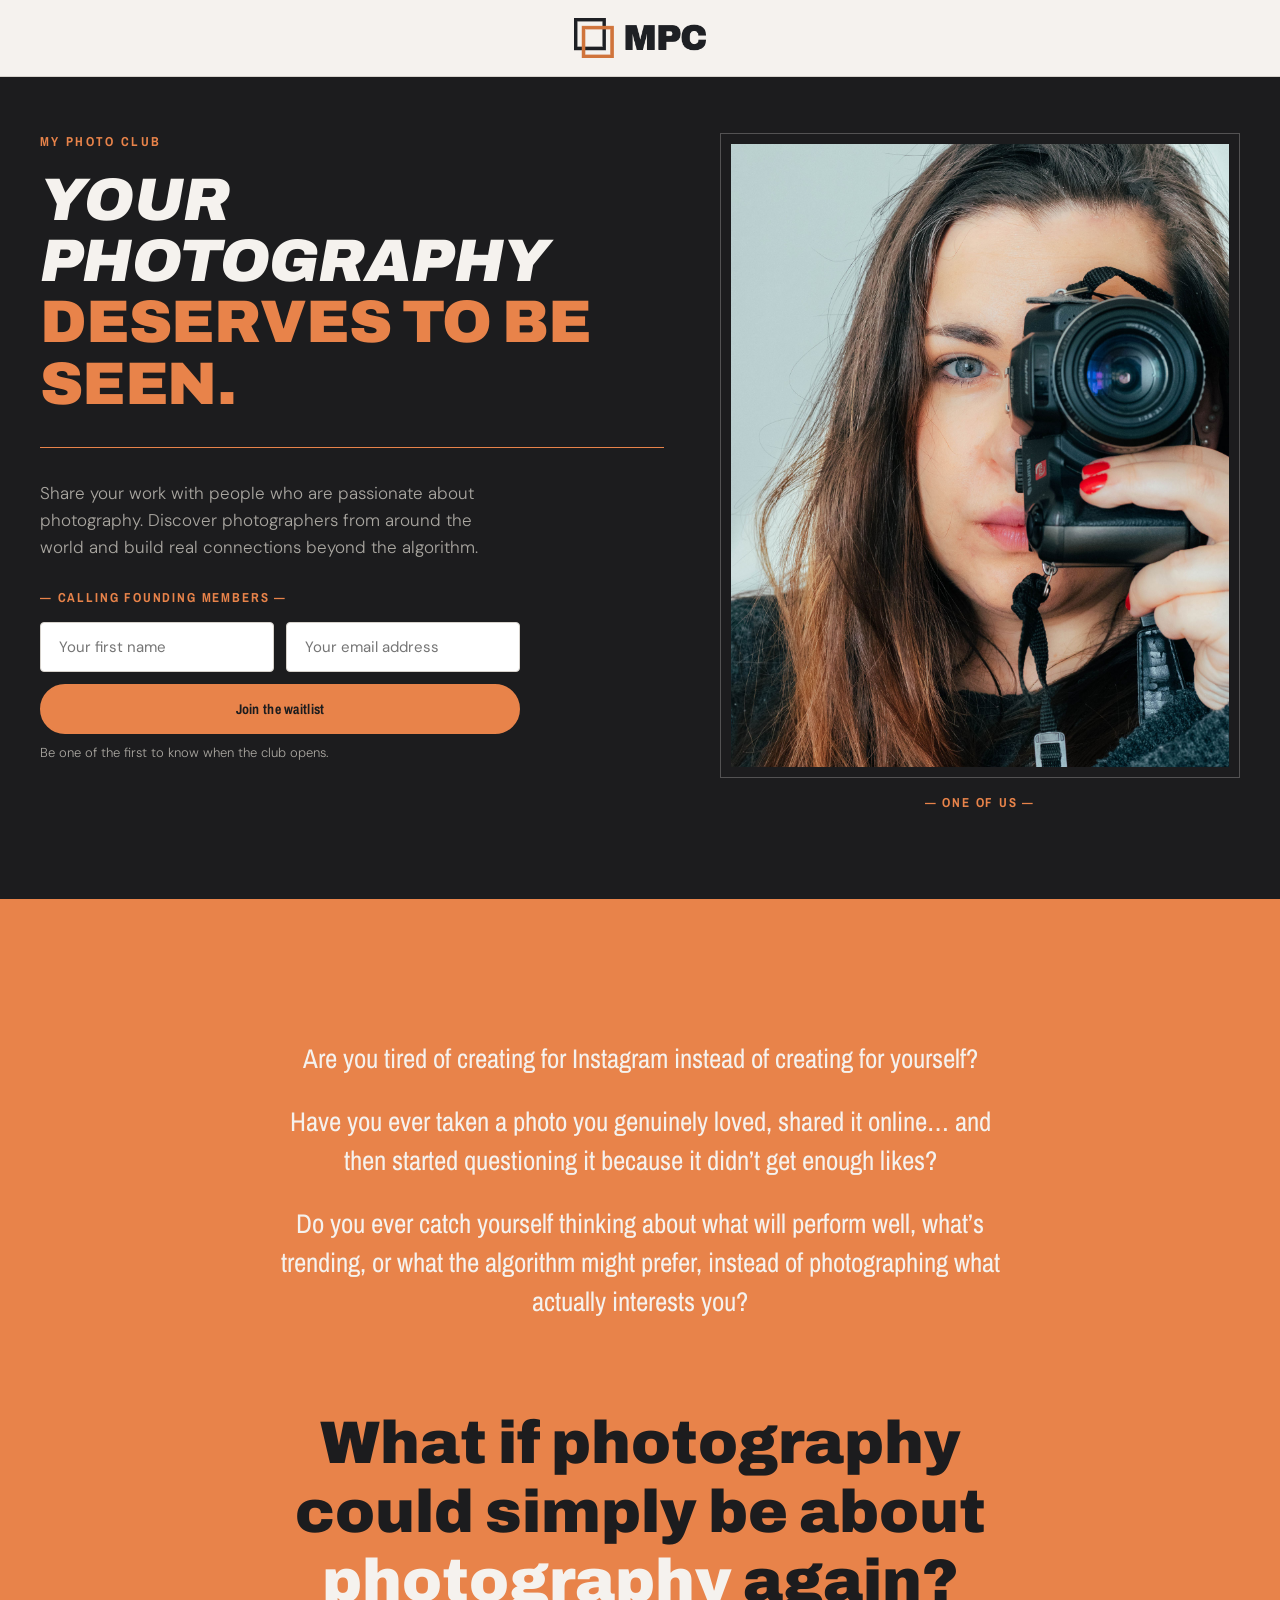
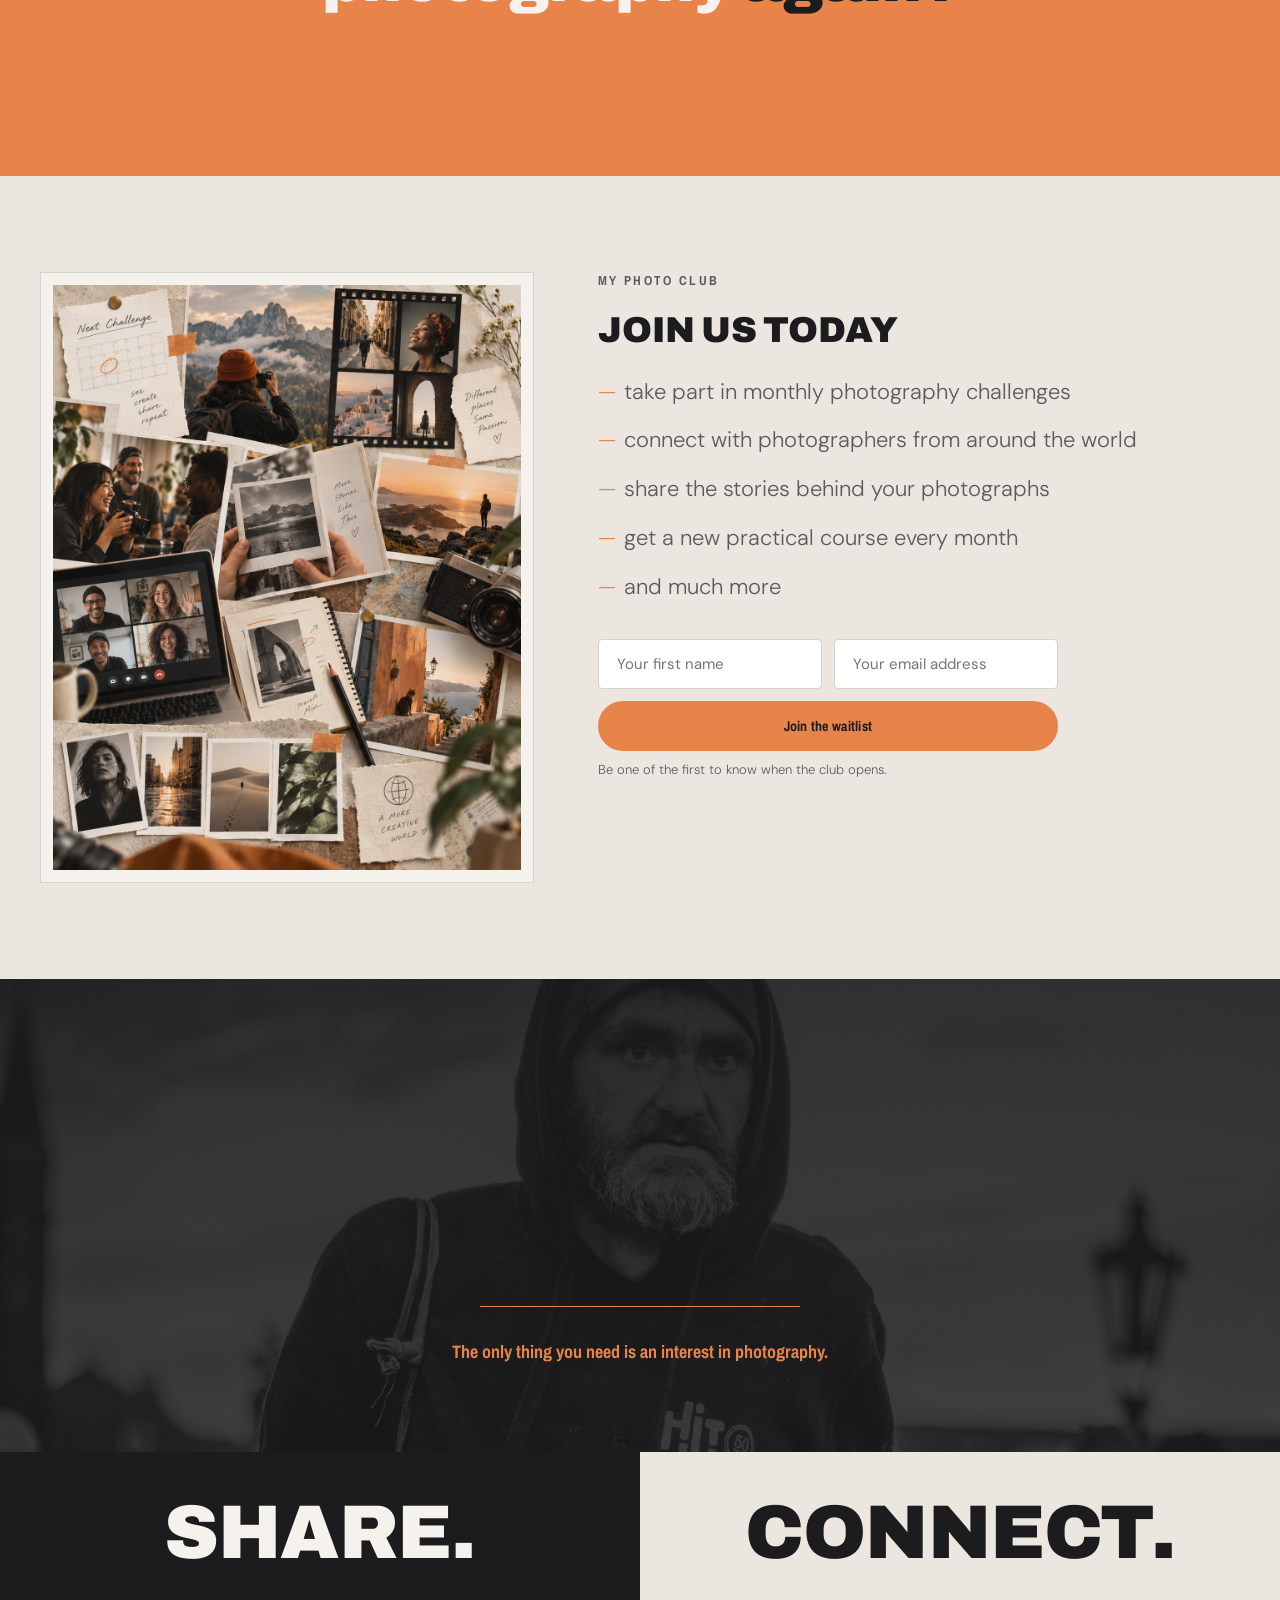
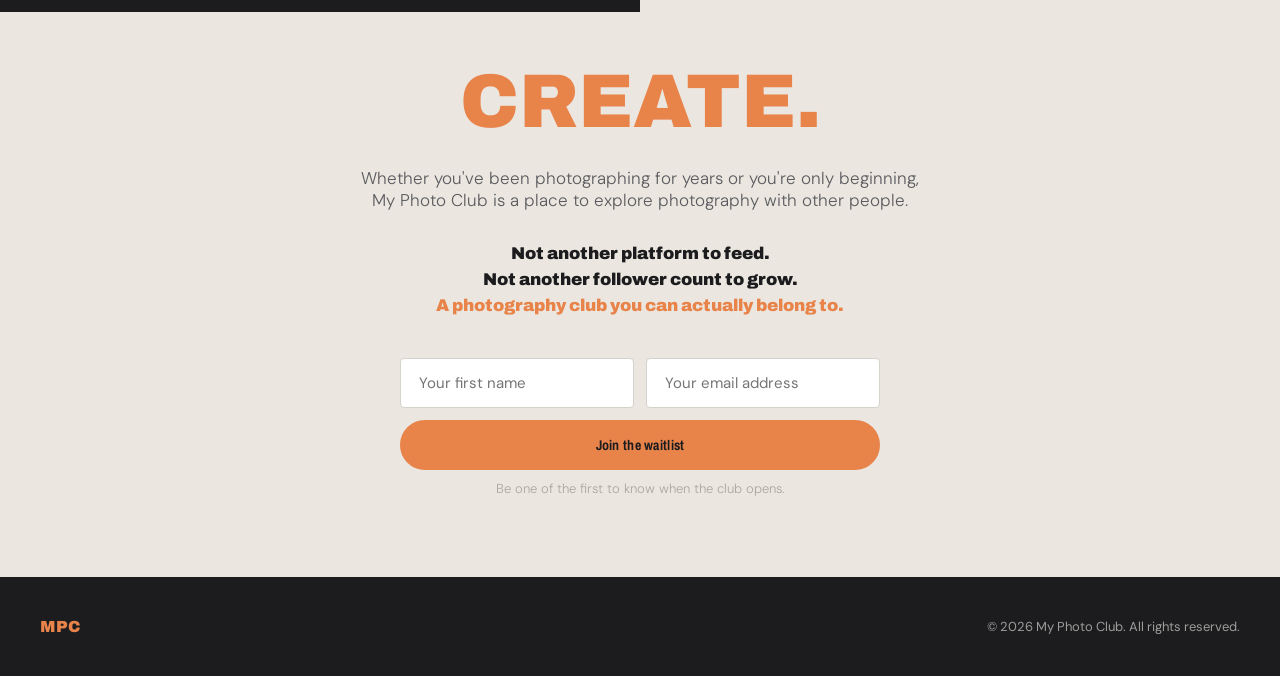
==== index.html @ 5a8b8634 "Refine hero layout: split-screen with larger photo, single CTA size Restore two-column hero (copy le" ====
<!DOCTYPE html>
<html lang="en">
<head>
<meta charset="UTF-8">
<meta name="viewport" content="width=device-width, initial-scale=1.0">
<title>My Photo Club — Photography is better together.</title>
<link rel="preconnect" href="https://fonts.googleapis.com">
<link rel="preconnect" href="https://fonts.gstatic.com" crossorigin>
<link href="https://fonts.googleapis.com/css2?family=Archivo:ital,wght@0,400;0,700;0,900;1,700;1,900&family=Archivo+Narrow:wght@400;500;700&family=DM+Sans:wght@300;400;500&display=swap" rel="stylesheet">
<link rel="stylesheet" href="styles.css?v=9">
</head>
<body>

<header class="site-header">
  <div class="container header-inner">
    <a href="#" class="logo">
      <img src="assets/mpc-logo-mark.png" alt="My Photo Club" class="logo-img">
    </a>
  </div>
</header>

<main>
  <!-- HERO -->
  <section class="hero">
    <div class="container hero-inner">
      <div class="hero-copy">
        <span class="tag-label">MY PHOTO CLUB</span>

        <h1 class="hero-title">YOUR PHOTOGRAPHY<br><span class="accent">DESERVES TO BE SEEN.</span></h1>

        <div class="hero-rule"></div>

        <p class="hero-lead">Share your work with people who are passionate about photography.
          Discover photographers from around the world and build real connections beyond
          the algorithm.</p>

        <p class="calling-label">— CALLING FOUNDING MEMBERS —</p>

        <form action="https://art.us19.list-manage.com/subscribe/post?u=c4e63bf60ba0610ffd8bd8324&amp;id=ead4100904&amp;f_id=00118be3f0" method="post" id="mc-embedded-subscribe-form-1" name="mc-embedded-subscribe-form" class="waitlist-form" target="_blank" data-waitlist-form novalidate>
          <label for="mce-FNAME-1" class="sr-only">Your first name</label>
          <input type="text" name="FNAME" id="mce-FNAME-1" placeholder="Your first name" required>
          <label for="mce-EMAIL-1" class="sr-only">Your email address</label>
          <input type="email" name="EMAIL" id="mce-EMAIL-1" placeholder="Your email address" required>
          <div hidden><input type="hidden" name="tags" value="4033638"></div>
          <div aria-hidden="true" class="mc-honeypot"><input type="text" name="b_c4e63bf60ba0610ffd8bd8324_ead4100904" tabindex="-1" value=""></div>
          <button type="submit" name="subscribe" id="mc-embedded-subscribe-1" class="btn btn-solid">Join the waitlist</button>
        </form>
        <p class="form-note" id="formNote">Be one of the first to know when the club opens.</p>
      </div>

      <div class="hero-media">
        <div class="hero-frame">
          <img src="assets/pics/photographer-camera.jpg" alt="A photographer looking through her camera">
        </div>
        <p class="dash-label">— ONE OF US —</p>
      </div>
    </div>
  </section>

  <!-- WHY MPC — questions + rhetorical statement, solid dark ground -->
  <section id="why" class="essay">
    <div class="container essay-inner">
      <div class="essay-top">
        <ul class="essay-questions">
          <li>Are you tired of creating for Instagram instead of creating for yourself?</li>
          <li>Have you ever taken a photo you genuinely loved, shared it online… and then started questioning it because it didn’t get enough likes?</li>
          <li>Do you ever catch yourself thinking about what will perform well, what’s trending, or what the algorithm might prefer, instead of photographing what actually interests you?</li>
        </ul>
      </div>

      <h2 class="essay-question">What if photography could simply be
        about <span class="accent">photography</span> again?</h2>
    </div>
  </section>

  <!-- COMMUNITY — the list, with a real member photo -->
  <section id="community" class="community">
    <div class="container community-inner">
      <div class="community-media">
        <div class="community-frame">
          <img src="assets/pics/pic.png" alt="A club member exploring the city with her camera">
        </div>
      </div>

      <div class="community-copy">
        <p class="tag-label">MY PHOTO CLUB</p>
        <h2 class="community-title">JOIN US TODAY</h2>
        <ul class="community-list community-list--single">
          <li>take part in monthly photography challenges</li>
          <li>connect with photographers from around the world</li>
          <li>share the stories behind your photographs</li>
          <li>get a new practical course every month</li>
          <li>and much more</li>
        </ul>

        <form action="https://art.us19.list-manage.com/subscribe/post?u=c4e63bf60ba0610ffd8bd8324&amp;id=ead4100904&amp;f_id=00118be3f0" method="post" id="mc-embedded-subscribe-form-2" name="mc-embedded-subscribe-form" class="waitlist-form waitlist-form--community" target="_blank" data-waitlist-form novalidate>
          <label for="mce-FNAME-2" class="sr-only">Your first name</label>
          <input type="text" name="FNAME" id="mce-FNAME-2" placeholder="Your first name" required>
          <label for="mce-EMAIL-2" class="sr-only">Your email address</label>
          <input type="email" name="EMAIL" id="mce-EMAIL-2" placeholder="Your email address" required>
          <div hidden><input type="hidden" name="tags" value="4033638"></div>
          <div aria-hidden="true" class="mc-honeypot"><input type="text" name="b_c4e63bf60ba0610ffd8bd8324_ead4100904" tabindex="-1" value=""></div>
          <button type="submit" name="subscribe" id="mc-embedded-subscribe-2" class="btn btn-solid">Join the waitlist</button>
        </form>
        <p class="form-note form-note--dark" data-form-note>Be one of the first to know when the club opens.</p>
      </div>
    </div>
  </section>

  <!-- BELONGING — triplet, dark, real street portrait -->
  <section class="belonging">
    <div class="belonging-bg" style="background-image:url('assets/pics/portrait-bw-01.jpg')"></div>
    <div class="belonging-overlay"></div>
    <div class="container belonging-inner">
      <p class="np-line np-line--light">You don't have to be a professional.</p>
      <p class="np-line np-line--light">You don't need an impressive portfolio.</p>
      <p class="np-line np-line--light">You don't need thousands of followers.</p>
      <div class="hero-rule hero-rule--center"></div>
      <p class="belonging-lead">The only thing you need is an interest in photography.</p>
    </div>
  </section>

  <!-- FINALE — Share Connect Create + closing CTA -->
  <section id="waitlist-cta" class="cta-section">
    <div class="cta-split">
      <div class="cta-half cta-half--dark">
        <span class="cta-word">SHARE.</span>
      </div>
      <div class="cta-half cta-half--light">
        <span class="cta-word cta-word--dark">CONNECT.</span>
      </div>
    </div>
    <div class="container cta-inner">
      <p class="cta-create">CREATE.</p>
      <p class="cta-sub">Whether you've been photographing for years or you're only beginning,
        My Photo Club is a place to explore photography with other people.</p>

      <div class="cta-negatives">
        <p class="np-line np-line--small">Not another platform to feed.</p>
        <p class="np-line np-line--small">Not another follower count to grow.</p>
        <p class="np-line np-line--small np-line--accent">A photography club you can actually belong to.</p>
      </div>

      <form action="https://art.us19.list-manage.com/subscribe/post?u=c4e63bf60ba0610ffd8bd8324&amp;id=ead4100904&amp;f_id=00118be3f0" method="post" id="mc-embedded-subscribe-form-3" name="mc-embedded-subscribe-form" class="waitlist-form waitlist-form--cta" target="_blank" data-waitlist-form novalidate>
        <label for="mce-FNAME-3" class="sr-only">Your first name</label>
        <input type="text" name="FNAME" id="mce-FNAME-3" placeholder="Your first name" required>
        <label for="mce-EMAIL-3" class="sr-only">Your email address</label>
        <input type="email" name="EMAIL" id="mce-EMAIL-3" placeholder="Your email address" required>
        <div hidden><input type="hidden" name="tags" value="4033638"></div>
        <div aria-hidden="true" class="mc-honeypot"><input type="text" name="b_c4e63bf60ba0610ffd8bd8324_ead4100904" tabindex="-1" value=""></div>
        <button type="submit" name="subscribe" id="mc-embedded-subscribe-3" class="btn btn-solid">Join the waitlist</button>
      </form>
      <p class="form-note" data-form-note>Be one of the first to know when the club opens.</p>
    </div>
  </section>
</main>

<footer class="site-footer">
  <div class="container footer-inner">
    <span class="logo-text logo-text--footer">MPC</span>
    <p>&copy; 2026 My Photo Club. All rights reserved.</p>
  </div>
</footer>

<script src="script.js?v=3"></script>
</body>
</html>
---- styles.css ----
:root {
  --surface: #f5f2ee;     /* cream ground */
  --surface-2: #ebe7e0;   /* slightly darker cream */
  --ink: #1c1c1e;         /* near-black */
  --accent: #e8834a;      /* orange */
  --accent-deep: #d5723a;
  --supporting: #a9a6a0;  /* muted text on black */
  --supporting-dark: #5A5A5F; /* muted text on cream */
  --line: #d6d2cc;
  --line-dark: rgba(245,242,238,0.25);
  --white: #ffffff;
  --radius-sm: 4px;
  --radius-md: 12px;
  --radius-lg: 24px;
  --font-heading: 'Archivo', sans-serif;
  --font-heading-narrow: 'Archivo Narrow', sans-serif;
  --font-body: 'DM Sans', sans-serif;
}

* { box-sizing: border-box; }

html, body {
  margin: 0;
  padding: 0;
  background: var(--surface);
  color: var(--ink);
  font-family: var(--font-body);
  overflow-x: hidden;
}

.container {
  max-width: 1280px;
  margin: 0 auto;
  padding: 0 40px;
}

.sr-only {
  position: absolute;
  width: 1px; height: 1px;
  overflow: hidden;
  clip: rect(0 0 0 0);
}

a { color: inherit; text-decoration: none; }
h1, h2, h3, h4 { margin: 0; }
.accent { color: var(--accent); font-style: normal; }

/* Shared poster elements */
.tag-label {
  display: block;
  font-family: var(--font-heading-narrow);
  font-weight: 700;
  font-size: 13px;
  letter-spacing: 0.18em;
  text-transform: uppercase;
  color: var(--supporting-dark);
  margin: 0 0 20px;
}
.tag-label--accent { color: var(--accent); }
.dash-label {
  font-family: var(--font-heading-narrow);
  font-weight: 700;
  font-size: 13px;
  letter-spacing: 0.14em;
  text-transform: uppercase;
  color: var(--accent);
  text-align: center;
  margin: 16px 0 0;
}
.calling-label {
  font-family: var(--font-heading-narrow);
  font-weight: 700;
  font-size: 13px;
  letter-spacing: 0.14em;
  text-transform: uppercase;
  color: var(--accent);
  text-align: left;
  margin: 0 0 16px;
}
.hero-rule {
  height: 1px;
  background: var(--accent);
  border: none;
  margin: 32px 0;
  width: 100%;
}
.hero-rule--center { max-width: 320px; margin: 32px auto; }

/* Buttons */
.btn {
  display: inline-block;
  padding: 14px 28px;
  font-family: var(--font-heading-narrow);
  font-size: 14px;
  font-weight: 700;
  letter-spacing: 0.02em;
  border-radius: 999px;
  cursor: pointer;
  border: 2px solid transparent;
  white-space: nowrap;
}
.btn-outline {
  border-color: var(--accent);
  color: var(--accent);
  background: transparent;
}
.btn-outline:hover { background: var(--accent); color: var(--ink); }
.btn-solid {
  background: var(--accent);
  color: var(--ink);
  border-color: var(--accent);
}
.btn-solid:hover { background: var(--accent-deep); border-color: var(--accent-deep); }

/* Header */
.site-header {
  border-bottom: 1px solid var(--line);
  background: var(--surface);
  position: sticky;
  top: 0;
  z-index: 10;
}
.header-inner {
  display: flex;
  align-items: center;
  justify-content: center;
  padding-top: 18px;
  padding-bottom: 18px;
}
.logo { display: flex; align-items: center; justify-content: center; gap: 10px; }
.logo-img {
  height: 40px;
  width: auto;
  display: block;
  mix-blend-mode: multiply;
}
.logo-text {
  font-family: var(--font-heading);
  font-weight: 900;
  font-size: 20px;
  letter-spacing: 0.01em;
  color: var(--accent);
}
.main-nav {
  display: flex;
  gap: 32px;
  font-family: var(--font-heading-narrow);
  font-size: 15px;
}
.main-nav a:hover { color: var(--accent); }

/* Forms */
.waitlist-form {
  display: flex;
  flex-wrap: wrap;
  gap: 12px;
  max-width: 480px;
  margin-bottom: 10px;
}
.waitlist-form input[type="email"],
.waitlist-form input[type="text"] {
  flex: 1;
  min-width: 160px;
  padding: 14px 18px;
  border: 1px solid var(--line);
  border-radius: var(--radius-sm);
  background: var(--white);
  font-family: var(--font-body);
  font-size: 15px;
  color: var(--ink);
}
.waitlist-form input[type="email"]:focus,
.waitlist-form input[type="text"]:focus { outline: none; border-color: var(--accent); }
.waitlist-form.invalid input[type="email"],
.waitlist-form.invalid input[type="text"] { border-color: #c0392b; }
.waitlist-form .btn { flex: 1 0 auto; }
.mc-honeypot { position: absolute; left: -5000px; }
.form-note {
  font-family: var(--font-body);
  font-weight: 300;
  font-size: 13px;
  color: var(--supporting);
  margin: 0;
}
.form-note.success { color: #7fc79a; font-weight: 500; }
.form-note.error { color: #e88a7a; font-weight: 500; }
.form-note--dark { color: var(--supporting-dark); }
.waitlist-form--community { margin-top: 36px; max-width: 460px; }

/* ---------- HERO ---------- */
.hero { background: var(--ink); color: var(--surface); padding: 56px 0 88px; }
.hero-inner {
  display: grid;
  grid-template-columns: 1.2fr 1fr;
  gap: 56px;
  align-items: start;
}
.hero-copy .tag-label { color: var(--accent); }
.hero-questions {
  list-style: none;
  margin: 0 0 28px;
  padding: 0;
  display: flex;
  flex-direction: column;
  gap: 8px;
}
.hero-questions li {
  font-family: var(--font-heading-narrow);
  font-weight: 400;
  font-style: italic;
  font-size: 17px;
  line-height: 1.4;
  color: var(--supporting);
  max-width: 480px;
}
.hero-title {
  font-family: var(--font-heading);
  font-weight: 900;
  font-style: italic;
  font-size: 60px;
  line-height: 1.02;
  text-transform: uppercase;
  letter-spacing: -0.01em;
  color: var(--surface);
}
.hero-lead {
  font-weight: 300;
  font-size: 17px;
  line-height: 1.6;
  color: var(--supporting);
  margin: 0 0 28px;
  max-width: 460px;
}
.hero-media { width: 100%; }
.hero-frame { border: 1px solid var(--line-dark); padding: 10px; }
.hero-frame img { display: block; width: 100%; aspect-ratio: 4 / 5; object-fit: cover; object-position: center 10%; }

/* ---------- ESSAY (why) ---------- */
.essay { position: relative; padding: 140px 0 160px; color: var(--ink); overflow: hidden; background: var(--accent); }
.essay-bg {
  position: absolute; inset: 0;
  background-size: cover;
  background-position: center 25%;
  filter: grayscale(70%);
}
.essay-overlay {
  position: absolute; inset: 0;
  background: linear-gradient(100deg, rgba(20,20,21,0.9) 0%, rgba(20,20,21,0.82) 45%, rgba(20,20,21,0.6) 100%);
}
.essay-inner { position: relative; z-index: 1; max-width: 980px; margin: 0 auto; text-align: center; }
.essay-top { max-width: 760px; margin: 0 auto 88px; }
.essay-eyebrow {
  font-family: var(--font-heading-narrow);
  font-weight: 700;
  font-size: 13px;
  letter-spacing: 0.24em;
  text-transform: uppercase;
  color: var(--accent);
  margin: 0 0 32px;
  text-align: center;
}
.essay-questions {
  list-style: none;
  margin: 0 auto;
  padding: 0;
  max-width: 720px;
  display: flex;
  flex-direction: column;
  align-items: center;
  gap: 24px;
}
.essay-questions li {
  display: flex;
  justify-content: center;
  gap: 10px;
  font-family: var(--font-heading-narrow);
  font-weight: 400;
  font-size: 27px;
  line-height: 1.45;
  color: var(--surface);
  text-align: center;
}
.essay .essay-question .accent { color: var(--surface); }
.essay-num { align-self: flex-start; }
.essay-num {
  flex-shrink: 0;
  font-family: var(--font-heading-narrow);
  font-weight: 700;
  font-size: 15px;
  letter-spacing: 0.04em;
  color: var(--accent);
}
.essay-question {
  font-family: var(--font-heading);
  font-weight: 900;
  font-size: 60px;
  line-height: 1.15;
  margin: 0 auto;
  max-width: 80%;
  text-align: center;
}

/* ---------- NO PRESSURE / BELONGING triplets ---------- */
.no-pressure, .belonging { padding: 88px 0; text-align: center; }
.no-pressure { background: var(--surface); }
.belonging { position: relative; background: var(--ink); color: var(--surface); overflow: hidden; }
.belonging-bg {
  position: absolute; inset: 0;
  background-size: cover;
  background-position: center 20%;
  filter: grayscale(40%);
}
.belonging-overlay {
  position: absolute; inset: 0;
  background: linear-gradient(180deg, rgba(28,28,30,0.9), rgba(28,28,30,0.82));
}
.belonging-inner { position: relative; z-index: 1; }
.no-pressure-inner, .belonging-inner { max-width: 640px; margin: 0 auto; }
.np-line {
  font-family: var(--font-heading);
  font-weight: 900;
  font-size: 30px;
  line-height: 1.3;
  margin: 0 0 6px;
  color: var(--ink);
}
.np-line--light { color: var(--surface); }
.np-line--small { font-size: 17px; margin-bottom: 4px; }
.np-line--accent { color: var(--accent); }
.np-lead {
  font-weight: 300;
  font-size: 18px;
  line-height: 1.6;
  color: var(--supporting-dark);
  margin: 0;
}
.belonging-lead {
  font-family: var(--font-heading-narrow);
  font-weight: 700;
  font-size: 18px;
  color: var(--accent);
  margin: 0;
}

/* ---------- COMMUNITY ---------- */
.community { padding: 96px 0; background: var(--surface-2); }
.community-inner {
  display: grid;
  grid-template-columns: 1fr 1.3fr;
  gap: 64px;
  align-items: start;
}
.community-frame { border: 1px solid var(--line); padding: 12px; background: var(--surface); }
.community-frame img { display: block; width: 100%; aspect-ratio: 4 / 5; object-fit: cover; }
.community-title {
  font-family: var(--font-heading);
  font-weight: 900;
  font-size: 36px;
  line-height: 1.2;
  margin: 0 0 24px;
}
.community-lead {
  font-family: var(--font-heading-narrow);
  font-weight: 700;
  font-size: 17px;
  margin: 0 0 16px;
}
.community-list {
  list-style: none;
  margin: 0;
  padding: 0;
  display: grid;
  grid-template-columns: 1fr 1fr;
  gap: 12px 32px;
}
.community-list--single {
  grid-template-columns: 1fr;
  gap: 18px;
}
.community-list li {
  position: relative;
  padding-left: 26px;
  font-weight: 300;
  font-size: 15px;
  line-height: 1.5;
  color: var(--supporting-dark);
}
.community-list--single li {
  font-size: 22px;
  line-height: 1.4;
}
.community-list li::before {
  content: "—";
  position: absolute;
  left: 0;
  color: var(--accent);
}

/* ---------- VOICES ---------- */
.voices { padding: 96px 0; background: var(--ink); color: var(--surface); }
.voices-inner {
  display: grid;
  grid-template-columns: 0.8fr 1.2fr;
  gap: 64px;
  align-items: center;
}
.voices-frame { border: 1px solid var(--line-dark); padding: 12px; }
.voices-frame img { display: block; width: 100%; aspect-ratio: 3 / 4; object-fit: cover; }
.voices-title {
  font-family: var(--font-heading);
  font-weight: 900;
  font-size: 32px;
  margin: 0 0 28px;
}
.voices-list { list-style: none; margin: 0; padding: 0; }
.voices-list li {
  font-family: var(--font-heading-narrow);
  font-style: italic;
  font-size: 19px;
  line-height: 1.5;
  color: var(--supporting);
  padding: 14px 0;
  border-top: 1px solid var(--line-dark);
}
.voices-list li:last-child { border-bottom: 1px solid var(--line-dark); }
.quote-glyph { color: var(--accent); font-family: var(--font-heading); font-weight: 900; margin-right: 4px; }

/* ---------- FINALE / CTA ---------- */
.cta-section { position: relative; }
.cta-split { display: grid; grid-template-columns: 1fr 1fr; min-height: 160px; }
.cta-half { display: flex; align-items: center; justify-content: center; padding: 0 24px; }
.cta-half--dark { background: var(--ink); }
.cta-half--light { background: var(--surface-2); }
.cta-word {
  font-family: var(--font-heading);
  font-weight: 900;
  font-size: clamp(34px, 6vw, 76px);
  letter-spacing: -0.01em;
  color: var(--surface);
  text-align: center;
}
.cta-word--dark { color: var(--ink); }
.cta-inner { text-align: center; padding: 48px 0 80px; background: var(--surface-2); }
.cta-create {
  font-family: var(--font-heading);
  font-weight: 900;
  font-size: clamp(34px, 6vw, 76px);
  color: var(--accent);
  margin: 0 0 24px;
}
.cta-sub {
  font-weight: 300;
  font-size: 17px;
  color: var(--supporting-dark);
  max-width: 560px;
  margin: 0 auto 32px;
}
.cta-negatives { margin-bottom: 40px; }
.waitlist-form--cta { margin: 0 auto 10px; justify-content: center; }

/* Footer */
.site-footer { background: var(--ink); color: rgba(245,242,238,0.6); padding: 28px 0; font-size: 13px; }
.footer-inner { display: flex; align-items: center; justify-content: space-between; }
.logo-text--footer { color: var(--accent); font-size: 16px; }

/* Scroll reveal */
.reveal {
  opacity: 0;
  transform: translateY(22px);
  transition: opacity 0.7s ease, transform 0.7s ease;
  will-change: opacity, transform;
}
.reveal-visible {
  opacity: 1;
  transform: none;
}
@media (prefers-reduced-motion: reduce) {
  .reveal { opacity: 1; transform: none; transition: none; }
}

/* Responsive */
@media (max-width: 960px) {
  .main-nav { display: none; }
  .container { padding: 0 24px; }
  .hero-inner { grid-template-columns: 1fr; }
  .hero-media { max-width: 240px; margin: 0 0 28px; order: -1; }
  .hero-title { font-size: 38px; }
  .essay-question { font-size: 32px; text-align: center; margin: 0 auto; }
  .essay-top { margin-bottom: 56px; }
  .community-inner { grid-template-columns: 1fr; gap: 32px; }
  .community-media { max-width: 320px; }
  .community-list { grid-template-columns: 1fr; }
  .voices-inner { grid-template-columns: 1fr; gap: 32px; }
  .voices-media { max-width: 320px; }
  .waitlist-form { flex-direction: column; }
  .np-line { font-size: 22px; }
  .cta-split { grid-template-columns: 1fr; min-height: auto; }
  .cta-half { padding: 28px 24px; }
  .cta-word { font-size: clamp(30px, 12vw, 56px); }
}
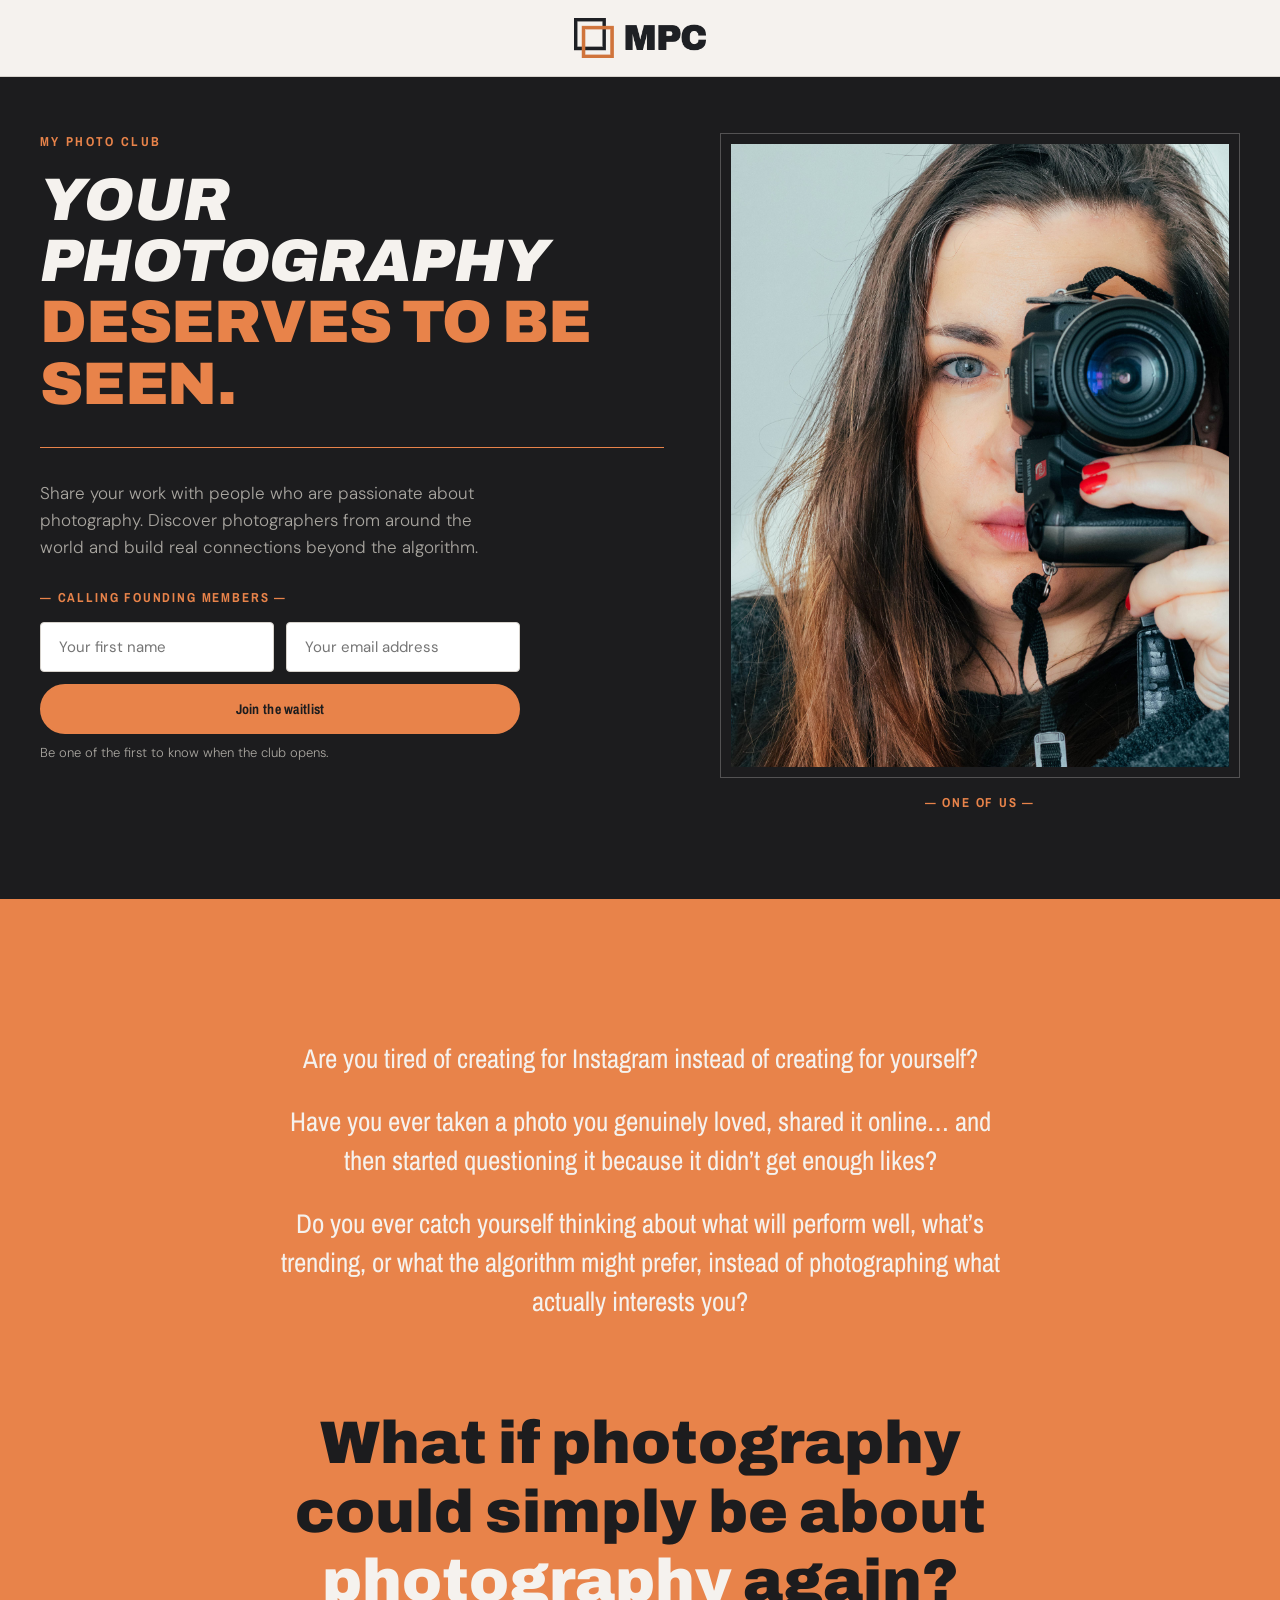
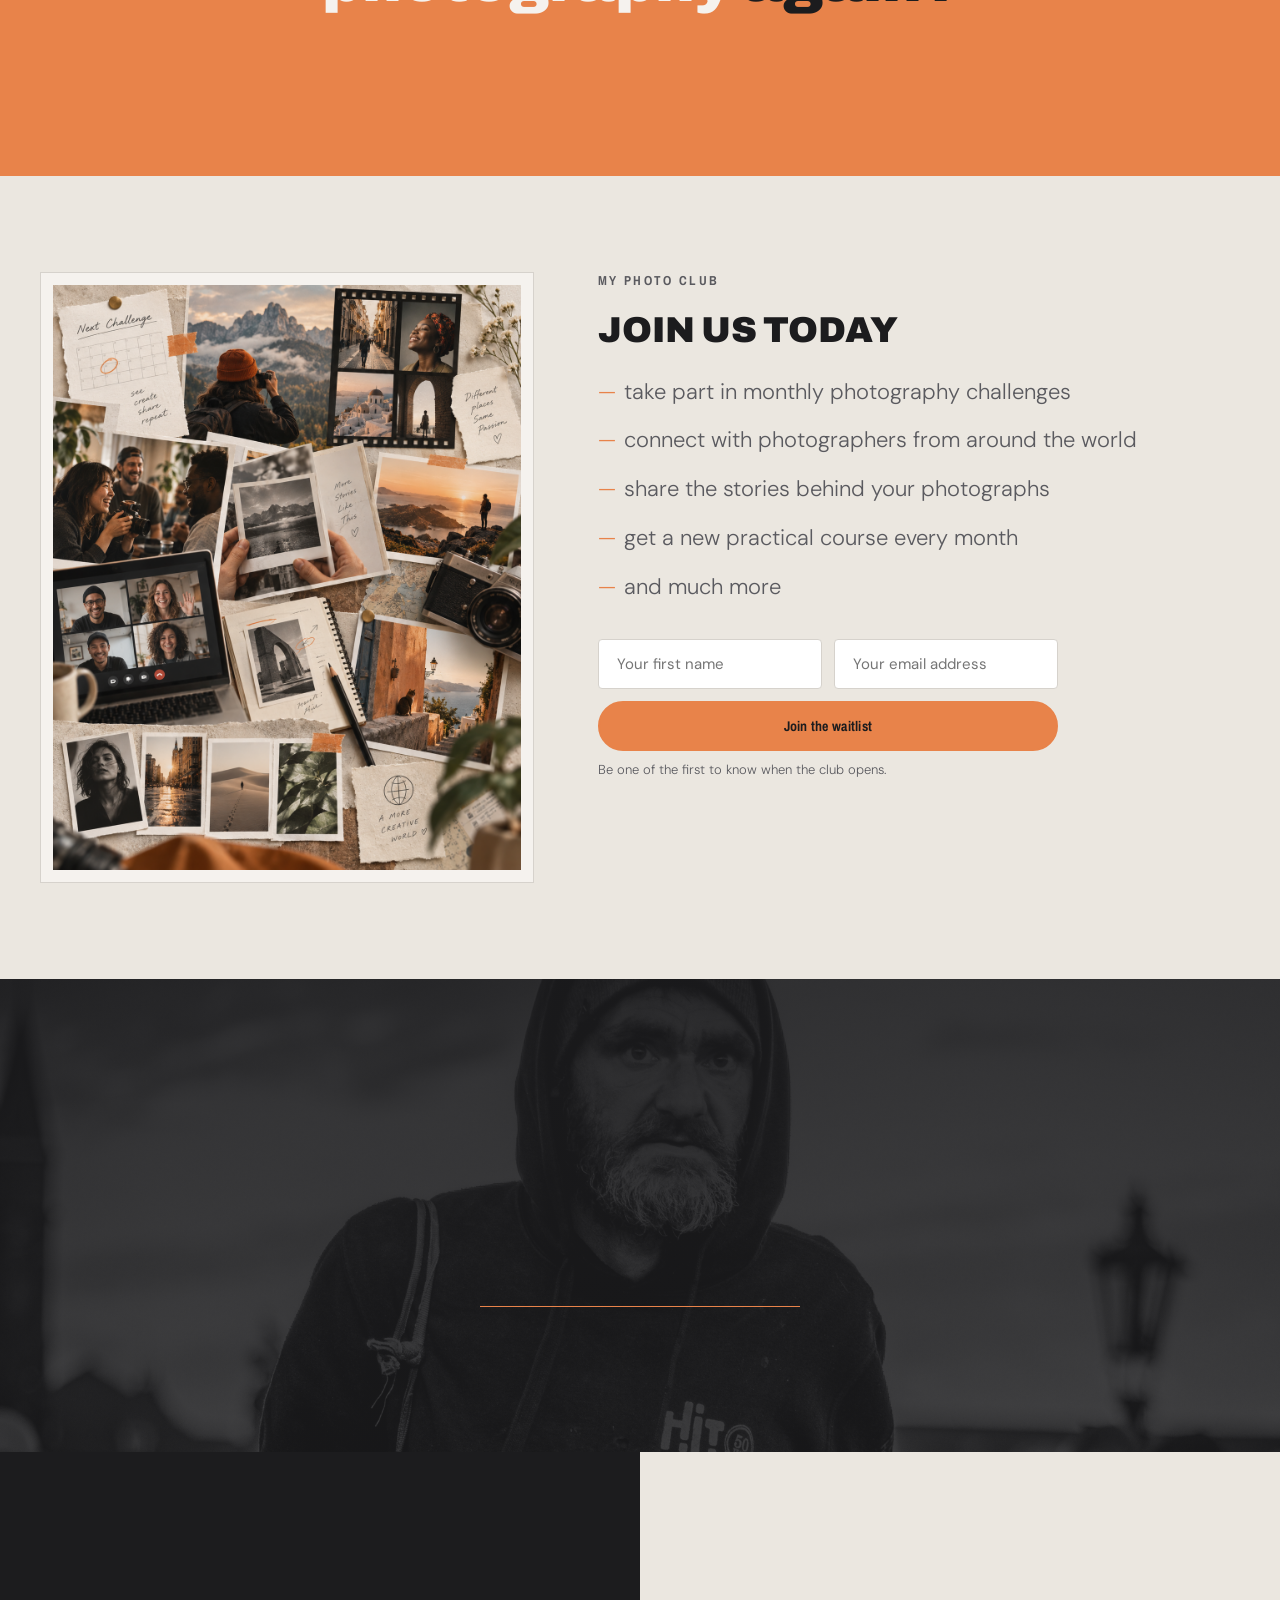
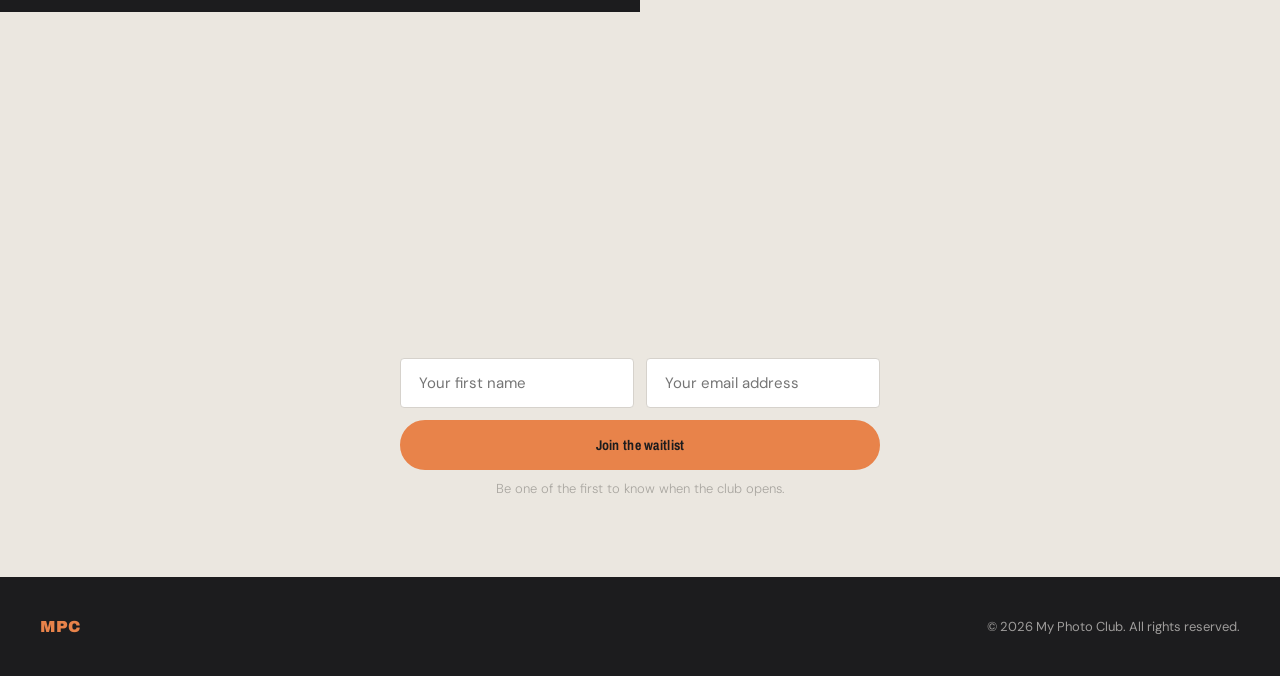
==== commit 092578d5: "Reflow hero photo below H1 on mobile only Desktop keeps the split-screen hero (copy left, large phot" ====
--- a/index.html
+++ b/index.html
@@ -7,7 +7,7 @@
 <link rel="preconnect" href="https://fonts.googleapis.com">
 <link rel="preconnect" href="https://fonts.gstatic.com" crossorigin>
 <link href="https://fonts.googleapis.com/css2?family=Archivo:ital,wght@0,400;0,700;0,900;1,700;1,900&family=Archivo+Narrow:wght@400;500;700&family=DM+Sans:wght@300;400;500&display=swap" rel="stylesheet">
-<link rel="stylesheet" href="styles.css?v=9">
+<link rel="stylesheet" href="styles.css?v=10">
 </head>
 <body>
 
--- a/styles.css
+++ b/styles.css
@@ -482,9 +482,16 @@
 @media (max-width: 960px) {
   .main-nav { display: none; }
   .container { padding: 0 24px; }
-  .hero-inner { grid-template-columns: 1fr; }
-  .hero-media { max-width: 240px; margin: 0 0 28px; order: -1; }
-  .hero-title { font-size: 38px; }
+  .hero-inner { display: flex; flex-direction: column; }
+  .hero-copy { display: contents; }
+  .hero-copy .tag-label { order: 1; }
+  .hero-title { order: 2; font-size: 38px; }
+  .hero-media { order: 3; max-width: 240px; margin: 24px 0; }
+  .hero-rule { order: 4; }
+  .hero-lead { order: 5; }
+  .calling-label { order: 6; }
+  .hero-copy form.waitlist-form { order: 7; }
+  .hero-copy .form-note { order: 8; }
   .essay-question { font-size: 32px; text-align: center; margin: 0 auto; }
   .essay-top { margin-bottom: 56px; }
   .community-inner { grid-template-columns: 1fr; gap: 32px; }
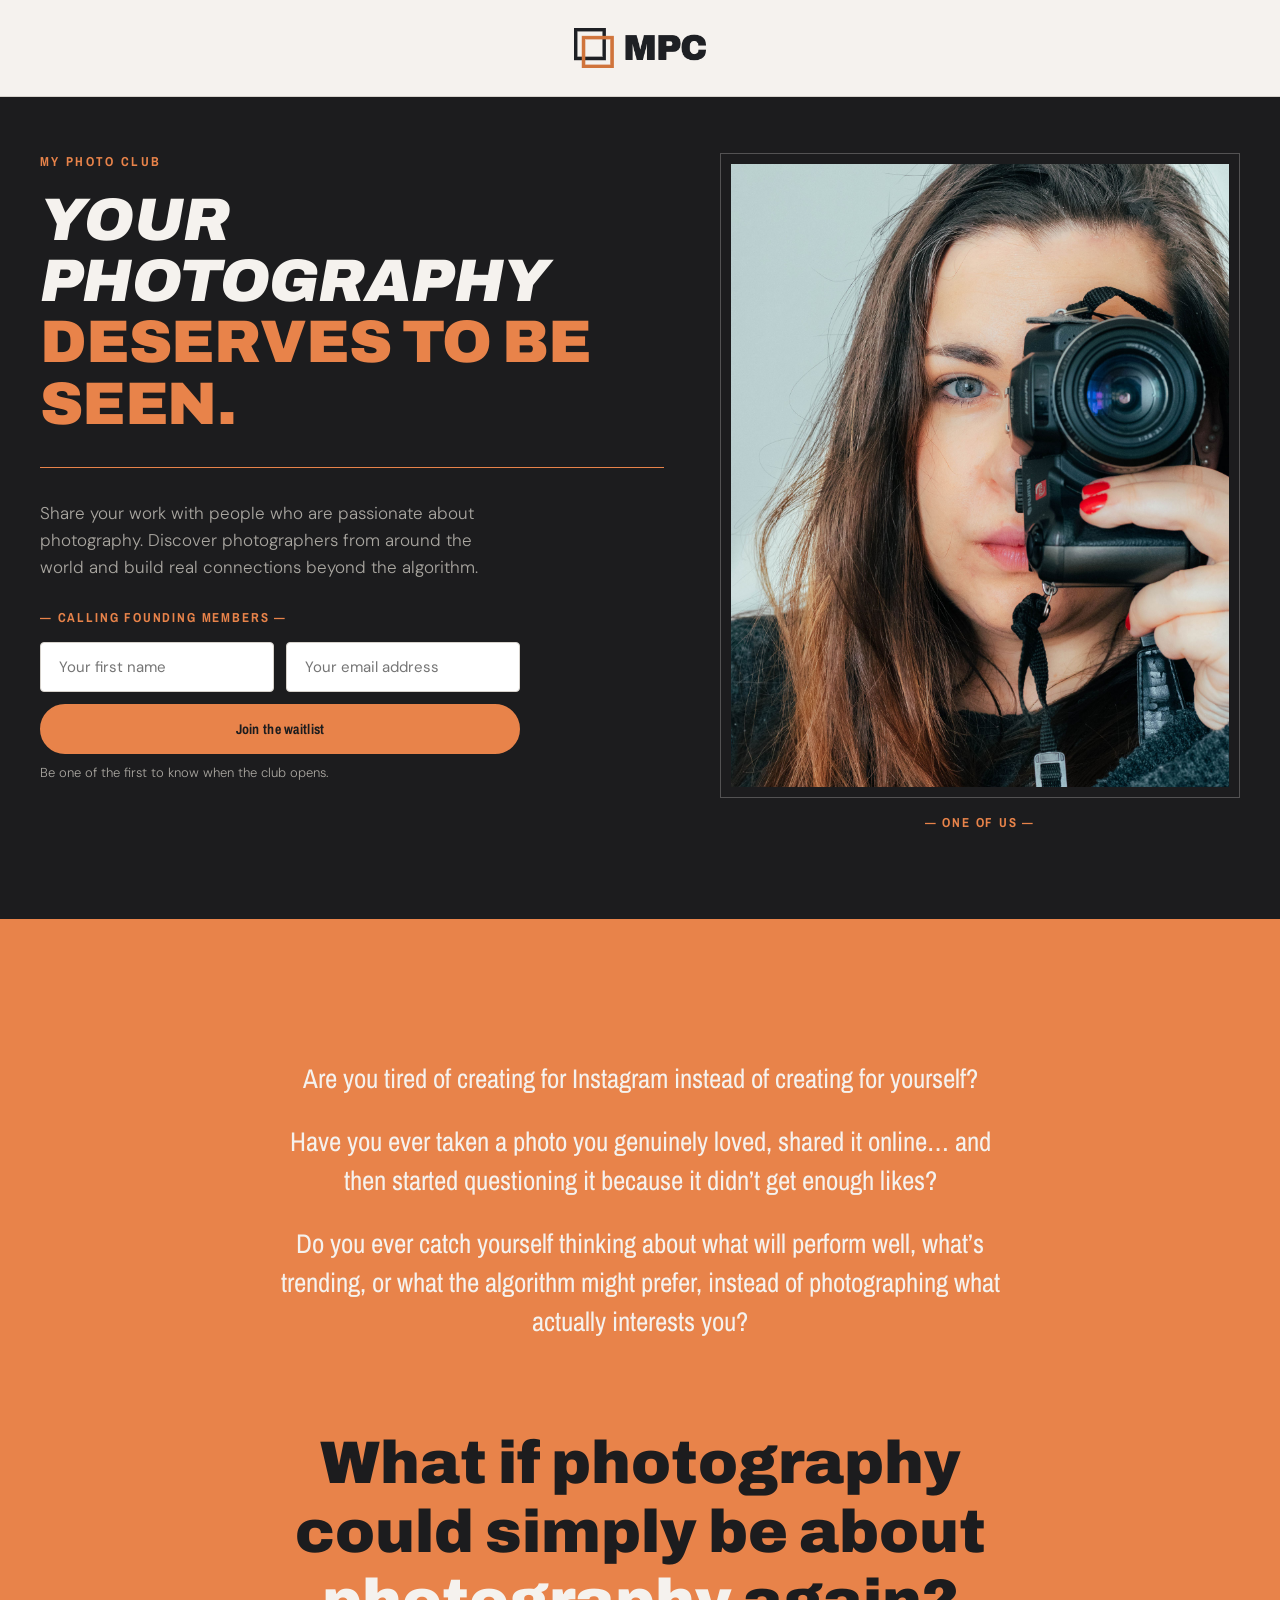
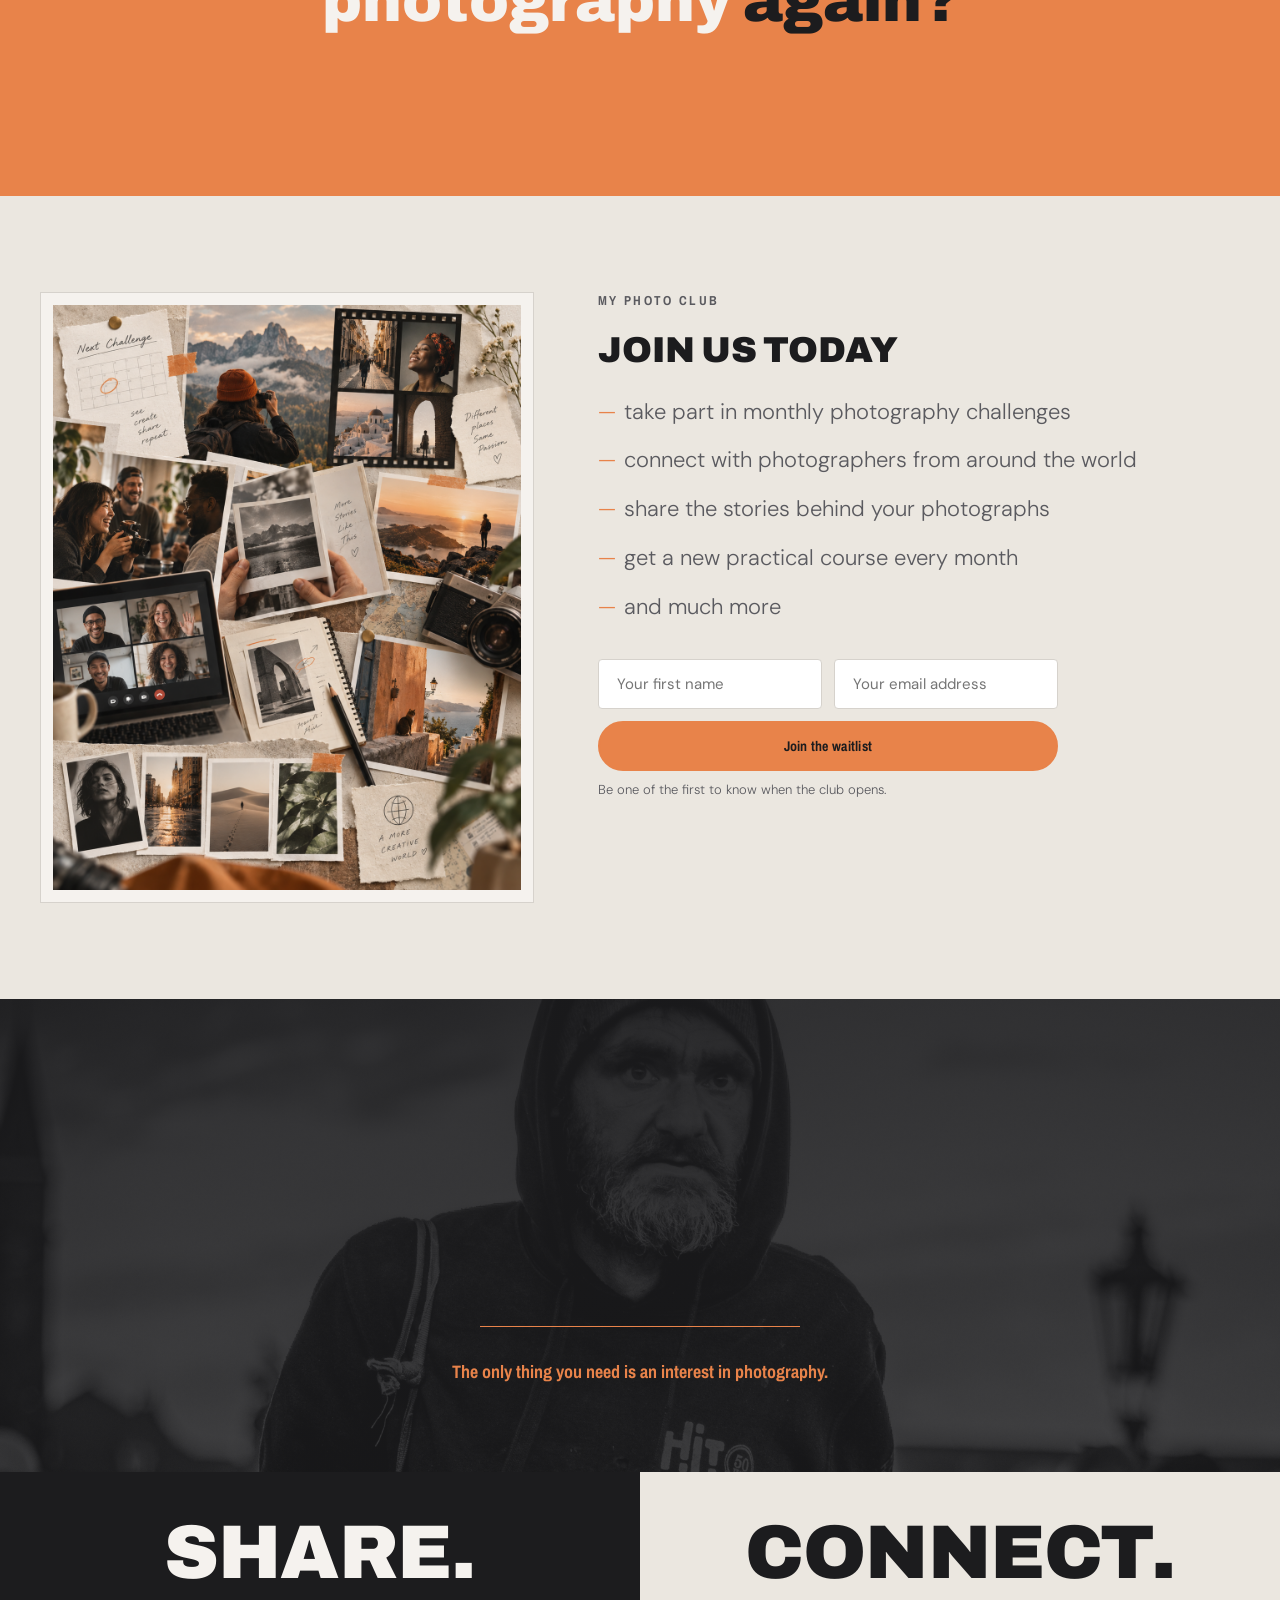
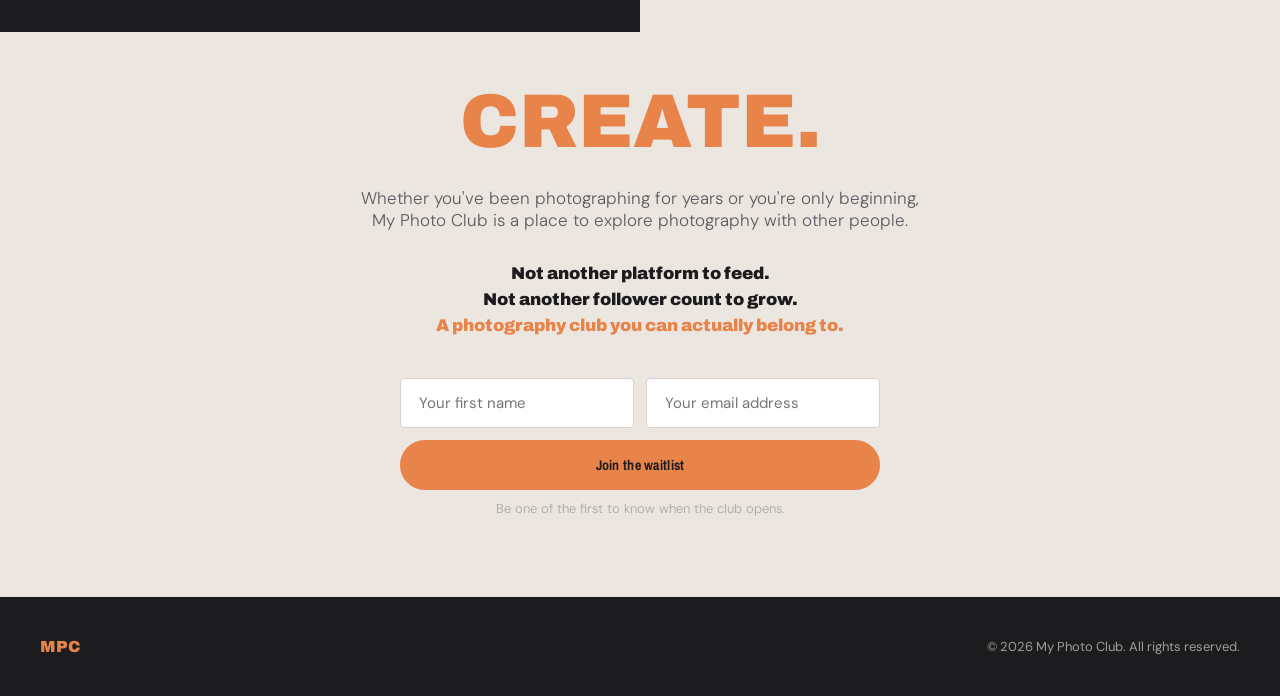
==== commit bbf03d07: "Switch waitlist forms to SmartEmailing and add thank-you page - Point all three waitlist forms at th" ====
--- a/index.html
+++ b/index.html
@@ -7,7 +7,7 @@
 <link rel="preconnect" href="https://fonts.googleapis.com">
 <link rel="preconnect" href="https://fonts.gstatic.com" crossorigin>
 <link href="https://fonts.googleapis.com/css2?family=Archivo:ital,wght@0,400;0,700;0,900;1,700;1,900&family=Archivo+Narrow:wght@400;500;700&family=DM+Sans:wght@300;400;500&display=swap" rel="stylesheet">
-<link rel="stylesheet" href="styles.css?v=10">
+<link rel="stylesheet" href="styles.css?v=12">
 </head>
 <body>
 
@@ -36,14 +36,16 @@
 
         <p class="calling-label">— CALLING FOUNDING MEMBERS —</p>
 
-        <form action="https://art.us19.list-manage.com/subscribe/post?u=c4e63bf60ba0610ffd8bd8324&amp;id=ead4100904&amp;f_id=00118be3f0" method="post" id="mc-embedded-subscribe-form-1" name="mc-embedded-subscribe-form" class="waitlist-form" target="_blank" data-waitlist-form novalidate>
-          <label for="mce-FNAME-1" class="sr-only">Your first name</label>
-          <input type="text" name="FNAME" id="mce-FNAME-1" placeholder="Your first name" required>
-          <label for="mce-EMAIL-1" class="sr-only">Your email address</label>
-          <input type="email" name="EMAIL" id="mce-EMAIL-1" placeholder="Your email address" required>
-          <div hidden><input type="hidden" name="tags" value="4033638"></div>
-          <div aria-hidden="true" class="mc-honeypot"><input type="text" name="b_c4e63bf60ba0610ffd8bd8324_ead4100904" tabindex="-1" value=""></div>
-          <button type="submit" name="subscribe" id="mc-embedded-subscribe-1" class="btn btn-solid">Join the waitlist</button>
+        <form action="https://app.smartemailing.cz/public/web-forms-v2/display-form/696398-qbzz0gvlrqfsnov3qmaz330orb4lyc0ts9ywlldx9g8cag2803dhpxb764vvzbn1oh3yb4wv30zexoavu1uvty5e6c39ah9sw18w" method="post" id="se-webform-1" class="waitlist-form" data-waitlist-form novalidate>
+          <label for="se-name-1" class="sr-only">Your first name</label>
+          <input type="text" name="fields[df_name]" id="se-name-1" placeholder="Your first name" autocomplete="given-name" required>
+          <label for="se-email-1" class="sr-only">Your email address</label>
+          <input type="email" name="fields[df_emailaddress]" id="se-email-1" placeholder="Your email address" autocomplete="email" required>
+          <input type="hidden" name="referrer" value="" data-se-referrer>
+          <input type="hidden" name="sessionid" value="">
+          <input type="hidden" name="sessionUid" value="">
+          <input type="hidden" name="_do" value="webFormHtmlRenderer-webFormForm-submit">
+          <button type="submit" name="_submit" value="JOIN THE WAITLIST" class="btn btn-solid">Join the waitlist</button>
         </form>
         <p class="form-note" id="formNote">Be one of the first to know when the club opens.</p>
       </div>
@@ -93,14 +95,16 @@
           <li>and much more</li>
         </ul>
 
-        <form action="https://art.us19.list-manage.com/subscribe/post?u=c4e63bf60ba0610ffd8bd8324&amp;id=ead4100904&amp;f_id=00118be3f0" method="post" id="mc-embedded-subscribe-form-2" name="mc-embedded-subscribe-form" class="waitlist-form waitlist-form--community" target="_blank" data-waitlist-form novalidate>
-          <label for="mce-FNAME-2" class="sr-only">Your first name</label>
-          <input type="text" name="FNAME" id="mce-FNAME-2" placeholder="Your first name" required>
-          <label for="mce-EMAIL-2" class="sr-only">Your email address</label>
-          <input type="email" name="EMAIL" id="mce-EMAIL-2" placeholder="Your email address" required>
-          <div hidden><input type="hidden" name="tags" value="4033638"></div>
-          <div aria-hidden="true" class="mc-honeypot"><input type="text" name="b_c4e63bf60ba0610ffd8bd8324_ead4100904" tabindex="-1" value=""></div>
-          <button type="submit" name="subscribe" id="mc-embedded-subscribe-2" class="btn btn-solid">Join the waitlist</button>
+        <form action="https://app.smartemailing.cz/public/web-forms-v2/display-form/696398-qbzz0gvlrqfsnov3qmaz330orb4lyc0ts9ywlldx9g8cag2803dhpxb764vvzbn1oh3yb4wv30zexoavu1uvty5e6c39ah9sw18w" method="post" id="se-webform-2" class="waitlist-form waitlist-form--community" data-waitlist-form novalidate>
+          <label for="se-name-2" class="sr-only">Your first name</label>
+          <input type="text" name="fields[df_name]" id="se-name-2" placeholder="Your first name" autocomplete="given-name" required>
+          <label for="se-email-2" class="sr-only">Your email address</label>
+          <input type="email" name="fields[df_emailaddress]" id="se-email-2" placeholder="Your email address" autocomplete="email" required>
+          <input type="hidden" name="referrer" value="" data-se-referrer>
+          <input type="hidden" name="sessionid" value="">
+          <input type="hidden" name="sessionUid" value="">
+          <input type="hidden" name="_do" value="webFormHtmlRenderer-webFormForm-submit">
+          <button type="submit" name="_submit" value="JOIN THE WAITLIST" class="btn btn-solid">Join the waitlist</button>
         </form>
         <p class="form-note form-note--dark" data-form-note>Be one of the first to know when the club opens.</p>
       </div>
@@ -141,14 +145,16 @@
         <p class="np-line np-line--small np-line--accent">A photography club you can actually belong to.</p>
       </div>
 
-      <form action="https://art.us19.list-manage.com/subscribe/post?u=c4e63bf60ba0610ffd8bd8324&amp;id=ead4100904&amp;f_id=00118be3f0" method="post" id="mc-embedded-subscribe-form-3" name="mc-embedded-subscribe-form" class="waitlist-form waitlist-form--cta" target="_blank" data-waitlist-form novalidate>
-        <label for="mce-FNAME-3" class="sr-only">Your first name</label>
-        <input type="text" name="FNAME" id="mce-FNAME-3" placeholder="Your first name" required>
-        <label for="mce-EMAIL-3" class="sr-only">Your email address</label>
-        <input type="email" name="EMAIL" id="mce-EMAIL-3" placeholder="Your email address" required>
-        <div hidden><input type="hidden" name="tags" value="4033638"></div>
-        <div aria-hidden="true" class="mc-honeypot"><input type="text" name="b_c4e63bf60ba0610ffd8bd8324_ead4100904" tabindex="-1" value=""></div>
-        <button type="submit" name="subscribe" id="mc-embedded-subscribe-3" class="btn btn-solid">Join the waitlist</button>
+      <form action="https://app.smartemailing.cz/public/web-forms-v2/display-form/696398-qbzz0gvlrqfsnov3qmaz330orb4lyc0ts9ywlldx9g8cag2803dhpxb764vvzbn1oh3yb4wv30zexoavu1uvty5e6c39ah9sw18w" method="post" id="se-webform-3" class="waitlist-form waitlist-form--cta" data-waitlist-form novalidate>
+        <label for="se-name-3" class="sr-only">Your first name</label>
+        <input type="text" name="fields[df_name]" id="se-name-3" placeholder="Your first name" autocomplete="given-name" required>
+        <label for="se-email-3" class="sr-only">Your email address</label>
+        <input type="email" name="fields[df_emailaddress]" id="se-email-3" placeholder="Your email address" autocomplete="email" required>
+        <input type="hidden" name="referrer" value="" data-se-referrer>
+        <input type="hidden" name="sessionid" value="">
+        <input type="hidden" name="sessionUid" value="">
+        <input type="hidden" name="_do" value="webFormHtmlRenderer-webFormForm-submit">
+        <button type="submit" name="_submit" value="JOIN THE WAITLIST" class="btn btn-solid">Join the waitlist</button>
       </form>
       <p class="form-note" data-form-note>Be one of the first to know when the club opens.</p>
     </div>
@@ -162,6 +168,6 @@
   </div>
 </footer>
 
-<script src="script.js?v=3"></script>
+<script src="script.js?v=5"></script>
 </body>
 </html>
--- a/styles.css
+++ b/styles.css
@@ -124,8 +124,8 @@
   display: flex;
   align-items: center;
   justify-content: center;
-  padding-top: 18px;
-  padding-bottom: 18px;
+  padding-top: 28px;
+  padding-bottom: 28px;
 }
 .logo { display: flex; align-items: center; justify-content: center; gap: 10px; }
 .logo-img {
@@ -174,7 +174,6 @@
 .waitlist-form.invalid input[type="email"],
 .waitlist-form.invalid input[type="text"] { border-color: #c0392b; }
 .waitlist-form .btn { flex: 1 0 auto; }
-.mc-honeypot { position: absolute; left: -5000px; }
 .form-note {
   font-family: var(--font-body);
   font-weight: 300;
@@ -234,6 +233,38 @@
 .hero-media { width: 100%; }
 .hero-frame { border: 1px solid var(--line-dark); padding: 10px; }
 .hero-frame img { display: block; width: 100%; aspect-ratio: 4 / 5; object-fit: cover; object-position: center 10%; }
+
+/* ---------- THANK YOU ---------- */
+.thanks {
+  display: flex;
+  align-items: center;
+  min-height: calc(100vh - 97px - 72px);
+}
+.thanks-inner { width: 100%; text-align: center; }
+.thanks-inner .tag-label { color: var(--accent); }
+.thanks-steps {
+  list-style: none;
+  margin: 0 auto 36px;
+  padding: 0;
+  max-width: 520px;
+}
+.thanks-steps li {
+  padding: 14px 0;
+  border-top: 1px solid var(--line-dark);
+  font-weight: 300;
+  font-size: 16px;
+  line-height: 1.5;
+  color: var(--surface);
+}
+.thanks-steps li:last-child { border-bottom: 1px solid var(--line-dark); }
+.thanks-num {
+  margin-right: 10px;
+  font-family: var(--font-heading-narrow);
+  font-weight: 700;
+  font-size: 15px;
+  letter-spacing: 0.04em;
+  color: var(--accent);
+}
 
 /* ---------- ESSAY (why) ---------- */
 .essay { position: relative; padding: 140px 0 160px; color: var(--ink); overflow: hidden; background: var(--accent); }
@@ -482,16 +513,18 @@
 @media (max-width: 960px) {
   .main-nav { display: none; }
   .container { padding: 0 24px; }
-  .hero-inner { display: flex; flex-direction: column; }
+  .hero-inner { display: flex; flex-direction: column; gap: 0; }
   .hero-copy { display: contents; }
-  .hero-copy .tag-label { order: 1; }
-  .hero-title { order: 2; font-size: 38px; }
-  .hero-media { order: 3; max-width: 240px; margin: 24px 0; }
-  .hero-rule { order: 4; }
-  .hero-lead { order: 5; }
-  .calling-label { order: 6; }
-  .hero-copy form.waitlist-form { order: 7; }
+  .hero-copy .tag-label { order: 1; margin-bottom: 12px; }
+  .hero-title { order: 2; font-size: 38px; margin-bottom: 20px; }
+  .hero-media { order: 3; max-width: 240px; margin: 0 0 20px; }
+  .hero-rule { order: 4; margin: 0 0 20px; }
+  .hero-lead { order: 5; margin-bottom: 20px; }
+  .calling-label { order: 6; margin-bottom: 12px; }
+  .hero-copy form.waitlist-form { order: 7; margin-bottom: 10px; width: 100%; max-width: none; }
   .hero-copy .form-note { order: 8; }
+  .thanks-inner .hero-title { font-size: 38px; }
+  .thanks-inner .hero-rule { margin: 24px auto; max-width: 120px; }
   .essay-question { font-size: 32px; text-align: center; margin: 0 auto; }
   .essay-top { margin-bottom: 56px; }
   .community-inner { grid-template-columns: 1fr; gap: 32px; }
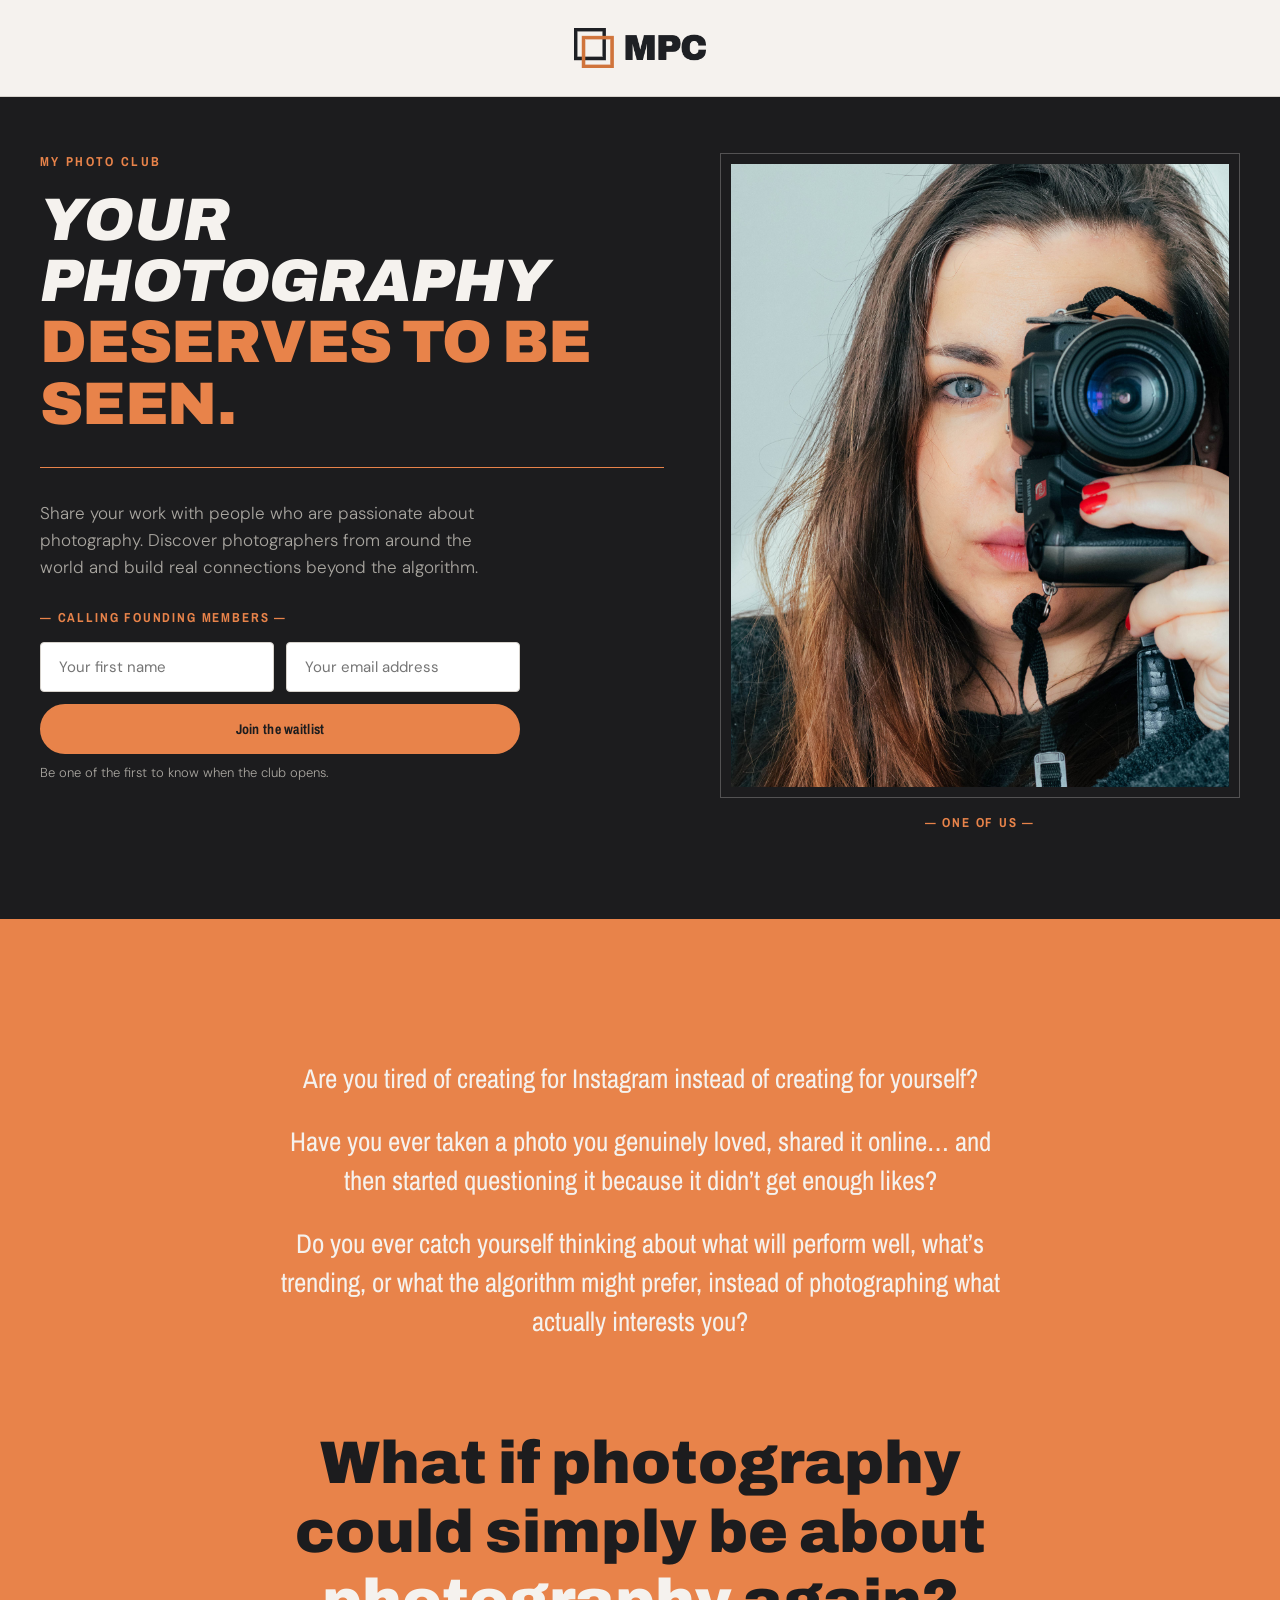
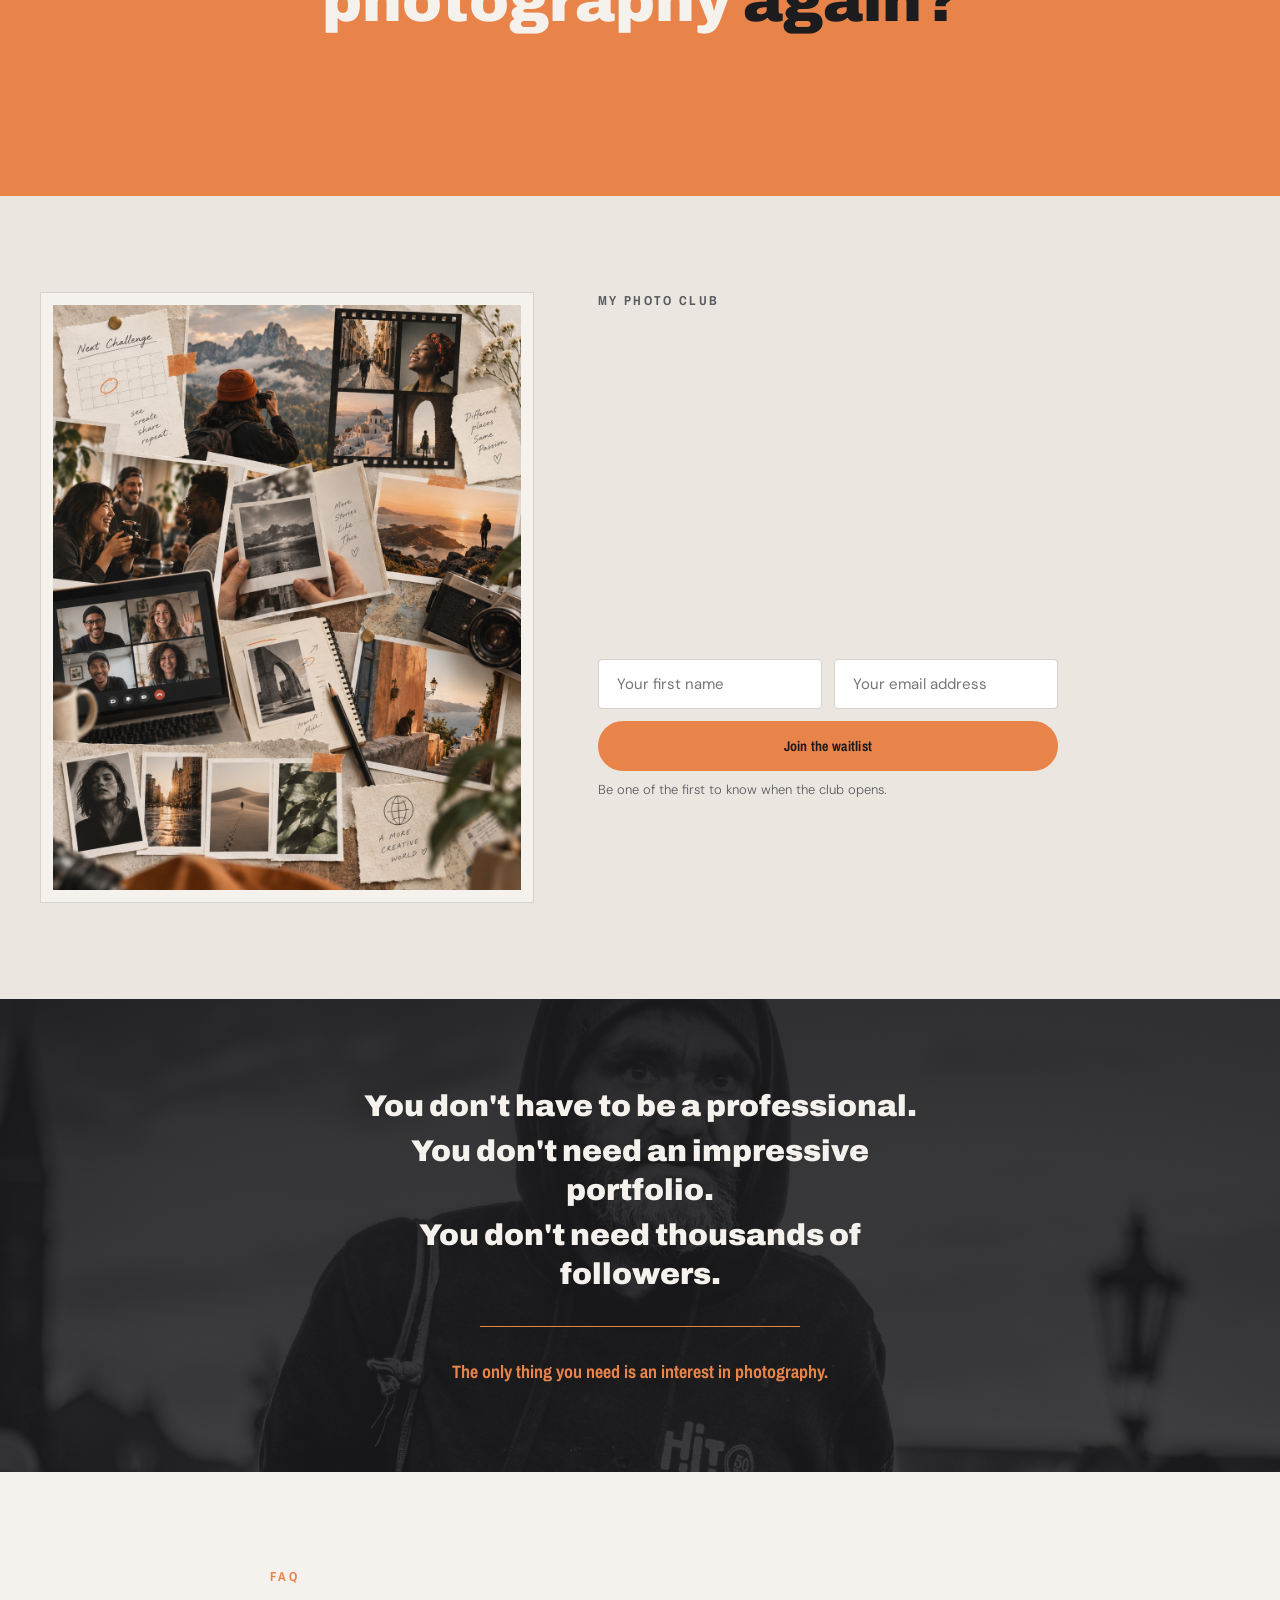
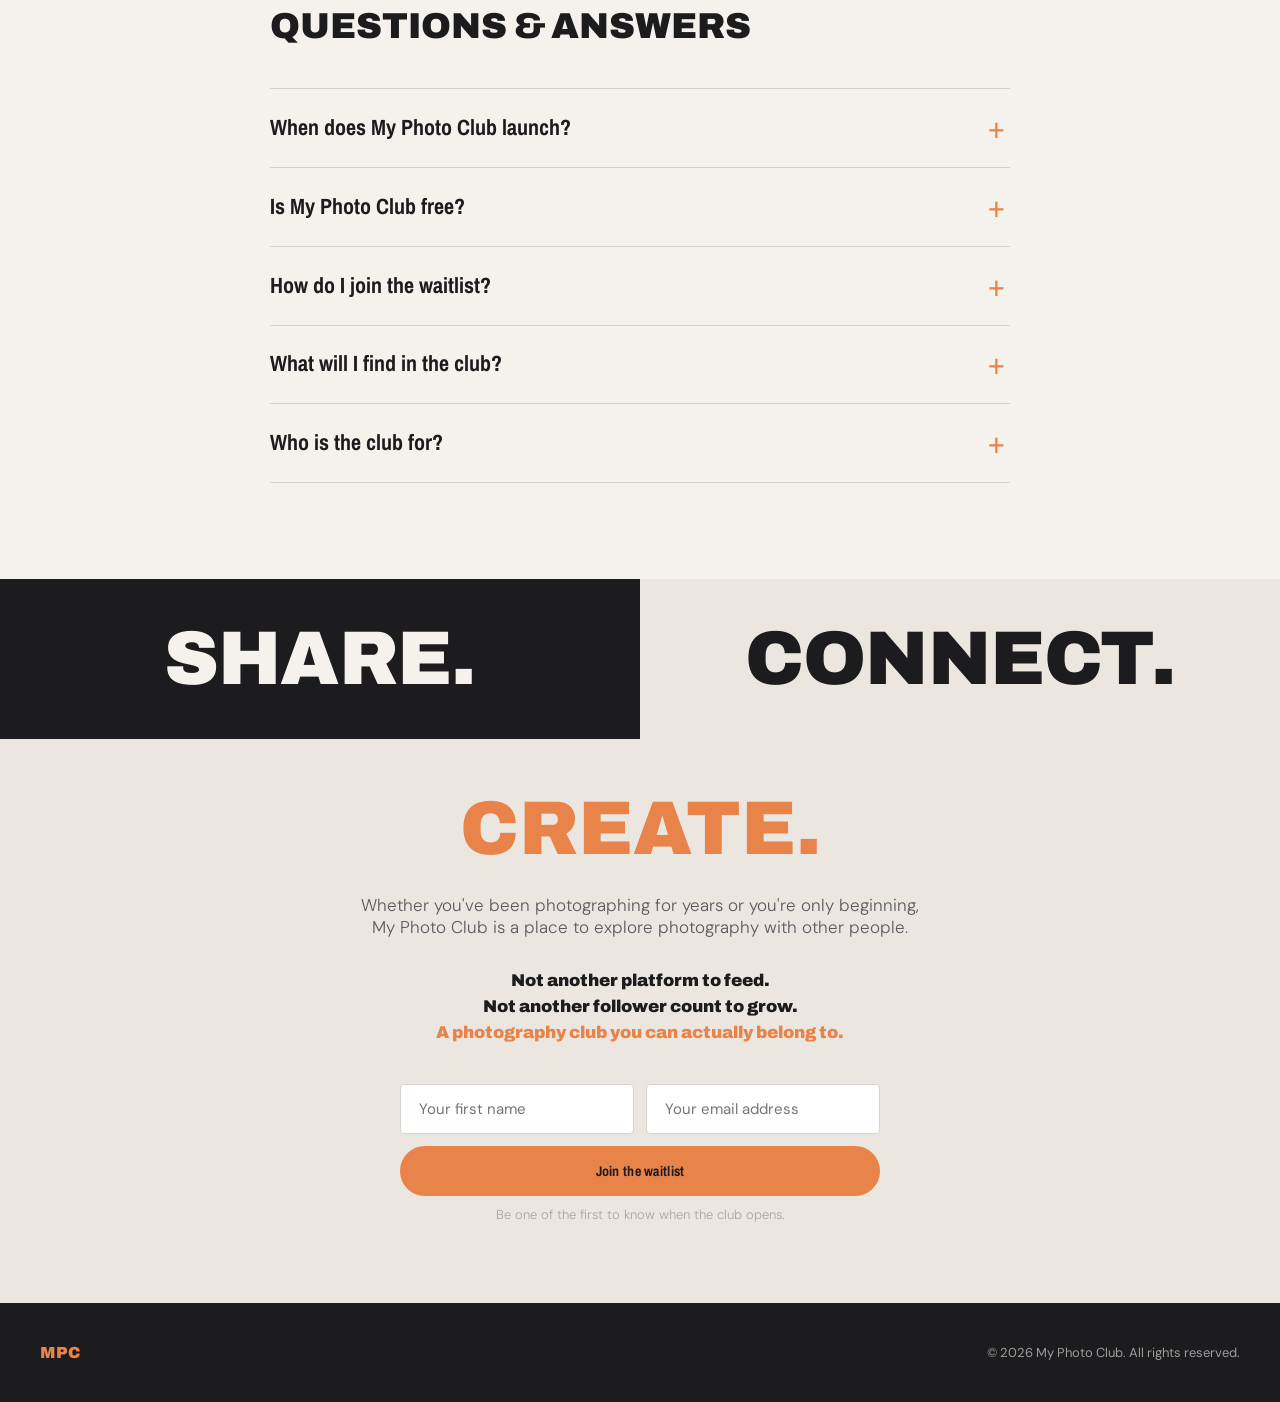
==== commit 8b9c67f1: "Add FAQ section with collapsible questions Co-Authored-By: Claude Opus 5.5 <noreply@anthropic.com>" ====
--- a/index.html
+++ b/index.html
@@ -7,7 +7,7 @@
 <link rel="preconnect" href="https://fonts.googleapis.com">
 <link rel="preconnect" href="https://fonts.gstatic.com" crossorigin>
 <link href="https://fonts.googleapis.com/css2?family=Archivo:ital,wght@0,400;0,700;0,900;1,700;1,900&family=Archivo+Narrow:wght@400;500;700&family=DM+Sans:wght@300;400;500&display=swap" rel="stylesheet">
-<link rel="stylesheet" href="styles.css?v=12">
+<link rel="stylesheet" href="styles.css?v=13">
 </head>
 <body>
 
@@ -124,6 +124,37 @@
     </div>
   </section>
 
+  <!-- FAQ — accordion on cream ground -->
+  <section id="faq" class="faq">
+    <div class="container faq-inner">
+      <p class="tag-label tag-label--accent">FAQ</p>
+      <h2 class="faq-title">QUESTIONS &amp; ANSWERS</h2>
+
+      <div class="faq-list">
+        <details class="faq-item">
+          <summary>When does My Photo Club launch?</summary>
+          <p>Join the waitlist and you'll be one of the first to know when the club opens.</p>
+        </details>
+        <details class="faq-item">
+          <summary>Is My Photo Club free?</summary>
+          <p>Membership will be affordable, so anyone can join, and what you'll find inside, will be worth far more than the price. Simply put, you'll get much more than you pay.</p>
+        </details>
+        <details class="faq-item">
+          <summary>How do I join the waitlist?</summary>
+          <p>Fill in <a href="#waitlist-cta">the form</a> with your first name and email. You will receive an email as soon as the club opens.</p>
+        </details>
+        <details class="faq-item">
+          <summary>What will I find in the club?</summary>
+          <p>Monthly photography challenges, community of photographers, a new course every month, interviews and much more.</p>
+        </details>
+        <details class="faq-item">
+          <summary>Who is the club for?</summary>
+          <p>For anyone who loves photography, whether you're just starting out or already more experienced.</p>
+        </details>
+      </div>
+    </div>
+  </section>
+
   <!-- FINALE — Share Connect Create + closing CTA -->
   <section id="waitlist-cta" class="cta-section">
     <div class="cta-split">
@@ -168,6 +199,6 @@
   </div>
 </footer>
 
-<script src="script.js?v=5"></script>
+<script src="script.js?v=6"></script>
 </body>
 </html>
--- a/styles.css
+++ b/styles.css
@@ -455,6 +455,59 @@
 }
 .voices-list li:last-child { border-bottom: 1px solid var(--line-dark); }
 .quote-glyph { color: var(--accent); font-family: var(--font-heading); font-weight: 900; margin-right: 4px; }
+
+/* ---------- FAQ ---------- */
+.faq { padding: 96px 0; background: var(--surface); }
+.faq-inner { max-width: 820px; }
+.faq-title {
+  font-family: var(--font-heading);
+  font-weight: 900;
+  font-size: 36px;
+  line-height: 1.2;
+  margin: 0 0 40px;
+}
+.faq-list { border-top: 1px solid var(--line); }
+.faq-item { border-bottom: 1px solid var(--line); }
+.faq-item summary {
+  position: relative;
+  list-style: none;
+  cursor: pointer;
+  padding: 24px 48px 24px 0;
+  font-family: var(--font-heading-narrow);
+  font-weight: 700;
+  font-size: 22px;
+  line-height: 1.35;
+  color: var(--ink);
+}
+.faq-item summary::-webkit-details-marker { display: none; }
+.faq-item summary::after {
+  content: "+";
+  position: absolute;
+  right: 4px;
+  top: 50%;
+  transform: translateY(-50%);
+  font-family: var(--font-heading);
+  font-weight: 400;
+  font-size: 30px;
+  color: var(--accent);
+  transition: transform 0.2s ease;
+}
+.faq-item[open] summary::after { transform: translateY(-50%) rotate(45deg); }
+.faq-item summary:hover { color: var(--accent-deep); }
+.faq-item summary:focus-visible { outline: 2px solid var(--accent); outline-offset: 4px; }
+.faq-item p,
+.faq-item ul {
+  margin: 0 0 24px;
+  max-width: 680px;
+  font-weight: 300;
+  font-size: 17px;
+  line-height: 1.6;
+  color: var(--supporting-dark);
+}
+.faq-item ul { list-style: none; padding: 0; }
+.faq-item li { position: relative; padding-left: 26px; margin-bottom: 6px; }
+.faq-item li::before { content: "—"; position: absolute; left: 0; color: var(--accent); }
+.faq-item a { color: var(--accent-deep); text-decoration: underline; text-underline-offset: 3px; }
 
 /* ---------- FINALE / CTA ---------- */
 .cta-section { position: relative; }
@@ -534,6 +587,10 @@
   .voices-media { max-width: 320px; }
   .waitlist-form { flex-direction: column; }
   .np-line { font-size: 22px; }
+  .faq { padding: 64px 0; }
+  .faq-title { font-size: 28px; margin-bottom: 28px; }
+  .faq-item summary { font-size: 18px; padding: 20px 40px 20px 0; }
+  .faq-item p, .faq-item ul { font-size: 16px; }
   .cta-split { grid-template-columns: 1fr; min-height: auto; }
   .cta-half { padding: 28px 24px; }
   .cta-word { font-size: clamp(30px, 12vw, 56px); }
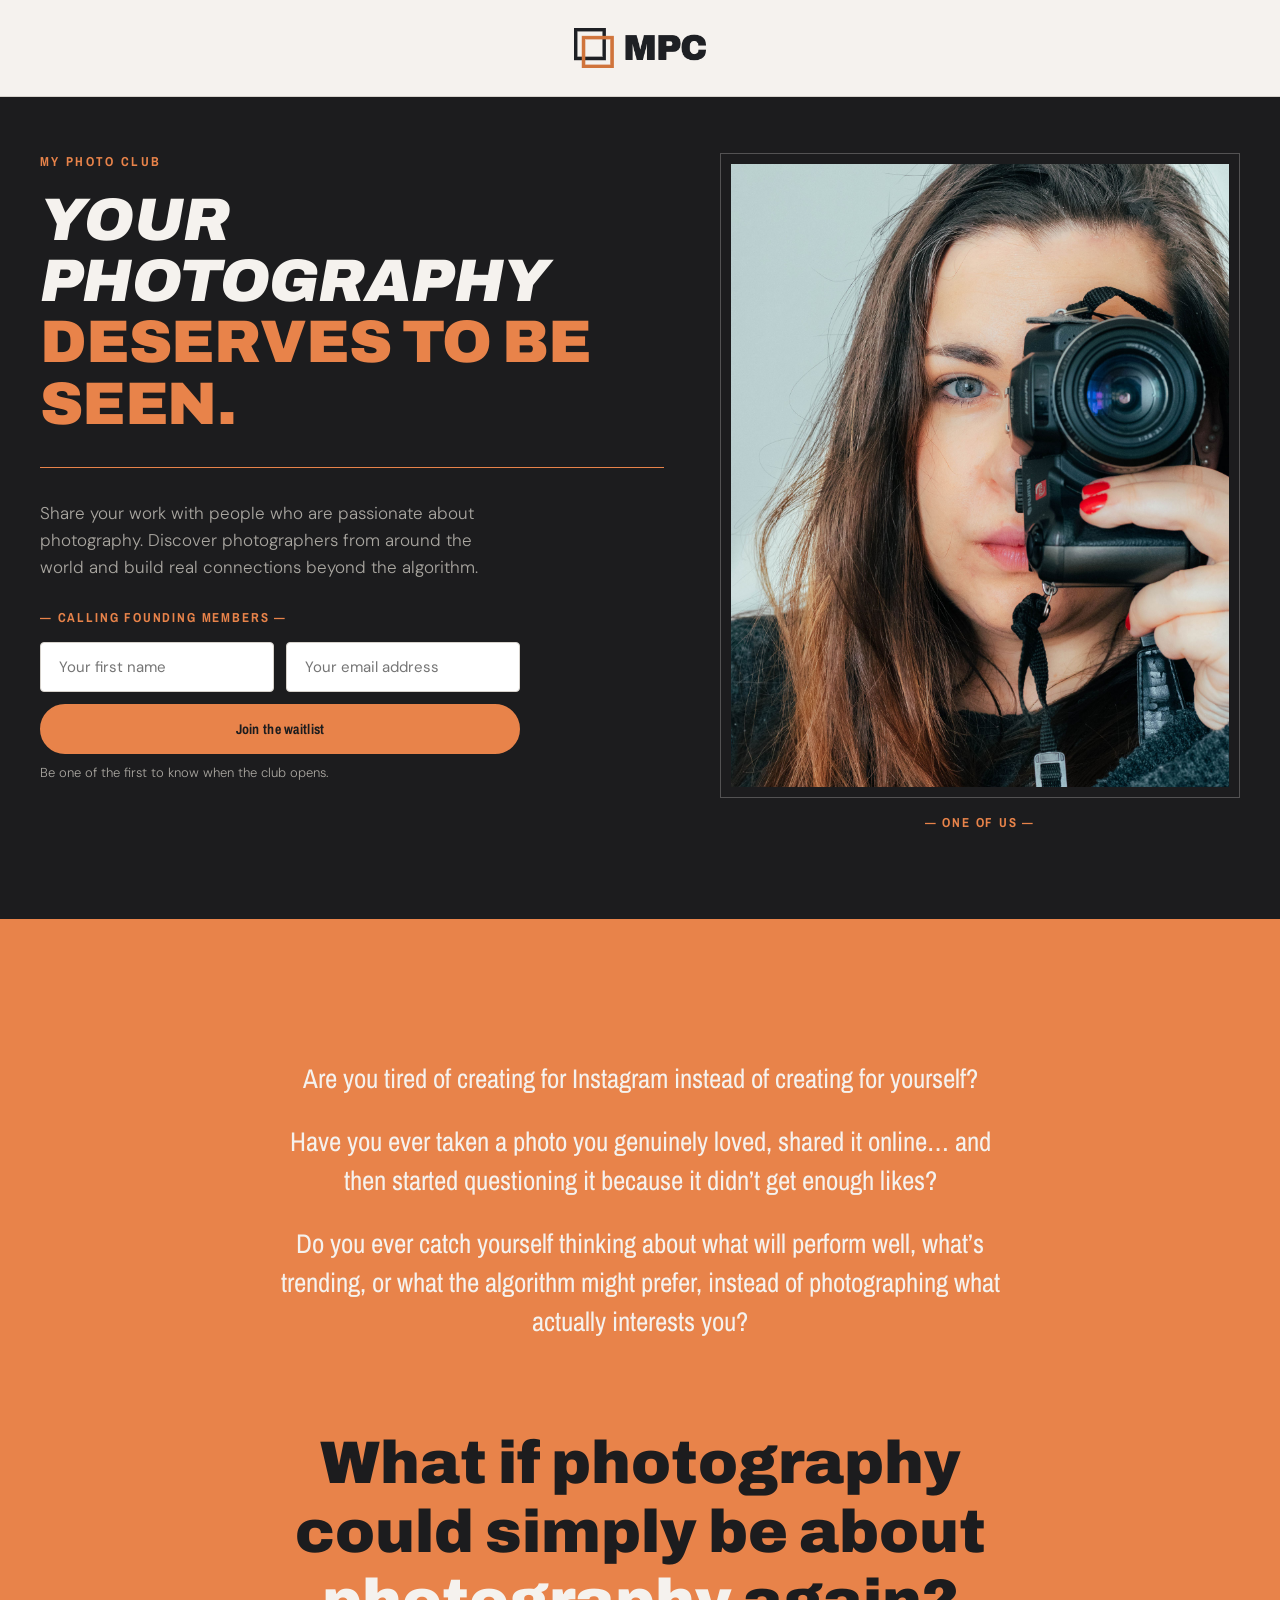
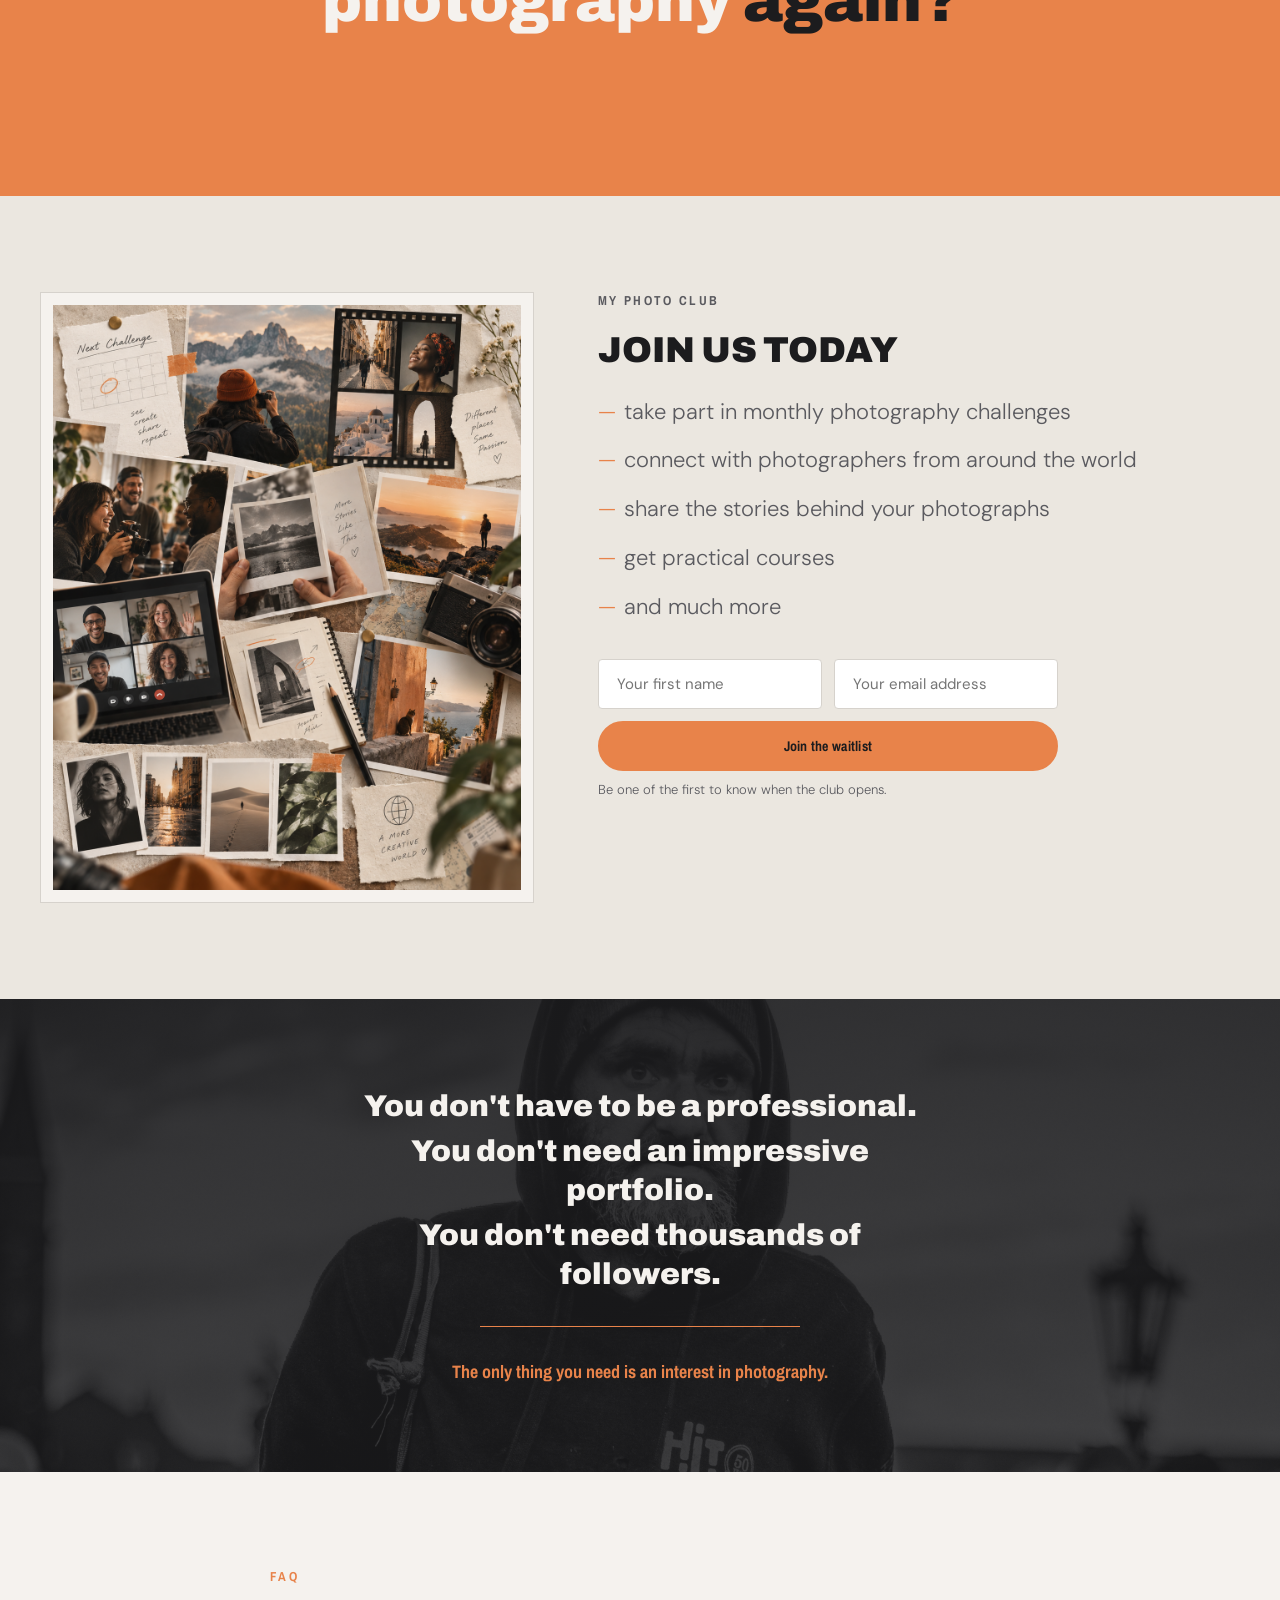
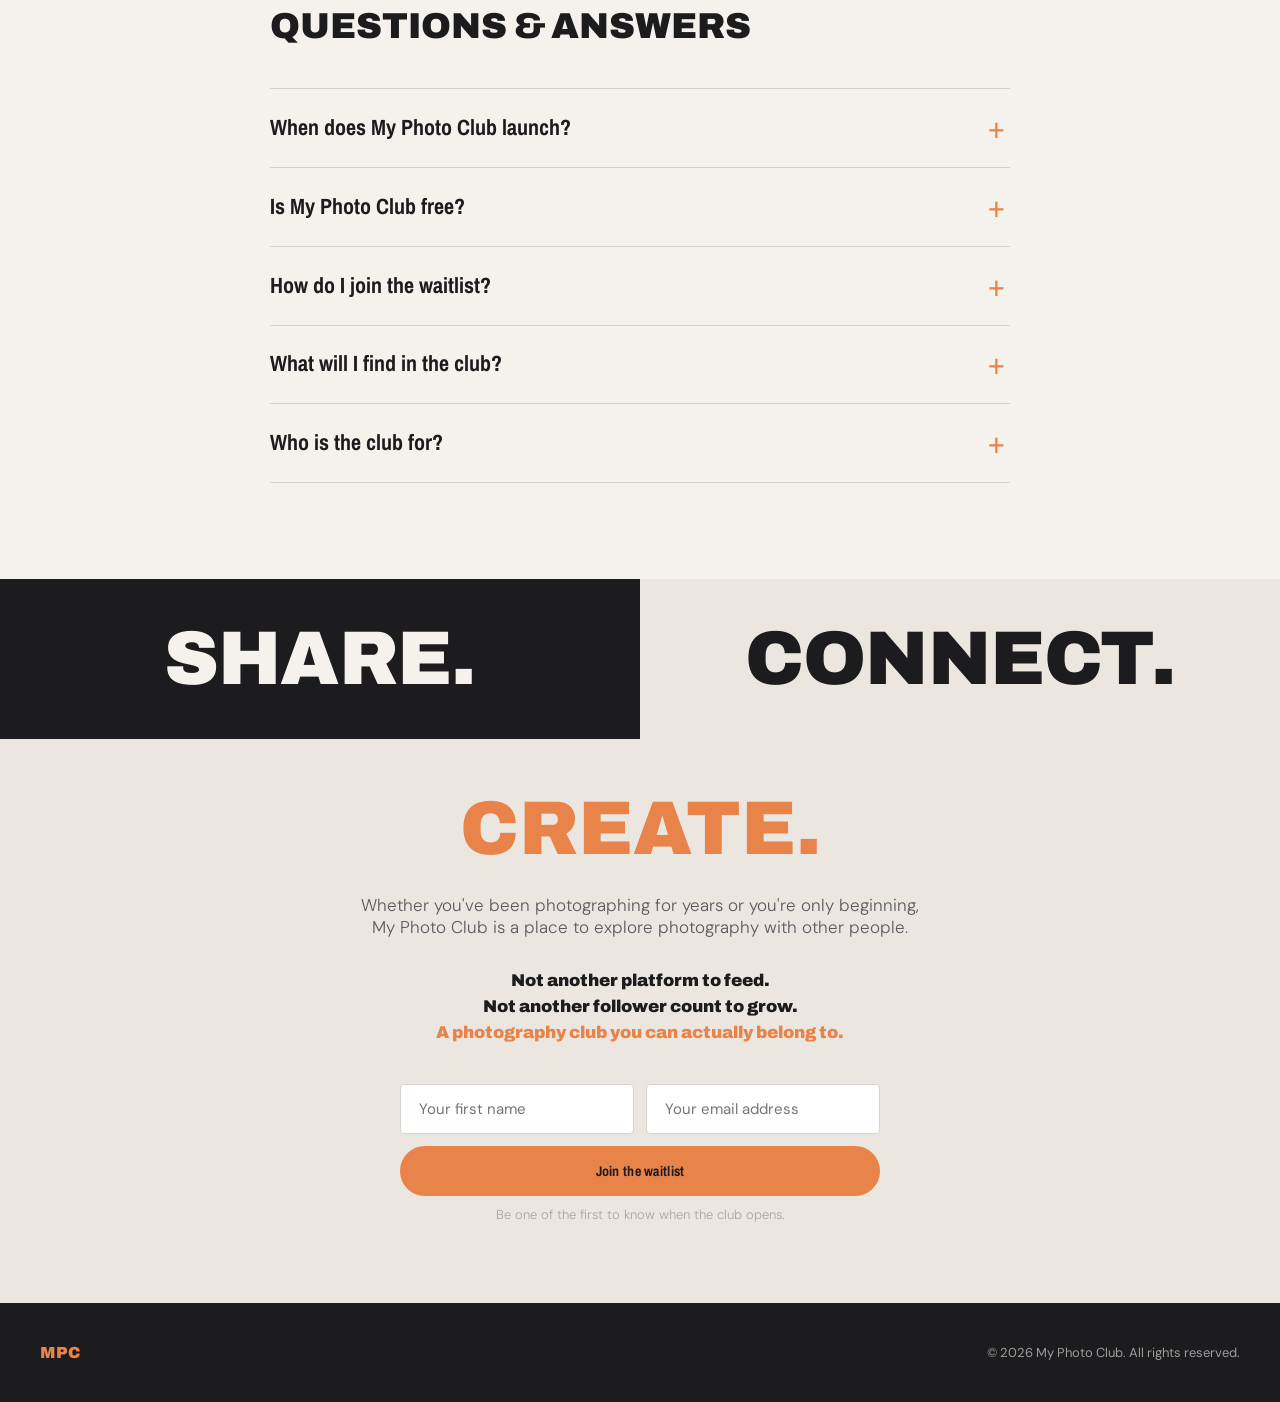
==== commit 0d3c4c03: "Add Google Tag Manager and update course wording Co-Authored-By: Claude Opus 5.5 <noreply@anthropic." ====
--- a/index.html
+++ b/index.html
@@ -1,6 +1,13 @@
 <!DOCTYPE html>
 <html lang="en">
 <head>
+<!-- Google Tag Manager -->
+<script>(function(w,d,s,l,i){w[l]=w[l]||[];w[l].push({'gtm.start':
+new Date().getTime(),event:'gtm.js'});var f=d.getElementsByTagName(s)[0],
+j=d.createElement(s),dl=l!='dataLayer'?'&l='+l:'';j.async=true;j.src=
+'https://www.googletagmanager.com/gtm.js?id='+i+dl;f.parentNode.insertBefore(j,f);
+})(window,document,'script','dataLayer','GTM-MCFZTZ5Z');</script>
+<!-- End Google Tag Manager -->
 <meta charset="UTF-8">
 <meta name="viewport" content="width=device-width, initial-scale=1.0">
 <title>My Photo Club — Photography is better together.</title>
@@ -10,6 +17,10 @@
 <link rel="stylesheet" href="styles.css?v=13">
 </head>
 <body>
+<!-- Google Tag Manager (noscript) -->
+<noscript><iframe src="https://www.googletagmanager.com/ns.html?id=GTM-MCFZTZ5Z"
+height="0" width="0" style="display:none;visibility:hidden"></iframe></noscript>
+<!-- End Google Tag Manager (noscript) -->
 
 <header class="site-header">
   <div class="container header-inner">
@@ -91,7 +102,7 @@
           <li>take part in monthly photography challenges</li>
           <li>connect with photographers from around the world</li>
           <li>share the stories behind your photographs</li>
-          <li>get a new practical course every month</li>
+          <li>get practical courses</li>
           <li>and much more</li>
         </ul>
 
@@ -145,7 +156,7 @@
         </details>
         <details class="faq-item">
           <summary>What will I find in the club?</summary>
-          <p>Monthly photography challenges, community of photographers, a new course every month, interviews and much more.</p>
+          <p>Monthly photography challenges, community of photographers, practical courses, interviews and much more.</p>
         </details>
         <details class="faq-item">
           <summary>Who is the club for?</summary>
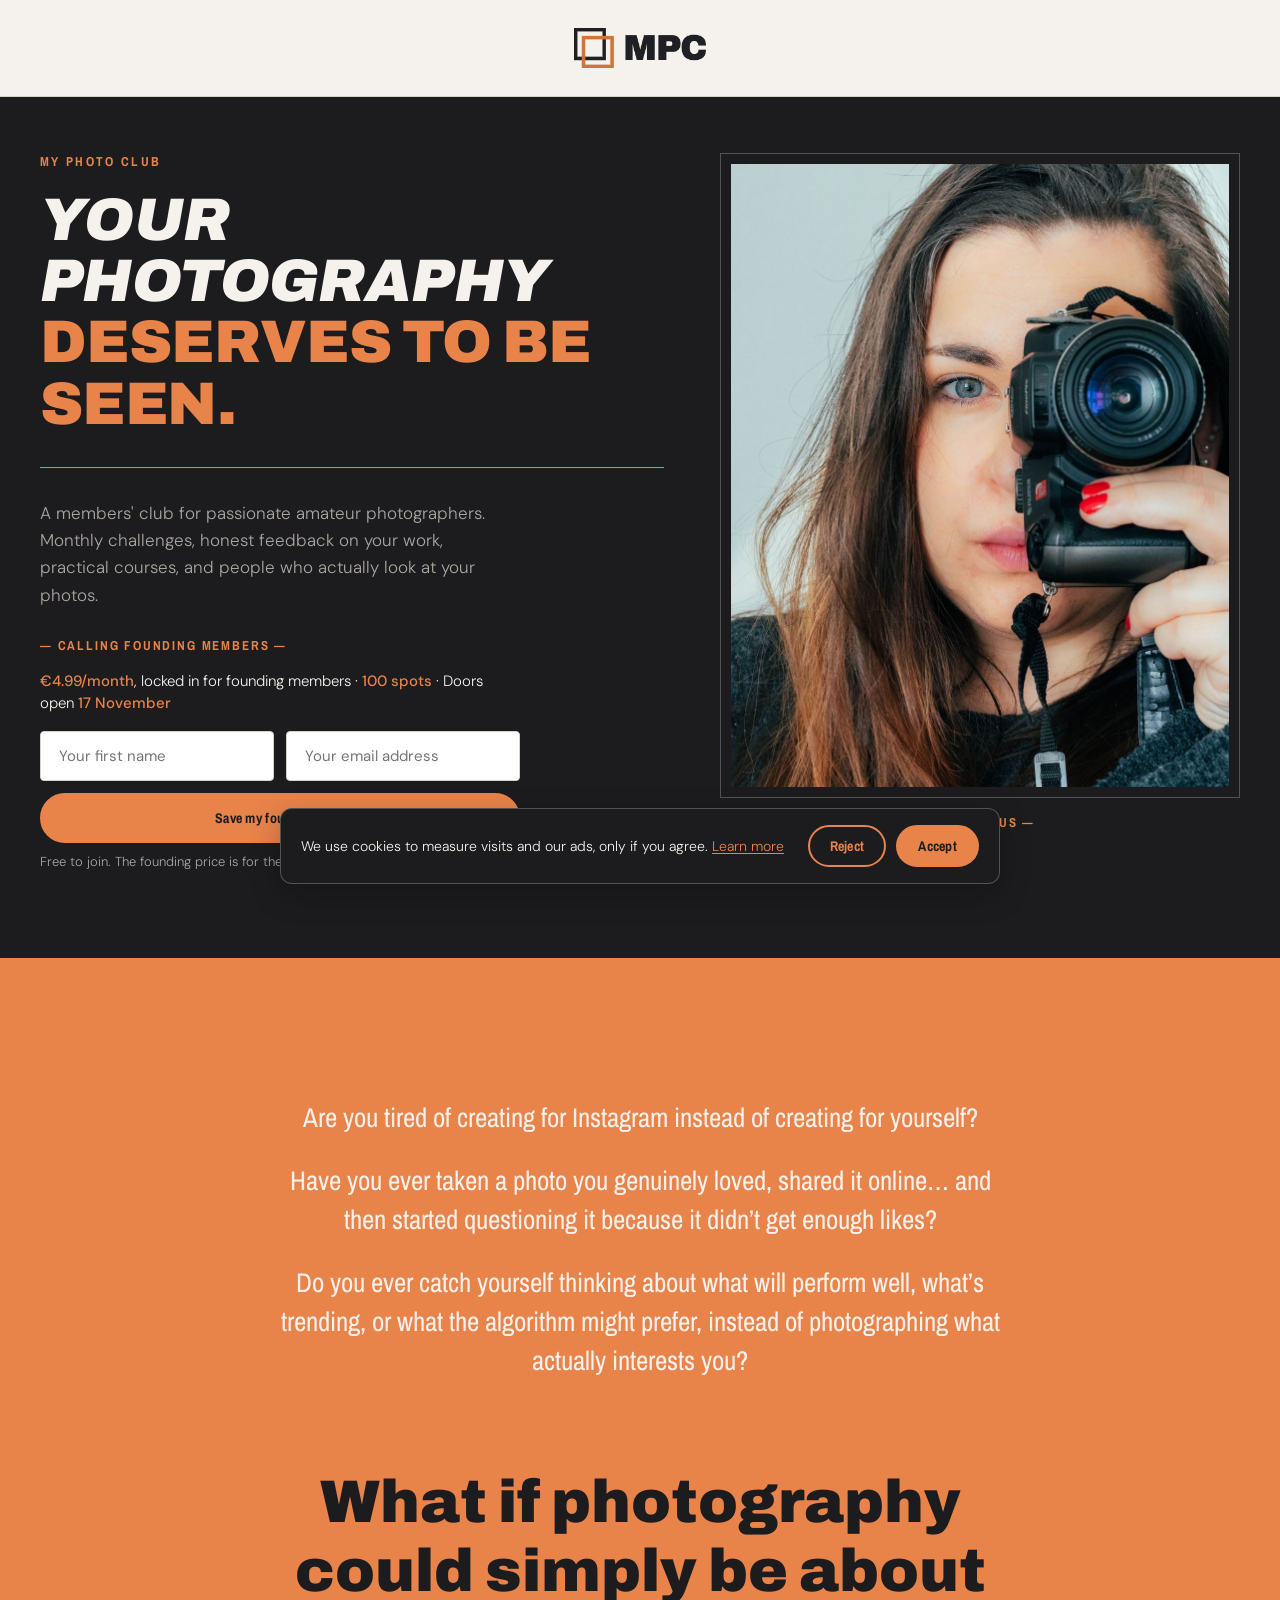
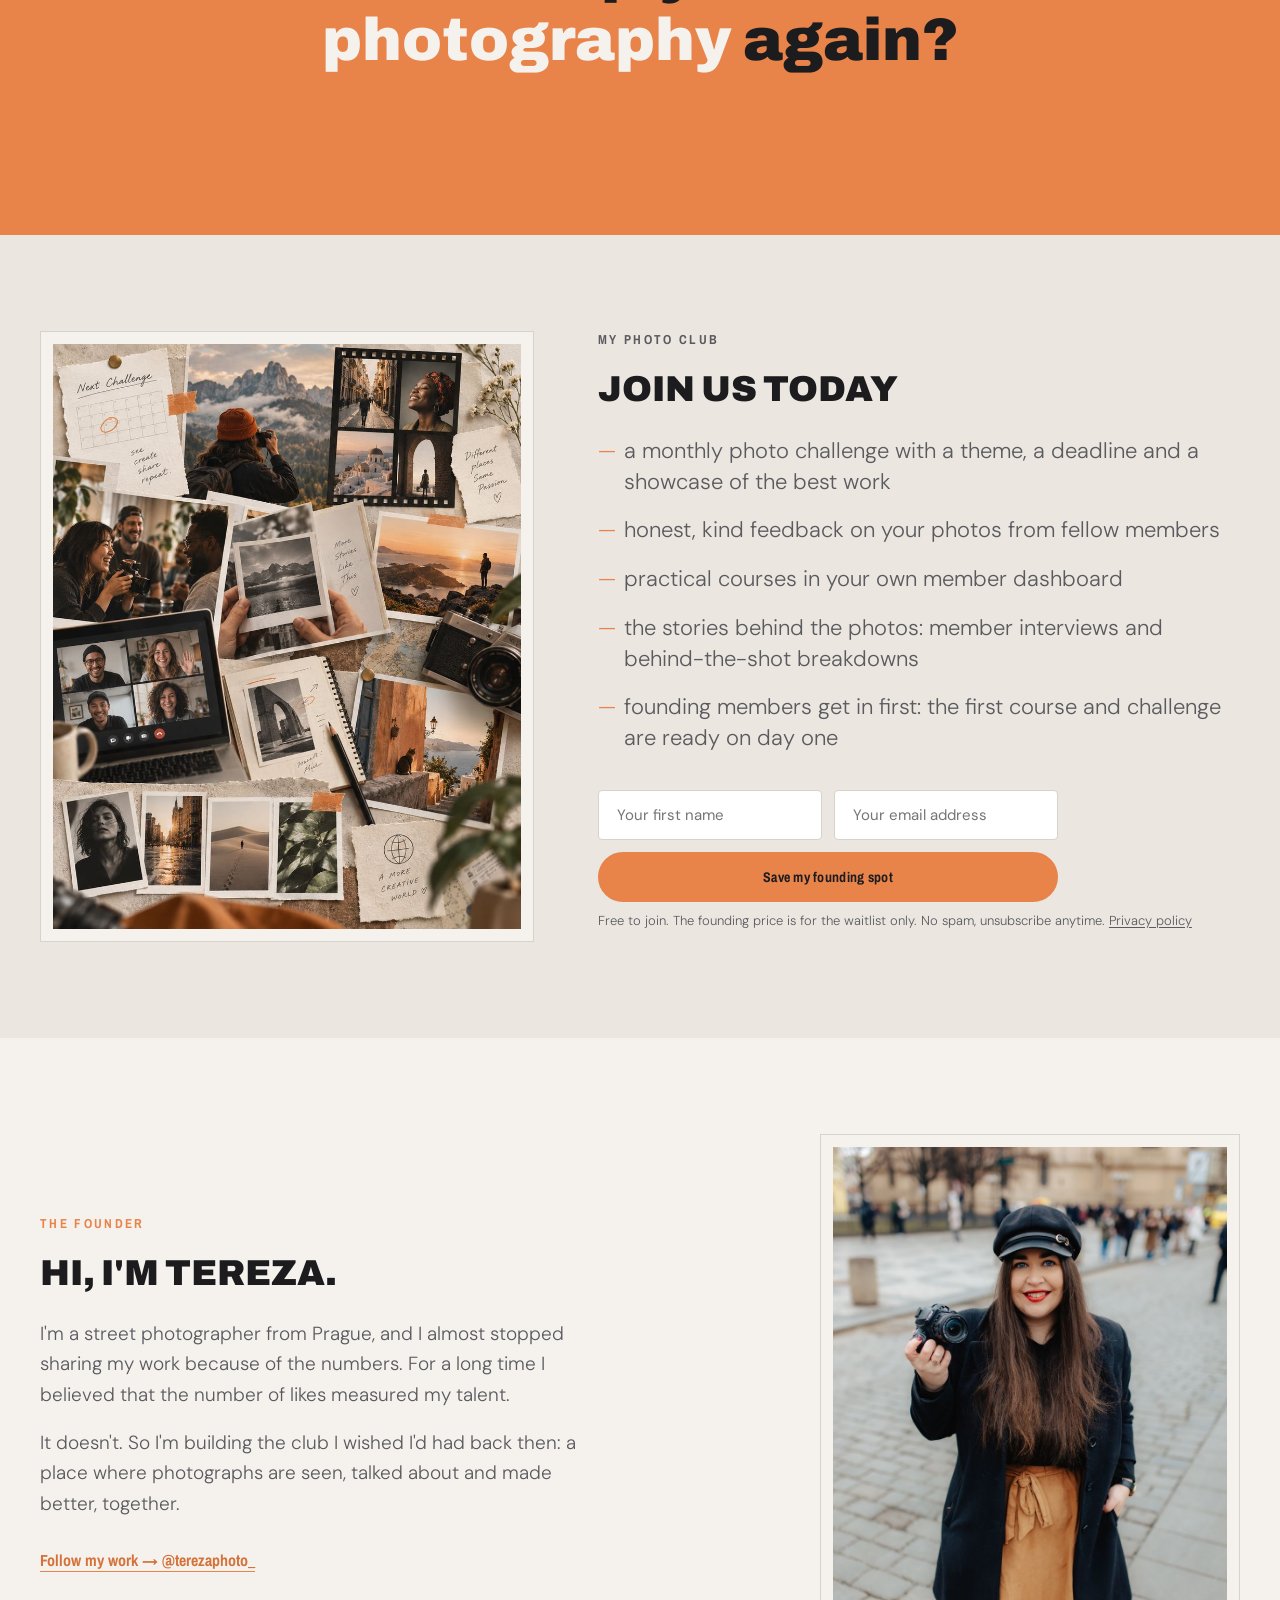
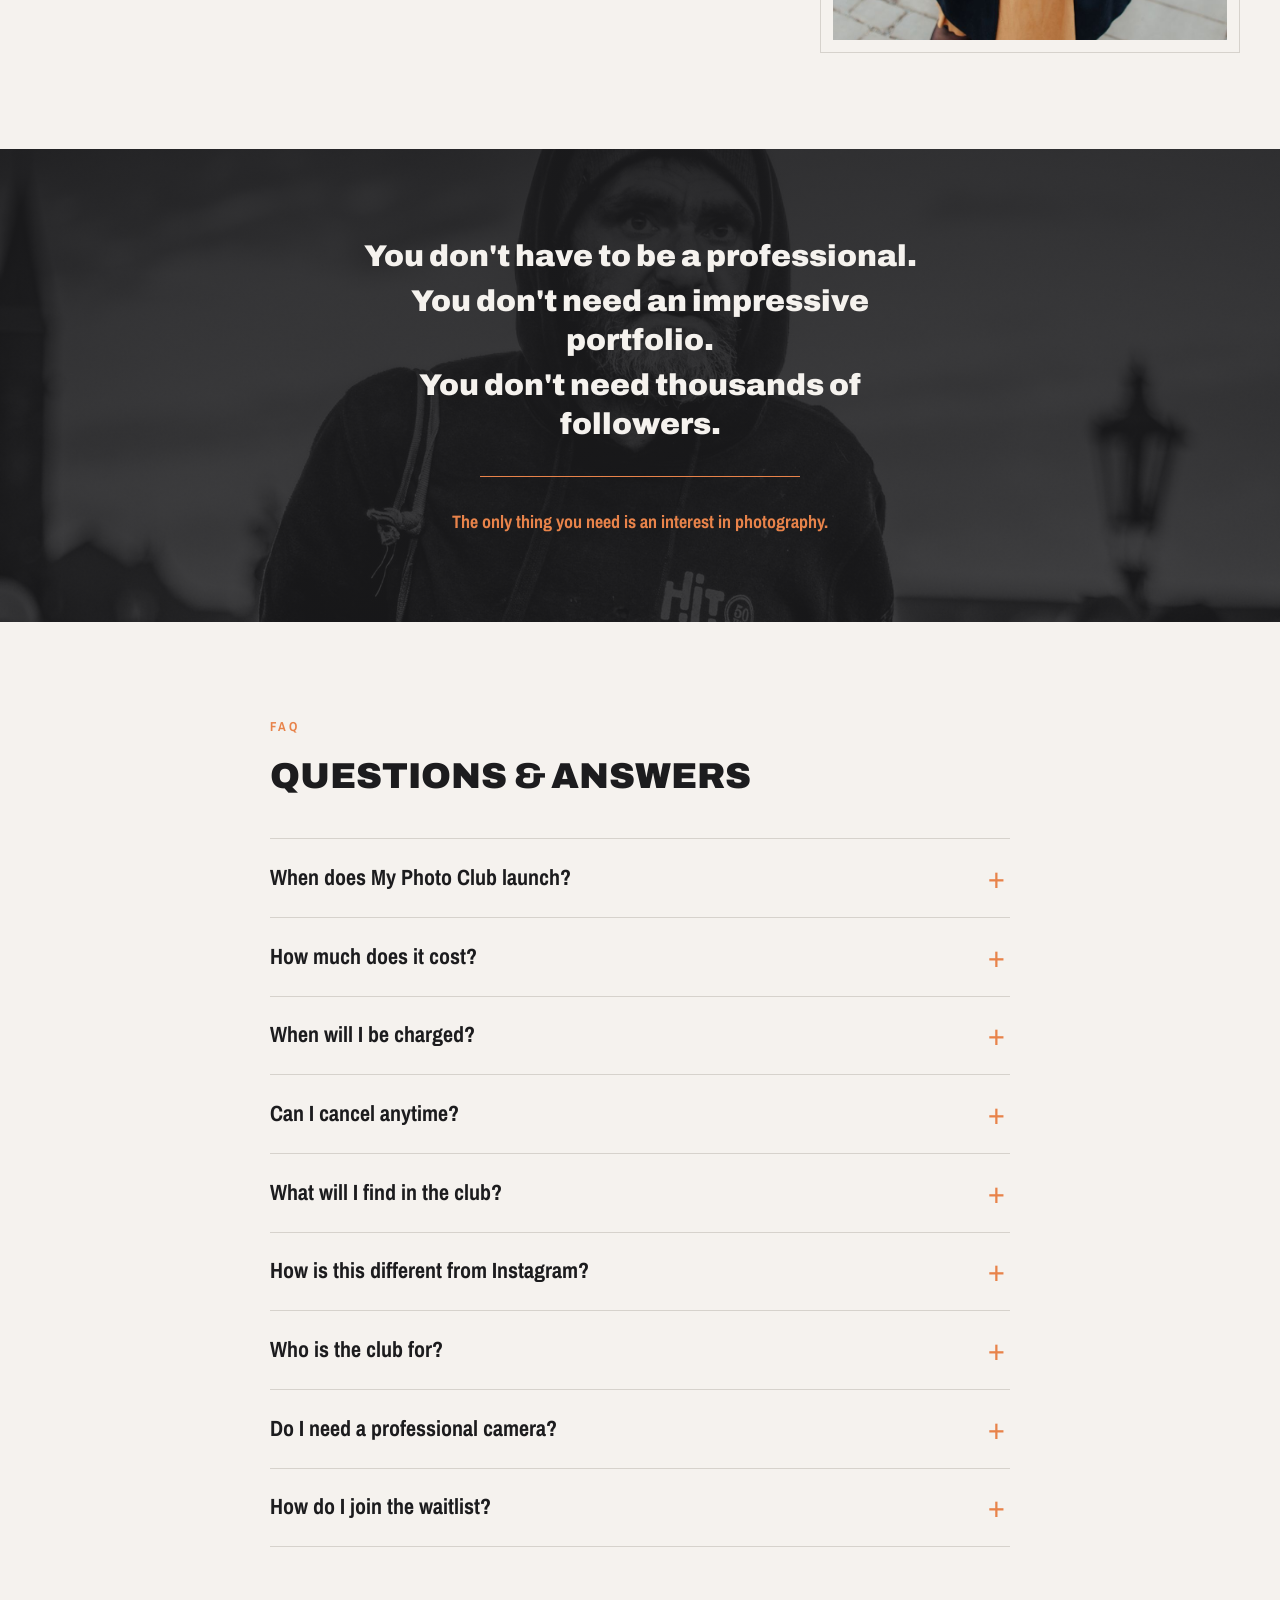
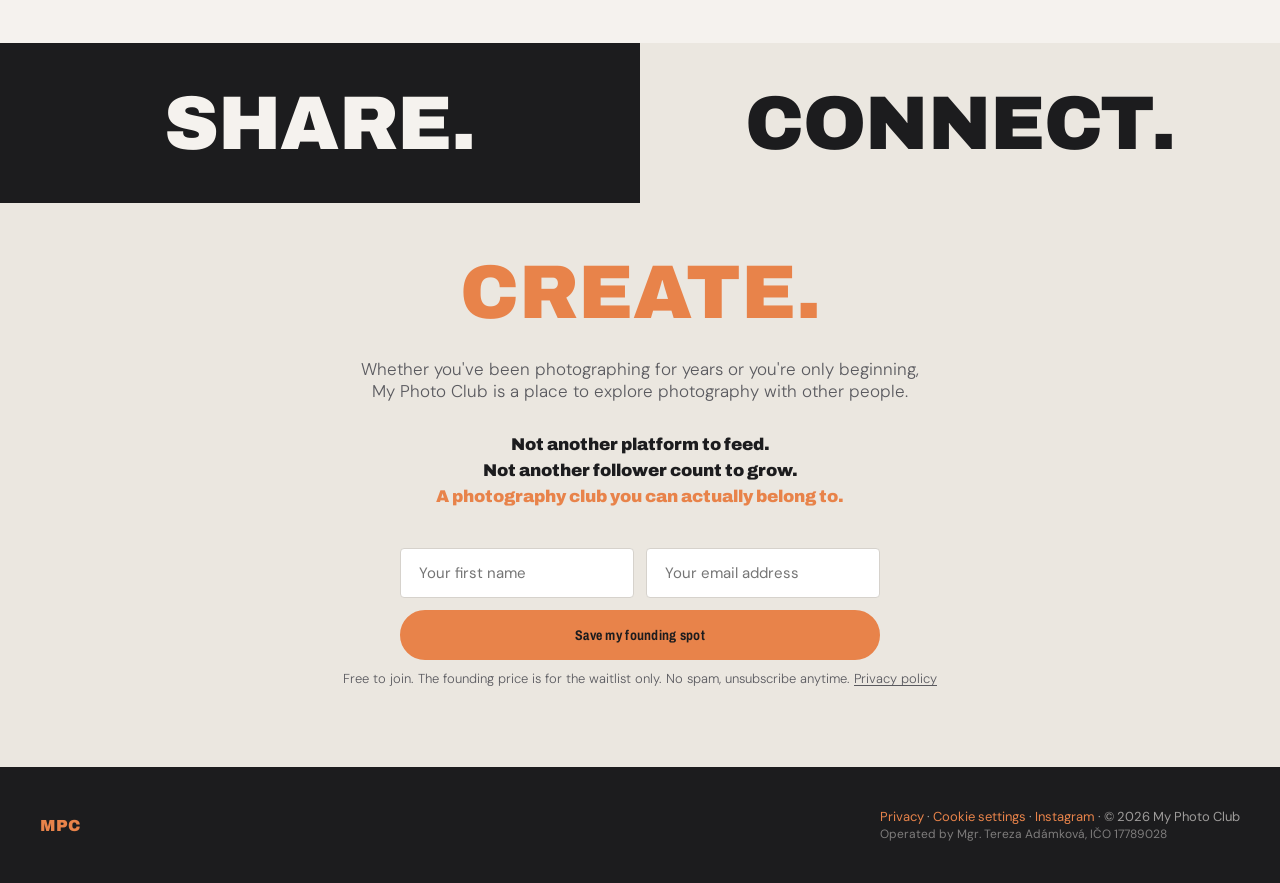
==== commit 3f07a8b3: "Add founder section, founding offer, privacy policy and cookie consent - Hero: founding offer (EUR 4" ====
--- a/index.html
+++ b/index.html
@@ -1,6 +1,13 @@
 <!DOCTYPE html>
 <html lang="en">
 <head>
+<!-- Consent Mode v2 defaults: must run before GTM -->
+<script>
+window.dataLayer=window.dataLayer||[];function gtag(){dataLayer.push(arguments);}
+(function(){var c=null;try{c=localStorage.getItem('mpc_consent');}catch(e){}
+var s=c==='granted'?'granted':'denied';
+gtag('consent','default',{ad_storage:s,ad_user_data:s,ad_personalization:s,analytics_storage:s,wait_for_update:500});})();
+</script>
 <!-- Google Tag Manager -->
 <script>(function(w,d,s,l,i){w[l]=w[l]||[];w[l].push({'gtm.start':
 new Date().getTime(),event:'gtm.js'});var f=d.getElementsByTagName(s)[0],
@@ -14,7 +21,17 @@
 <link rel="preconnect" href="https://fonts.googleapis.com">
 <link rel="preconnect" href="https://fonts.gstatic.com" crossorigin>
 <link href="https://fonts.googleapis.com/css2?family=Archivo:ital,wght@0,400;0,700;0,900;1,700;1,900&family=Archivo+Narrow:wght@400;500;700&family=DM+Sans:wght@300;400;500&display=swap" rel="stylesheet">
-<link rel="stylesheet" href="styles.css?v=13">
+<meta name="description" content="My Photo Club is a members' club for passionate amateur photographers: monthly challenges, honest feedback on your work and practical courses. No likes race, no algorithm. Founding doors open 17 November.">
+<meta property="og:type" content="website">
+<meta property="og:url" content="https://myphotoclub.art/">
+<meta property="og:title" content="My Photo Club: photography is better together">
+<meta property="og:description" content="A members' club for passionate amateur photographers. Monthly challenges, honest feedback, practical courses. 100 founding spots, doors open 17 November.">
+<meta property="og:image" content="https://myphotoclub.art/assets/og-image.jpg">
+<meta property="og:image:width" content="1200">
+<meta property="og:image:height" content="630">
+<meta name="twitter:card" content="summary_large_image">
+<link rel="icon" type="image/png" href="assets/mpc-logo-mark.png">
+<link rel="stylesheet" href="styles.css?v=15">
 </head>
 <body>
 <!-- Google Tag Manager (noscript) -->
@@ -41,11 +58,11 @@
 
         <div class="hero-rule"></div>
 
-        <p class="hero-lead">Share your work with people who are passionate about photography.
-          Discover photographers from around the world and build real connections beyond
-          the algorithm.</p>
+        <p class="hero-lead">A members' club for passionate amateur photographers. Monthly challenges,
+          honest feedback on your work, practical courses, and people who actually look at your photos.</p>
 
         <p class="calling-label">— CALLING FOUNDING MEMBERS —</p>
+        <p class="founding-offer"><strong>€4.99/month</strong>, locked in for founding members · <strong>100 spots</strong> · Doors open <strong>17&nbsp;November</strong></p>
 
         <form action="https://app.smartemailing.cz/public/web-forms-v2/display-form/696398-qbzz0gvlrqfsnov3qmaz330orb4lyc0ts9ywlldx9g8cag2803dhpxb764vvzbn1oh3yb4wv30zexoavu1uvty5e6c39ah9sw18w" method="post" id="se-webform-1" class="waitlist-form" data-waitlist-form novalidate>
           <label for="se-name-1" class="sr-only">Your first name</label>
@@ -56,14 +73,14 @@
           <input type="hidden" name="sessionid" value="">
           <input type="hidden" name="sessionUid" value="">
           <input type="hidden" name="_do" value="webFormHtmlRenderer-webFormForm-submit">
-          <button type="submit" name="_submit" value="JOIN THE WAITLIST" class="btn btn-solid">Join the waitlist</button>
+          <button type="submit" name="_submit" value="JOIN THE WAITLIST" class="btn btn-solid">Save my founding spot</button>
         </form>
-        <p class="form-note" id="formNote">Be one of the first to know when the club opens.</p>
+        <p class="form-note" id="formNote">Free to join. The founding price is for the waitlist only. No spam, unsubscribe anytime. <a href="privacy/" class="form-note-link">Privacy policy</a></p>
       </div>
 
       <div class="hero-media">
         <div class="hero-frame">
-          <img src="assets/pics/photographer-camera.jpg" alt="A photographer looking through her camera">
+          <img src="assets/pics/photographer-camera-web.jpg" width="1000" height="1639" alt="A photographer looking through her camera">
         </div>
         <p class="dash-label">— ONE OF US —</p>
       </div>
@@ -91,7 +108,7 @@
     <div class="container community-inner">
       <div class="community-media">
         <div class="community-frame">
-          <img src="assets/pics/pic.png" alt="A club member exploring the city with her camera">
+          <img src="assets/pics/community-web.jpg" width="900" height="1124" loading="lazy" alt="A club member exploring the city with her camera">
         </div>
       </div>
 
@@ -99,11 +116,11 @@
         <p class="tag-label">MY PHOTO CLUB</p>
         <h2 class="community-title">JOIN US TODAY</h2>
         <ul class="community-list community-list--single">
-          <li>take part in monthly photography challenges</li>
-          <li>connect with photographers from around the world</li>
-          <li>share the stories behind your photographs</li>
-          <li>get practical courses</li>
-          <li>and much more</li>
+          <li>a monthly photo challenge with a theme, a deadline and a showcase of the best work</li>
+          <li>honest, kind feedback on your photos from fellow members</li>
+          <li>practical courses in your own member dashboard</li>
+          <li>the stories behind the photos: member interviews and behind-the-shot breakdowns</li>
+          <li>founding members get in first: the first course and challenge are ready on day one</li>
         </ul>
 
         <form action="https://app.smartemailing.cz/public/web-forms-v2/display-form/696398-qbzz0gvlrqfsnov3qmaz330orb4lyc0ts9ywlldx9g8cag2803dhpxb764vvzbn1oh3yb4wv30zexoavu1uvty5e6c39ah9sw18w" method="post" id="se-webform-2" class="waitlist-form waitlist-form--community" data-waitlist-form novalidate>
@@ -115,16 +132,36 @@
           <input type="hidden" name="sessionid" value="">
           <input type="hidden" name="sessionUid" value="">
           <input type="hidden" name="_do" value="webFormHtmlRenderer-webFormForm-submit">
-          <button type="submit" name="_submit" value="JOIN THE WAITLIST" class="btn btn-solid">Join the waitlist</button>
+          <button type="submit" name="_submit" value="JOIN THE WAITLIST" class="btn btn-solid">Save my founding spot</button>
         </form>
-        <p class="form-note form-note--dark" data-form-note>Be one of the first to know when the club opens.</p>
+        <p class="form-note form-note--dark" data-form-note>Free to join. The founding price is for the waitlist only. No spam, unsubscribe anytime. <a href="privacy/" class="form-note-link">Privacy policy</a></p>
+      </div>
+    </div>
+  </section>
+
+  <!-- FOUNDER — trust: a real person behind the club -->
+  <section id="founder" class="founder">
+    <div class="container founder-inner">
+      <div class="founder-copy">
+        <p class="tag-label tag-label--accent">THE FOUNDER</p>
+        <h2 class="founder-title">HI, I'M TEREZA.</h2>
+        <p class="founder-text">I'm a street photographer from Prague, and I almost stopped sharing my work
+          because of the numbers. For a long time I believed that the number of likes measured my talent.</p>
+        <p class="founder-text">It doesn't. So I'm building the club I wished I'd had back then: a place where
+          photographs are seen, talked about and made better, together.</p>
+        <a class="founder-link" href="https://www.instagram.com/terezaphoto_/" target="_blank" rel="noopener">Follow my work → @terezaphoto_</a>
+      </div>
+      <div class="founder-media">
+        <div class="community-frame">
+          <img src="assets/pics/founder-tereza.jpg" width="900" height="1350" loading="lazy" alt="Tereza, founder of My Photo Club, holding her camera in Prague's Old Town">
+        </div>
       </div>
     </div>
   </section>
 
   <!-- BELONGING — triplet, dark, real street portrait -->
   <section class="belonging">
-    <div class="belonging-bg" style="background-image:url('assets/pics/portrait-bw-01.jpg')"></div>
+    <div class="belonging-bg" style="background-image:url('assets/pics/portrait-bw-01-web.jpg')"></div>
     <div class="belonging-overlay"></div>
     <div class="container belonging-inner">
       <p class="np-line np-line--light">You don't have to be a professional.</p>
@@ -144,23 +181,39 @@
       <div class="faq-list">
         <details class="faq-item">
           <summary>When does My Photo Club launch?</summary>
-          <p>Join the waitlist and you'll be one of the first to know when the club opens.</p>
-        </details>
-        <details class="faq-item">
-          <summary>Is My Photo Club free?</summary>
-          <p>Membership will be affordable, so anyone can join, and what you'll find inside, will be worth far more than the price. Simply put, you'll get much more than you pay.</p>
-        </details>
-        <details class="faq-item">
-          <summary>How do I join the waitlist?</summary>
-          <p>Fill in <a href="#waitlist-cta">the form</a> with your first name and email. You will receive an email as soon as the club opens.</p>
+          <p>Founding doors open on 17 November, for people on the waitlist first. There are only 100 founding spots.</p>
+        </details>
+        <details class="faq-item">
+          <summary>How much does it cost?</summary>
+          <p>Founding members pay €4.99/month, and that price stays locked in for as long as you remain a member. After the founding round, membership will be €7.99/month, with an annual plan that gives you one month free.</p>
+        </details>
+        <details class="faq-item">
+          <summary>When will I be charged?</summary>
+          <p>Only if you decide to join when the doors open. Joining the waitlist is free and doesn't commit you to anything.</p>
+        </details>
+        <details class="faq-item">
+          <summary>Can I cancel anytime?</summary>
+          <p>Yes. You can cancel anytime from your member dashboard.</p>
         </details>
         <details class="faq-item">
           <summary>What will I find in the club?</summary>
-          <p>Monthly photography challenges, community of photographers, practical courses, interviews and much more.</p>
+          <p>A monthly photo challenge, honest feedback on your photos, practical courses in your member dashboard, member interviews and behind-the-shot stories. Founding members get the first course and challenge from day one.</p>
+        </details>
+        <details class="faq-item">
+          <summary>How is this different from Instagram?</summary>
+          <p>There's no likes race and no algorithm deciding who sees your work. Your photos are seen by people who care about photography, and the feedback is about the craft, not the numbers.</p>
         </details>
         <details class="faq-item">
           <summary>Who is the club for?</summary>
           <p>For anyone who loves photography, whether you're just starting out or already more experienced.</p>
+        </details>
+        <details class="faq-item">
+          <summary>Do I need a professional camera?</summary>
+          <p>No. Any camera works, and so does a phone, as long as you take photography seriously.</p>
+        </details>
+        <details class="faq-item">
+          <summary>How do I join the waitlist?</summary>
+          <p>Fill in <a href="#waitlist-cta">the form</a> with your first name and email. You'll get an email as soon as the founding doors open.</p>
         </details>
       </div>
     </div>
@@ -196,9 +249,9 @@
         <input type="hidden" name="sessionid" value="">
         <input type="hidden" name="sessionUid" value="">
         <input type="hidden" name="_do" value="webFormHtmlRenderer-webFormForm-submit">
-        <button type="submit" name="_submit" value="JOIN THE WAITLIST" class="btn btn-solid">Join the waitlist</button>
+        <button type="submit" name="_submit" value="JOIN THE WAITLIST" class="btn btn-solid">Save my founding spot</button>
       </form>
-      <p class="form-note" data-form-note>Be one of the first to know when the club opens.</p>
+      <p class="form-note form-note--dark" data-form-note>Free to join. The founding price is for the waitlist only. No spam, unsubscribe anytime. <a href="privacy/" class="form-note-link">Privacy policy</a></p>
     </div>
   </section>
 </main>
@@ -206,10 +259,11 @@
 <footer class="site-footer">
   <div class="container footer-inner">
     <span class="logo-text logo-text--footer">MPC</span>
-    <p>&copy; 2026 My Photo Club. All rights reserved.</p>
+    <p><a href="privacy/" class="footer-link">Privacy</a> · <a href="#" class="footer-link" data-cookie-settings>Cookie settings</a> · <a href="https://www.instagram.com/myphotoclub.art/" target="_blank" rel="noopener" class="footer-link">Instagram</a> · &copy; 2026 My Photo Club<br><span class="footer-imprint">Operated by Mgr. Tereza Adámková, IČO 17789028</span></p>
   </div>
 </footer>
 
 <script src="script.js?v=6"></script>
+<script src="consent.js?v=1" data-root=""></script>
 </body>
 </html>
--- a/styles.css
+++ b/styles.css
@@ -455,6 +455,115 @@
 }
 .voices-list li:last-child { border-bottom: 1px solid var(--line-dark); }
 .quote-glyph { color: var(--accent); font-family: var(--font-heading); font-weight: 900; margin-right: 4px; }
+
+/* width/height attributes are for layout stability; let aspect-ratio drive the box */
+.hero-frame img, .community-frame img { height: auto; }
+
+/* ---------- FOUNDER ---------- */
+.founder { padding: 96px 0; background: var(--surface); }
+.founder-inner {
+  display: grid;
+  grid-template-columns: 1.3fr 1fr;
+  gap: 64px;
+  align-items: center;
+}
+.founder-title {
+  font-family: var(--font-heading);
+  font-weight: 900;
+  font-size: 36px;
+  line-height: 1.2;
+  margin: 0 0 24px;
+}
+.founder-text {
+  font-weight: 300;
+  font-size: 19px;
+  line-height: 1.6;
+  color: var(--supporting-dark);
+  margin: 0 0 18px;
+  max-width: 560px;
+}
+.founder-link {
+  display: inline-block;
+  margin-top: 12px;
+  font-family: var(--font-heading-narrow);
+  font-weight: 700;
+  font-size: 16px;
+  color: var(--accent-deep);
+  border-bottom: 1px solid var(--accent);
+}
+.founder-link:hover { color: var(--ink); }
+.founder-media { max-width: 420px; justify-self: end; width: 100%; }
+.founder-media img { aspect-ratio: 4 / 5; object-position: center 20%; }
+
+/* Founding offer line in hero */
+.founding-offer {
+  font-weight: 300;
+  font-size: 15px;
+  line-height: 1.5;
+  color: var(--surface);
+  margin: 0 0 16px;
+  max-width: 480px;
+}
+.founding-offer strong { font-weight: 500; color: var(--accent); }
+
+/* Thank-you research question */
+.thanks-ask {
+  max-width: 520px;
+  margin: 0 auto 36px;
+  font-weight: 300;
+  font-size: 16px;
+  line-height: 1.6;
+  color: var(--supporting);
+}
+.thanks-ask strong { color: var(--surface); font-weight: 500; }
+
+.footer-link { color: var(--accent); }
+.footer-imprint { font-size: 12px; opacity: 0.75; }
+.footer-link:hover { text-decoration: underline; }
+
+.form-note-link { color: inherit; text-decoration: underline; text-underline-offset: 2px; }
+
+/* ---------- COOKIE BANNER ---------- */
+.cookie-banner {
+  position: fixed;
+  left: 16px; right: 16px; bottom: 16px;
+  z-index: 50;
+  max-width: 720px;
+  margin: 0 auto;
+  display: flex;
+  align-items: center;
+  gap: 20px;
+  padding: 16px 20px;
+  background: var(--ink);
+  color: var(--surface);
+  border: 1px solid var(--line-dark);
+  border-radius: var(--radius-md);
+  box-shadow: 0 10px 30px rgba(0,0,0,0.25);
+}
+.cookie-banner[hidden] { display: none; }
+.cookie-text { margin: 0; flex: 1; font-size: 14px; line-height: 1.5; font-weight: 300; }
+.cookie-text a { color: var(--accent); text-decoration: underline; text-underline-offset: 2px; }
+.cookie-actions { display: flex; gap: 10px; }
+.cookie-btn { padding: 10px 20px; }
+@media (max-width: 600px) {
+  .cookie-banner { flex-direction: column; align-items: stretch; gap: 12px; }
+  .cookie-actions .cookie-btn { flex: 1; }
+}
+
+/* ---------- LEGAL PAGE ---------- */
+.legal { padding: 72px 0 96px; background: var(--surface); }
+.legal-inner { max-width: 760px; }
+.legal h1 { font-family: var(--font-heading); font-weight: 900; font-size: 40px; line-height: 1.15; margin: 0 0 8px; }
+.legal h2 { font-family: var(--font-heading); font-weight: 900; font-size: 22px; margin: 44px 0 12px; }
+.legal p, .legal li { font-weight: 300; font-size: 16px; line-height: 1.65; color: var(--supporting-dark); }
+.legal ul { padding-left: 20px; }
+.legal a { color: var(--accent-deep); text-decoration: underline; text-underline-offset: 3px; }
+.legal-updated { font-size: 14px !important; margin: 0 0 32px; }
+.legal-table { width: 100%; border-collapse: collapse; font-size: 14px; margin: 12px 0; }
+.legal-table th, .legal-table td { text-align: left; padding: 10px 8px; border-bottom: 1px solid var(--line); vertical-align: top; color: var(--supporting-dark); }
+.legal-table th { font-family: var(--font-heading-narrow); font-weight: 700; color: var(--ink); }
+.legal-todo { background: #fde3d3; padding: 0 4px; border-radius: 3px; color: var(--ink); font-weight: 500; }
+@media (max-width: 600px) { .legal h1 { font-size: 30px; } .legal-table { font-size: 13px; } }
 
 /* ---------- FAQ ---------- */
 .faq { padding: 96px 0; background: var(--surface); }
@@ -583,6 +692,14 @@
   .community-inner { grid-template-columns: 1fr; gap: 32px; }
   .community-media { max-width: 320px; }
   .community-list { grid-template-columns: 1fr; }
+  .founder { padding: 64px 0; }
+  .founder-inner { grid-template-columns: 1fr; gap: 32px; }
+  .founder-media { justify-self: start; max-width: 320px; order: -1; }
+  .founder-title { font-size: 28px; }
+  .founder-text { font-size: 17px; }
+  .hero-copy .founding-offer { order: 7; margin-bottom: 12px; }
+  .hero-copy form.waitlist-form { order: 8; }
+  .hero-copy .form-note { order: 9; }
   .voices-inner { grid-template-columns: 1fr; gap: 32px; }
   .voices-media { max-width: 320px; }
   .waitlist-form { flex-direction: column; }
@@ -594,4 +711,6 @@
   .cta-split { grid-template-columns: 1fr; min-height: auto; }
   .cta-half { padding: 28px 24px; }
   .cta-word { font-size: clamp(30px, 12vw, 56px); }
-}
+  .footer-inner { flex-direction: column; align-items: flex-start; gap: 10px; }
+  .footer-inner p { margin: 0; line-height: 1.8; }
+}
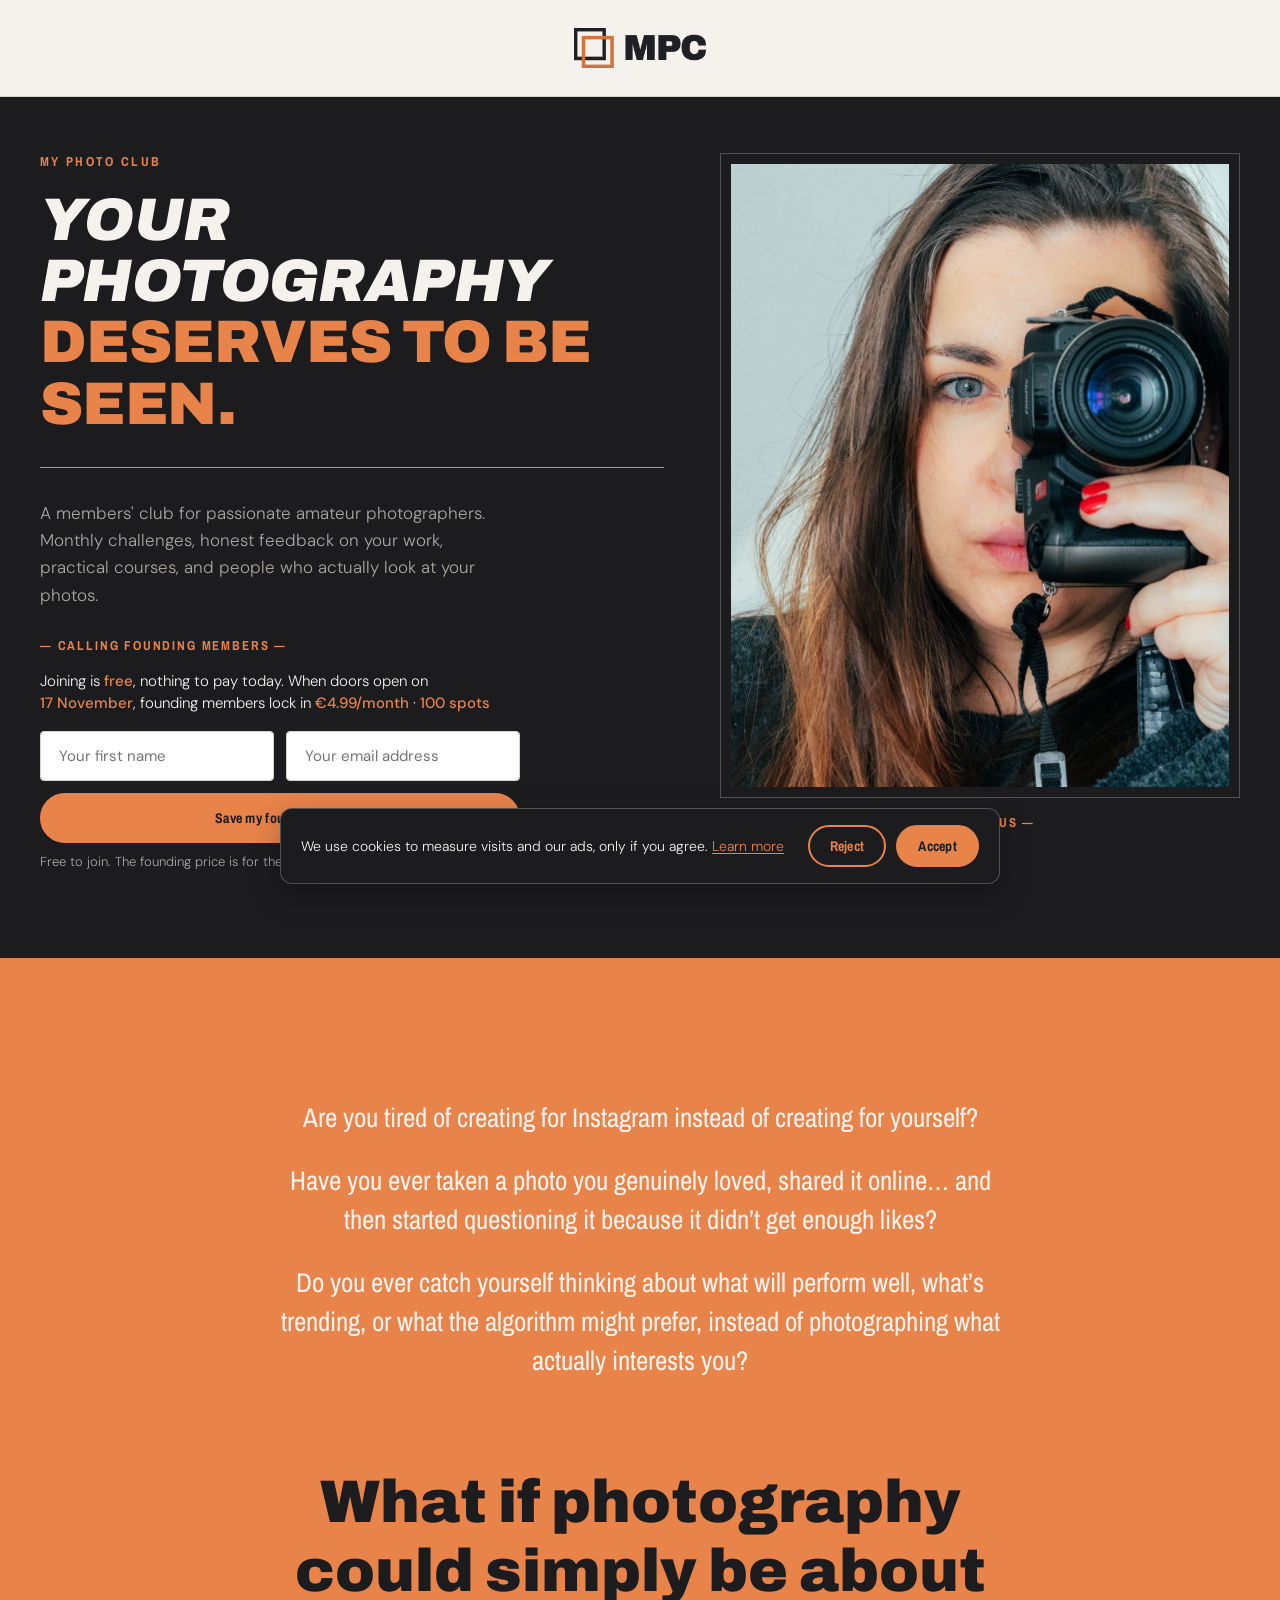
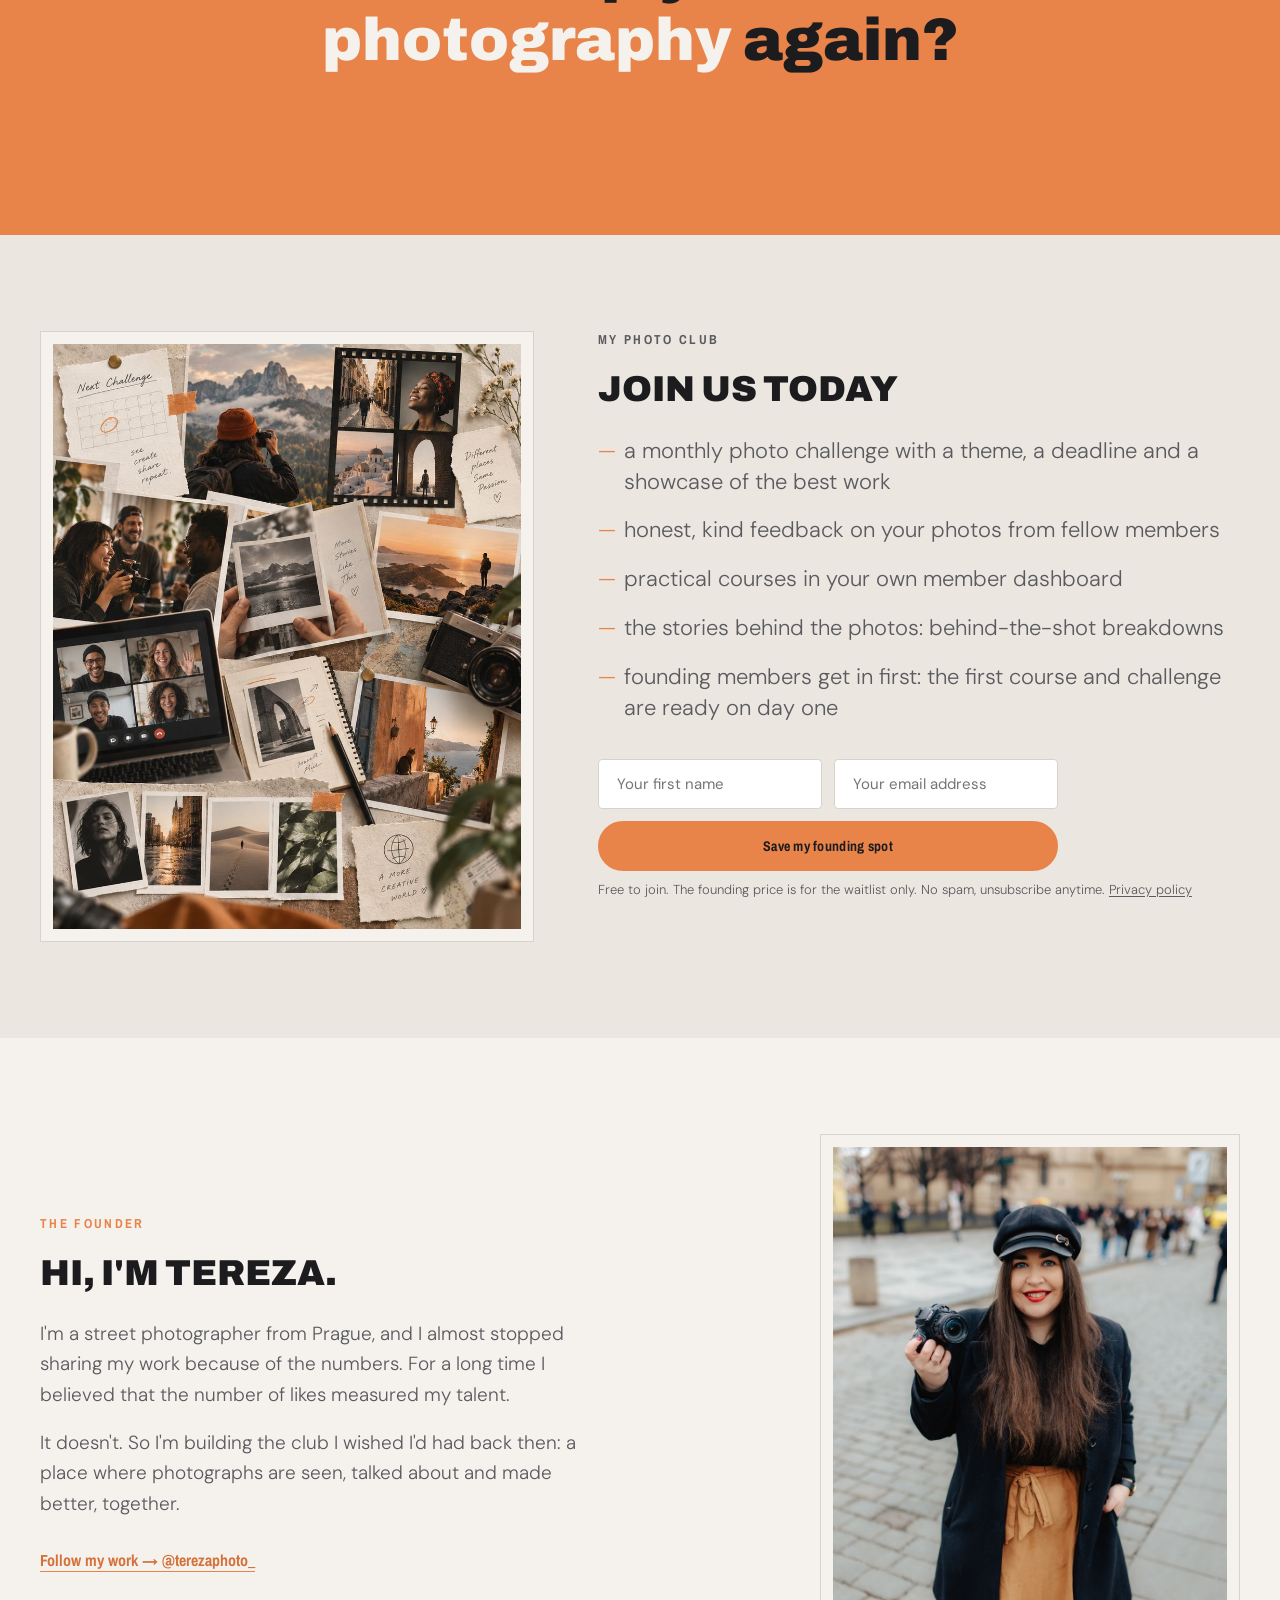
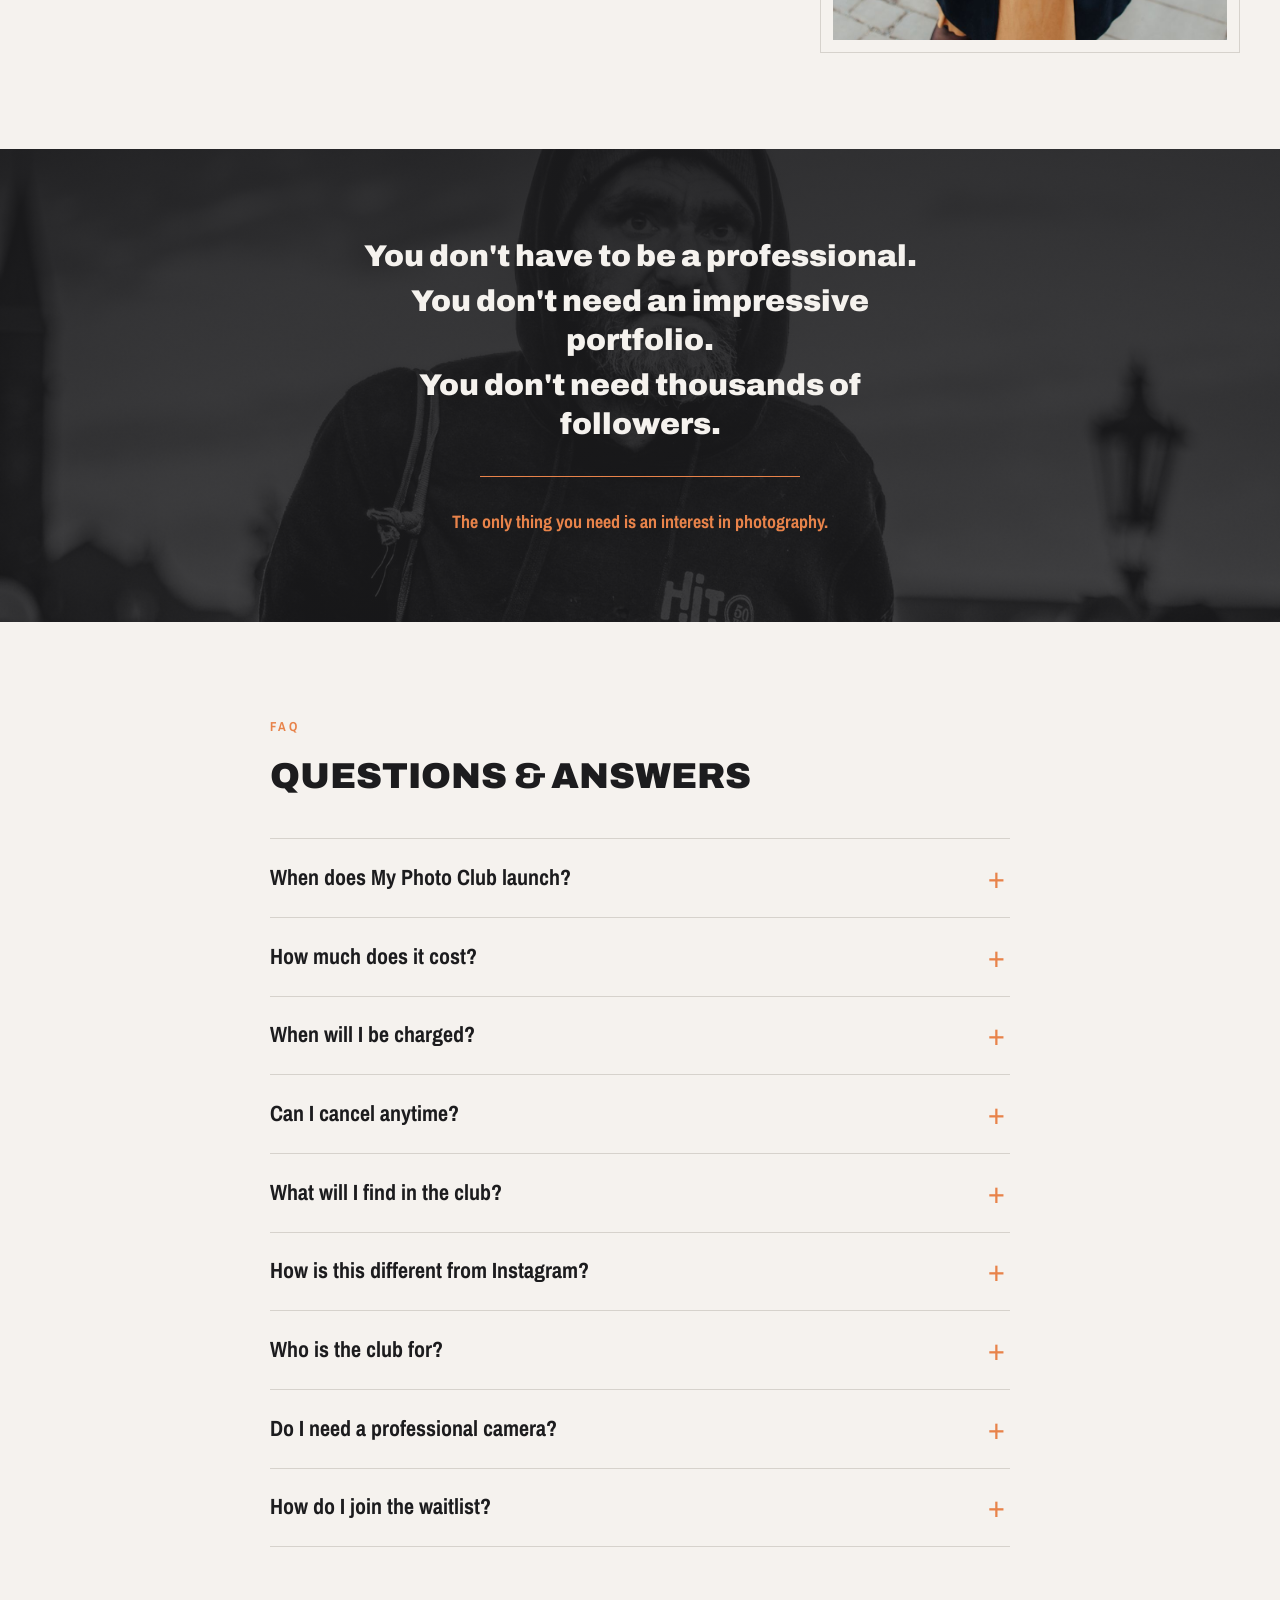
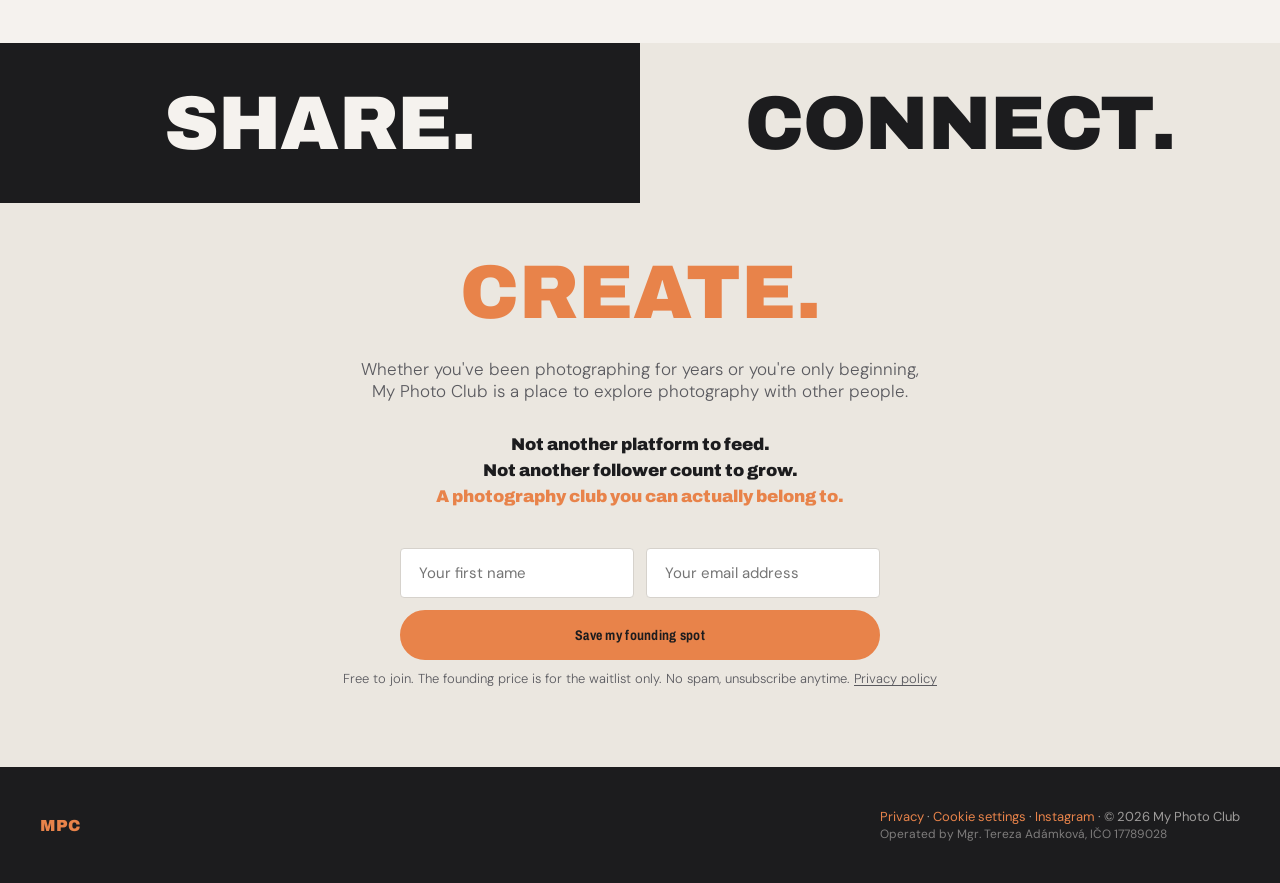
==== commit 690e7f95: "Remove interview mentions and clarify waitlist is free Co-Authored-By: Claude Opus 5.5 <noreply@anth" ====
--- a/index.html
+++ b/index.html
@@ -62,7 +62,7 @@
           honest feedback on your work, practical courses, and people who actually look at your photos.</p>
 
         <p class="calling-label">— CALLING FOUNDING MEMBERS —</p>
-        <p class="founding-offer"><strong>€4.99/month</strong>, locked in for founding members · <strong>100 spots</strong> · Doors open <strong>17&nbsp;November</strong></p>
+        <p class="founding-offer">Joining is <strong>free</strong>, nothing to pay today. When doors open on <strong>17&nbsp;November</strong>, founding members lock in <strong>€4.99/month</strong> · <strong>100 spots</strong></p>
 
         <form action="https://app.smartemailing.cz/public/web-forms-v2/display-form/696398-qbzz0gvlrqfsnov3qmaz330orb4lyc0ts9ywlldx9g8cag2803dhpxb764vvzbn1oh3yb4wv30zexoavu1uvty5e6c39ah9sw18w" method="post" id="se-webform-1" class="waitlist-form" data-waitlist-form novalidate>
           <label for="se-name-1" class="sr-only">Your first name</label>
@@ -119,7 +119,7 @@
           <li>a monthly photo challenge with a theme, a deadline and a showcase of the best work</li>
           <li>honest, kind feedback on your photos from fellow members</li>
           <li>practical courses in your own member dashboard</li>
-          <li>the stories behind the photos: member interviews and behind-the-shot breakdowns</li>
+          <li>the stories behind the photos: behind-the-shot breakdowns</li>
           <li>founding members get in first: the first course and challenge are ready on day one</li>
         </ul>
 
@@ -197,7 +197,7 @@
         </details>
         <details class="faq-item">
           <summary>What will I find in the club?</summary>
-          <p>A monthly photo challenge, honest feedback on your photos, practical courses in your member dashboard, member interviews and behind-the-shot stories. Founding members get the first course and challenge from day one.</p>
+          <p>A monthly photo challenge, honest feedback on your photos, practical courses in your member dashboard and behind-the-shot stories. Founding members get the first course and challenge from day one.</p>
         </details>
         <details class="faq-item">
           <summary>How is this different from Instagram?</summary>
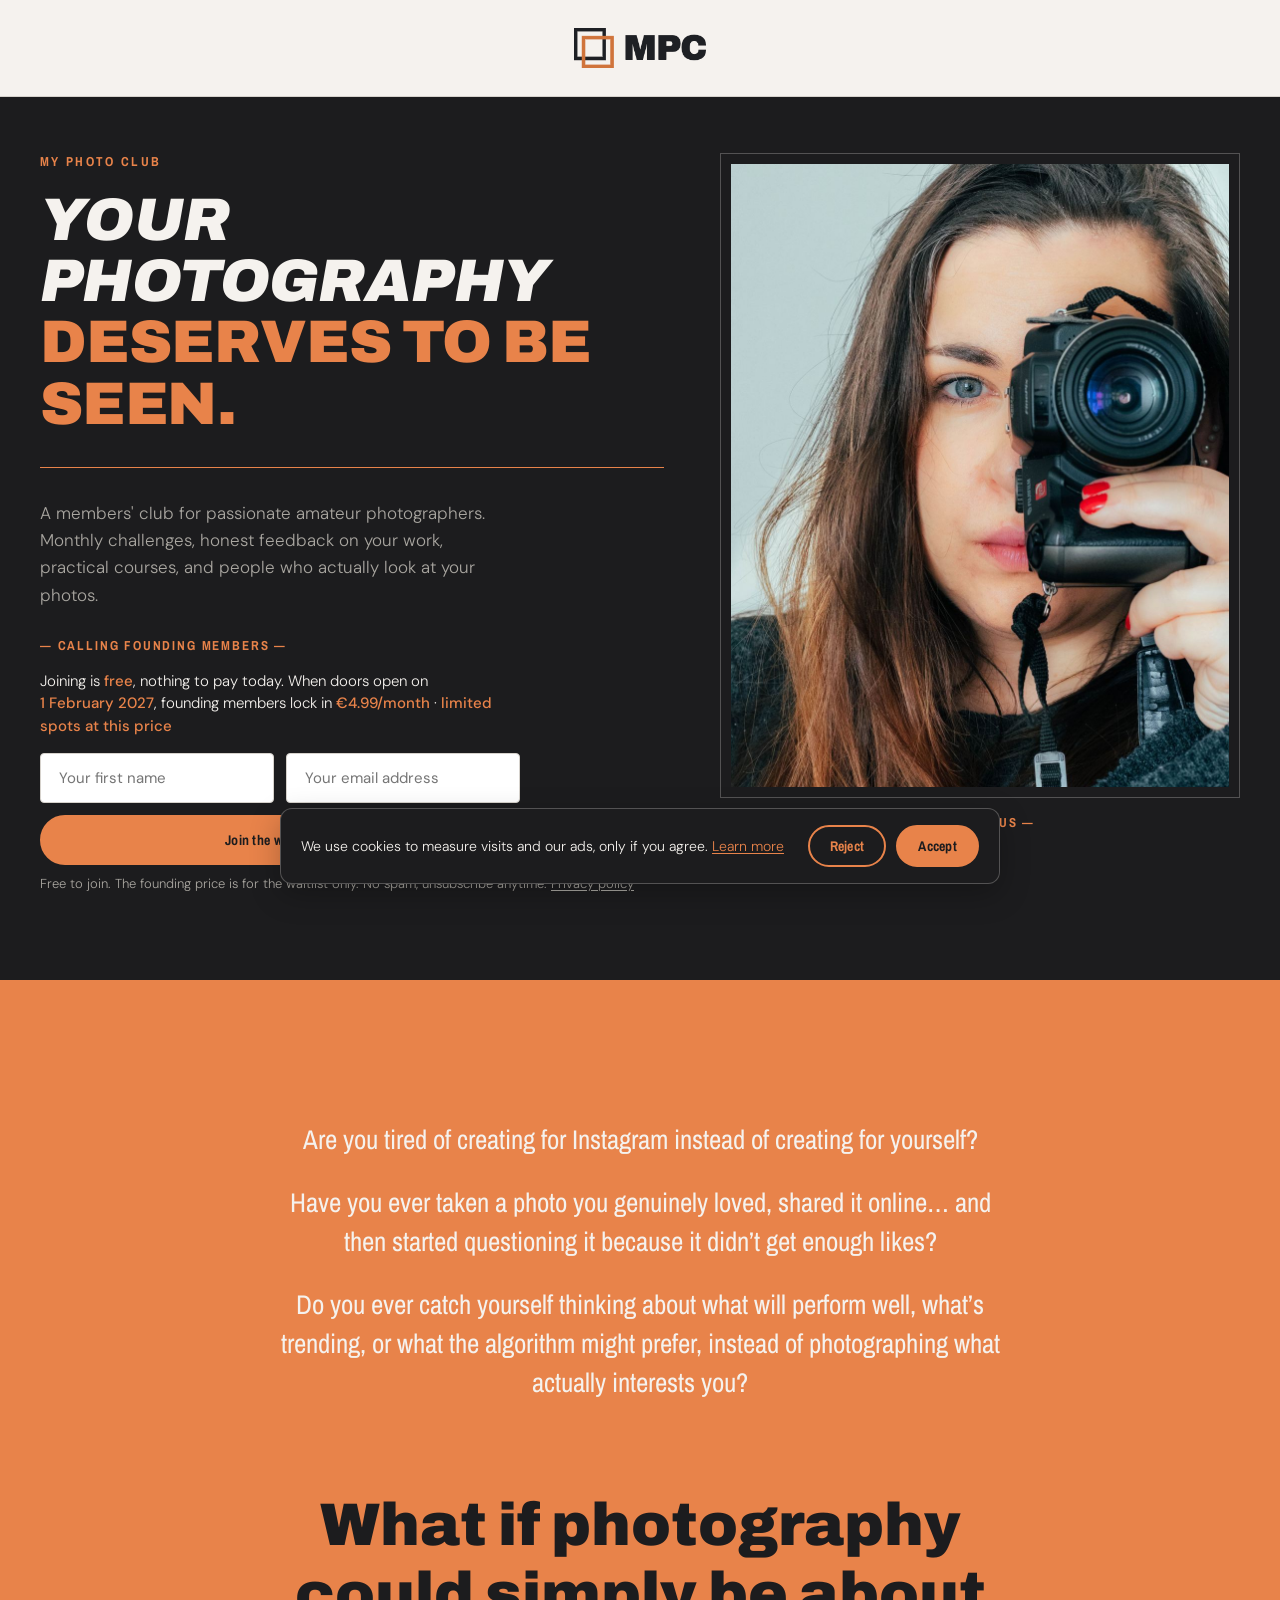
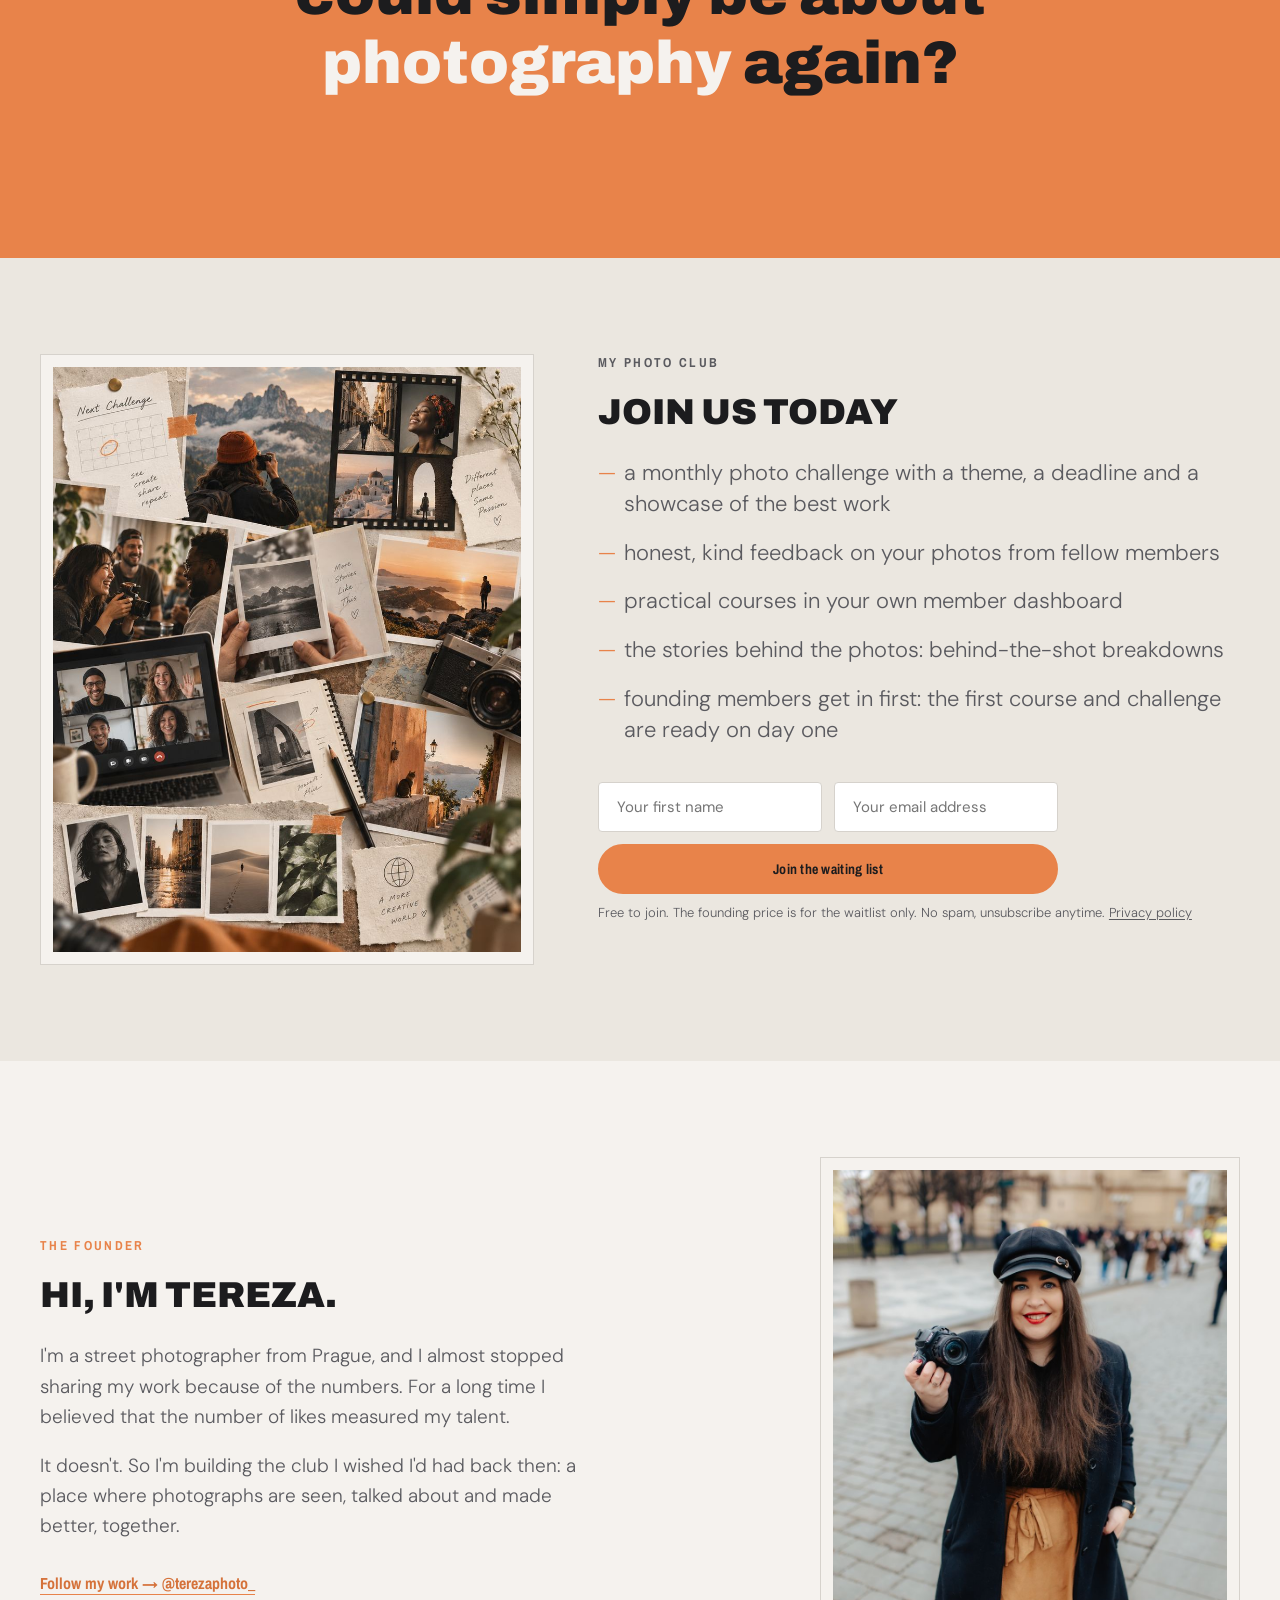
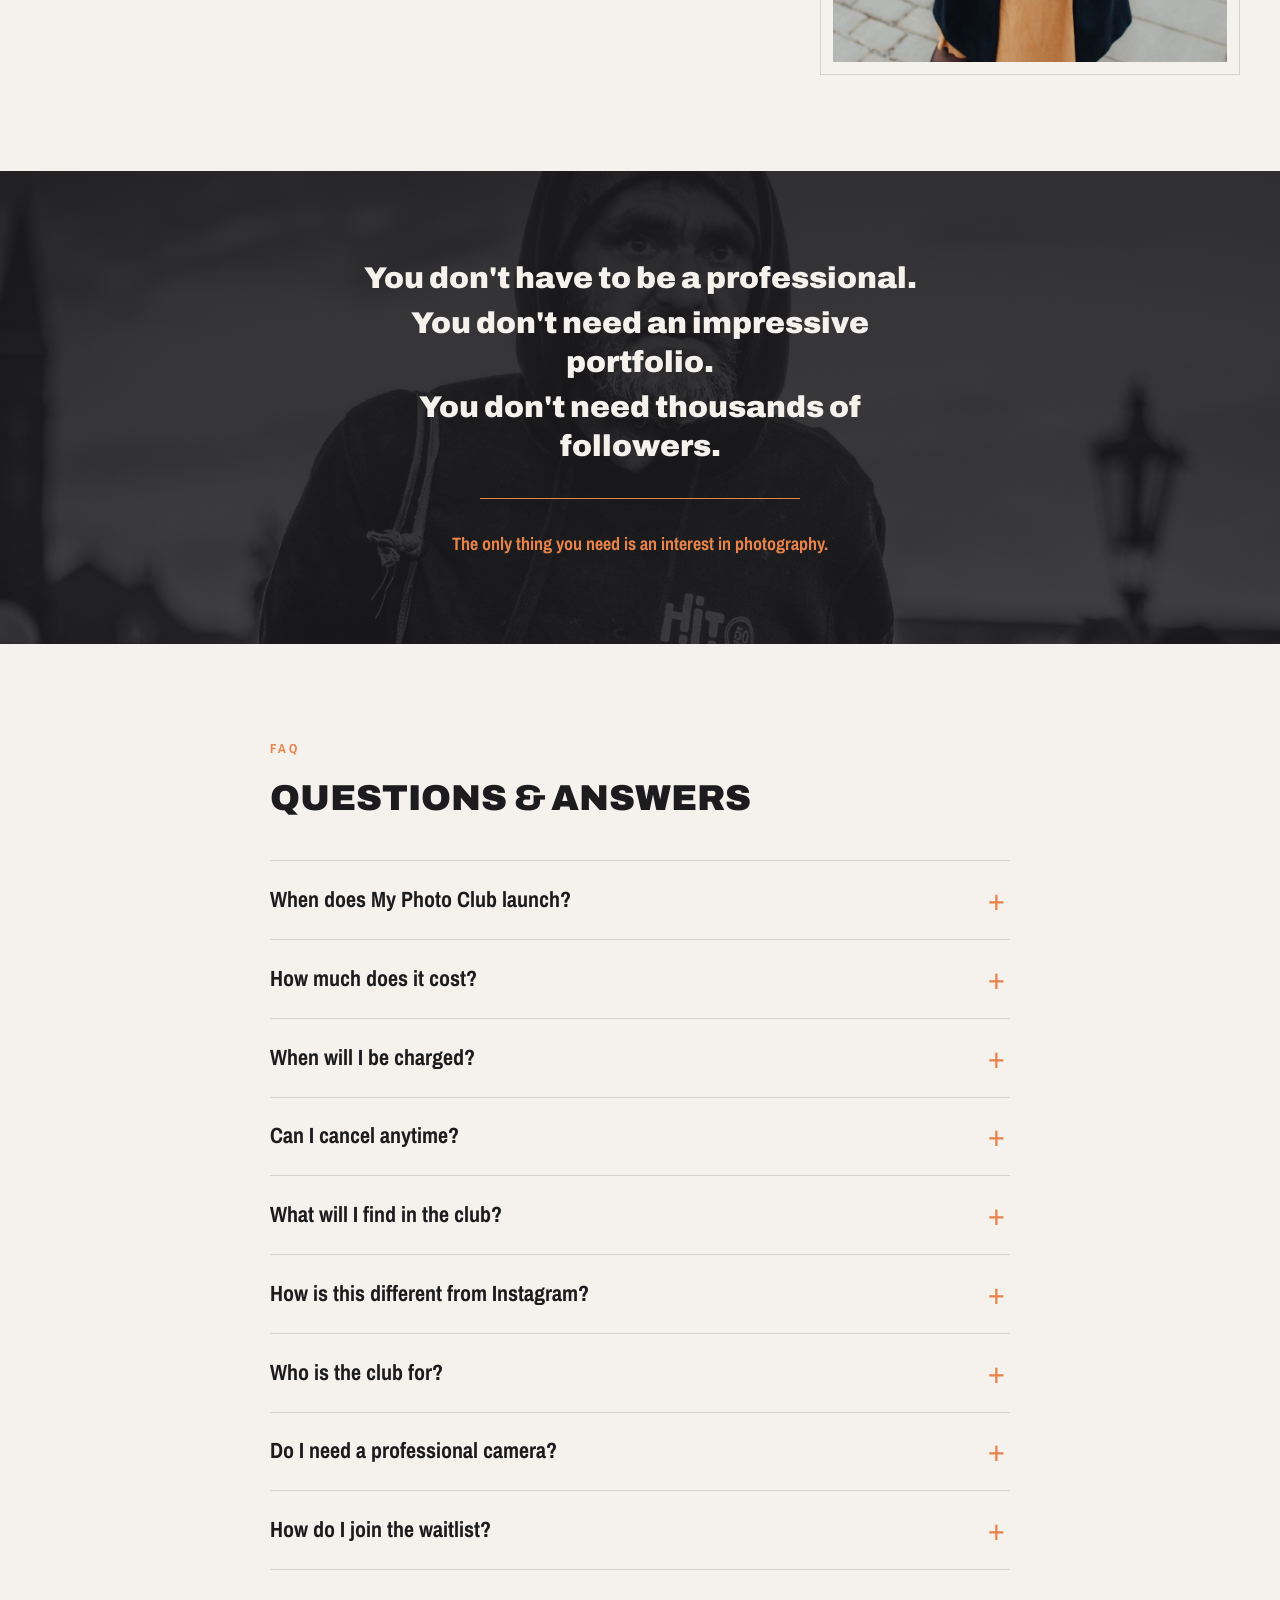
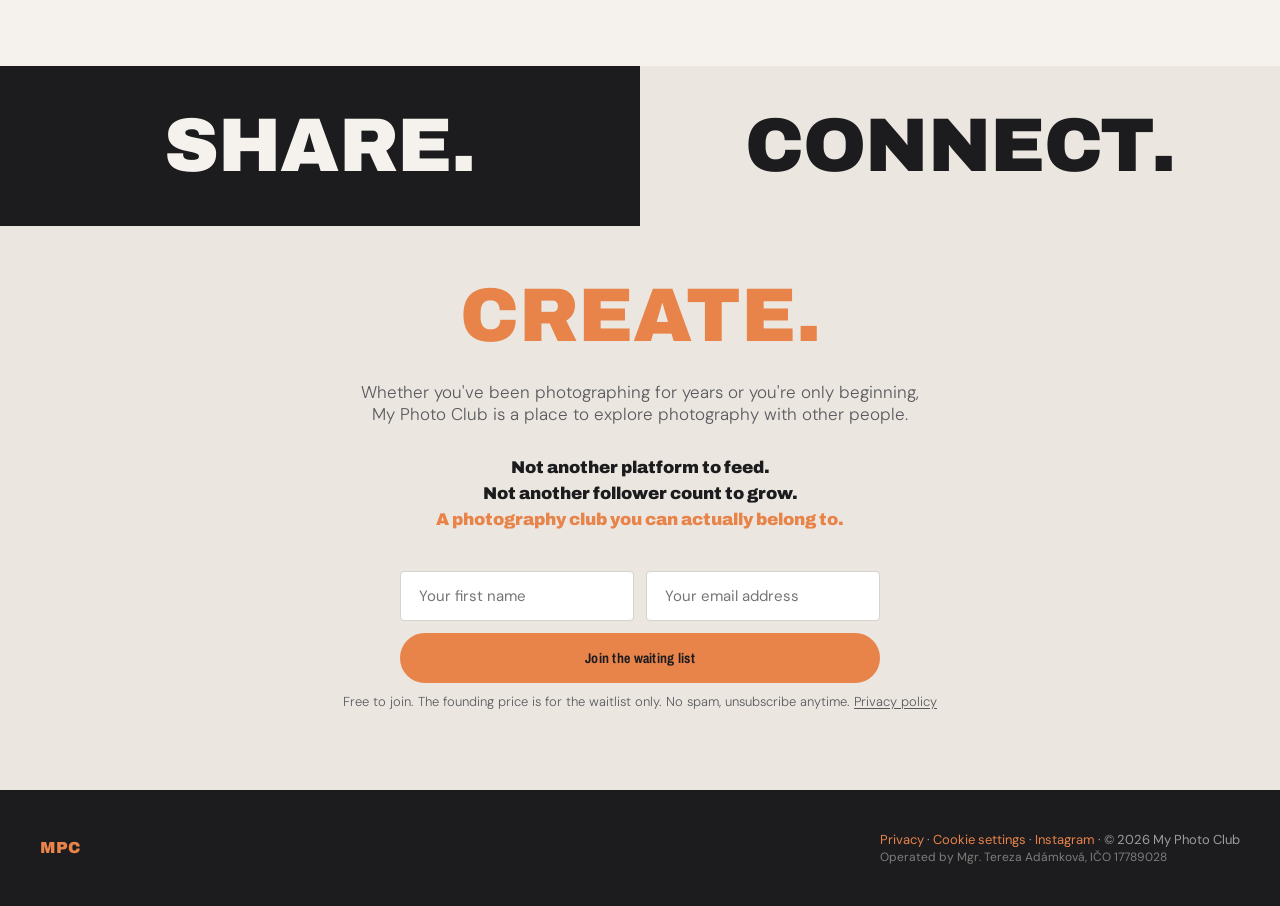
==== commit 463fb45b: "Move launch to 1 February 2027, update CTA and favicon - Change opening date from 17 November to 1 F" ====
--- a/index.html
+++ b/index.html
@@ -21,16 +21,18 @@
 <link rel="preconnect" href="https://fonts.googleapis.com">
 <link rel="preconnect" href="https://fonts.gstatic.com" crossorigin>
 <link href="https://fonts.googleapis.com/css2?family=Archivo:ital,wght@0,400;0,700;0,900;1,700;1,900&family=Archivo+Narrow:wght@400;500;700&family=DM+Sans:wght@300;400;500&display=swap" rel="stylesheet">
-<meta name="description" content="My Photo Club is a members' club for passionate amateur photographers: monthly challenges, honest feedback on your work and practical courses. No likes race, no algorithm. Founding doors open 17 November.">
+<meta name="description" content="My Photo Club is a members' club for passionate amateur photographers: monthly challenges, honest feedback on your work and practical courses. No likes race, no algorithm. Founding doors open 1 February 2027.">
 <meta property="og:type" content="website">
 <meta property="og:url" content="https://myphotoclub.art/">
 <meta property="og:title" content="My Photo Club: photography is better together">
-<meta property="og:description" content="A members' club for passionate amateur photographers. Monthly challenges, honest feedback, practical courses. 100 founding spots, doors open 17 November.">
+<meta property="og:description" content="A members' club for passionate amateur photographers. Monthly challenges, honest feedback, practical courses. Limited founding spots, doors open 1 February 2027.">
 <meta property="og:image" content="https://myphotoclub.art/assets/og-image.jpg">
 <meta property="og:image:width" content="1200">
 <meta property="og:image:height" content="630">
 <meta name="twitter:card" content="summary_large_image">
-<link rel="icon" type="image/png" href="assets/mpc-logo-mark.png">
+<link rel="icon" type="image/svg+xml" href="assets/favicon.svg">
+<link rel="icon" type="image/png" href="assets/favicon.png">
+<link rel="apple-touch-icon" href="assets/favicon.png">
 <link rel="stylesheet" href="styles.css?v=15">
 </head>
 <body>
@@ -62,7 +64,7 @@
           honest feedback on your work, practical courses, and people who actually look at your photos.</p>
 
         <p class="calling-label">— CALLING FOUNDING MEMBERS —</p>
-        <p class="founding-offer">Joining is <strong>free</strong>, nothing to pay today. When doors open on <strong>17&nbsp;November</strong>, founding members lock in <strong>€4.99/month</strong> · <strong>100 spots</strong></p>
+        <p class="founding-offer">Joining is <strong>free</strong>, nothing to pay today. When doors open on <strong>1&nbsp;February&nbsp;2027</strong>, founding members lock in <strong>€4.99/month</strong> · <strong>limited spots at this price</strong></p>
 
         <form action="https://app.smartemailing.cz/public/web-forms-v2/display-form/696398-qbzz0gvlrqfsnov3qmaz330orb4lyc0ts9ywlldx9g8cag2803dhpxb764vvzbn1oh3yb4wv30zexoavu1uvty5e6c39ah9sw18w" method="post" id="se-webform-1" class="waitlist-form" data-waitlist-form novalidate>
           <label for="se-name-1" class="sr-only">Your first name</label>
@@ -73,7 +75,7 @@
           <input type="hidden" name="sessionid" value="">
           <input type="hidden" name="sessionUid" value="">
           <input type="hidden" name="_do" value="webFormHtmlRenderer-webFormForm-submit">
-          <button type="submit" name="_submit" value="JOIN THE WAITLIST" class="btn btn-solid">Save my founding spot</button>
+          <button type="submit" name="_submit" value="JOIN THE WAITLIST" class="btn btn-solid">Join the waiting list</button>
         </form>
         <p class="form-note" id="formNote">Free to join. The founding price is for the waitlist only. No spam, unsubscribe anytime. <a href="privacy/" class="form-note-link">Privacy policy</a></p>
       </div>
@@ -132,7 +134,7 @@
           <input type="hidden" name="sessionid" value="">
           <input type="hidden" name="sessionUid" value="">
           <input type="hidden" name="_do" value="webFormHtmlRenderer-webFormForm-submit">
-          <button type="submit" name="_submit" value="JOIN THE WAITLIST" class="btn btn-solid">Save my founding spot</button>
+          <button type="submit" name="_submit" value="JOIN THE WAITLIST" class="btn btn-solid">Join the waiting list</button>
         </form>
         <p class="form-note form-note--dark" data-form-note>Free to join. The founding price is for the waitlist only. No spam, unsubscribe anytime. <a href="privacy/" class="form-note-link">Privacy policy</a></p>
       </div>
@@ -181,7 +183,7 @@
       <div class="faq-list">
         <details class="faq-item">
           <summary>When does My Photo Club launch?</summary>
-          <p>Founding doors open on 17 November, for people on the waitlist first. There are only 100 founding spots.</p>
+          <p>Founding doors open on 1 February 2027, for people on the waitlist first. The number of spots at the founding price is limited.</p>
         </details>
         <details class="faq-item">
           <summary>How much does it cost?</summary>
@@ -249,7 +251,7 @@
         <input type="hidden" name="sessionid" value="">
         <input type="hidden" name="sessionUid" value="">
         <input type="hidden" name="_do" value="webFormHtmlRenderer-webFormForm-submit">
-        <button type="submit" name="_submit" value="JOIN THE WAITLIST" class="btn btn-solid">Save my founding spot</button>
+        <button type="submit" name="_submit" value="JOIN THE WAITLIST" class="btn btn-solid">Join the waiting list</button>
       </form>
       <p class="form-note form-note--dark" data-form-note>Free to join. The founding price is for the waitlist only. No spam, unsubscribe anytime. <a href="privacy/" class="form-note-link">Privacy policy</a></p>
     </div>
